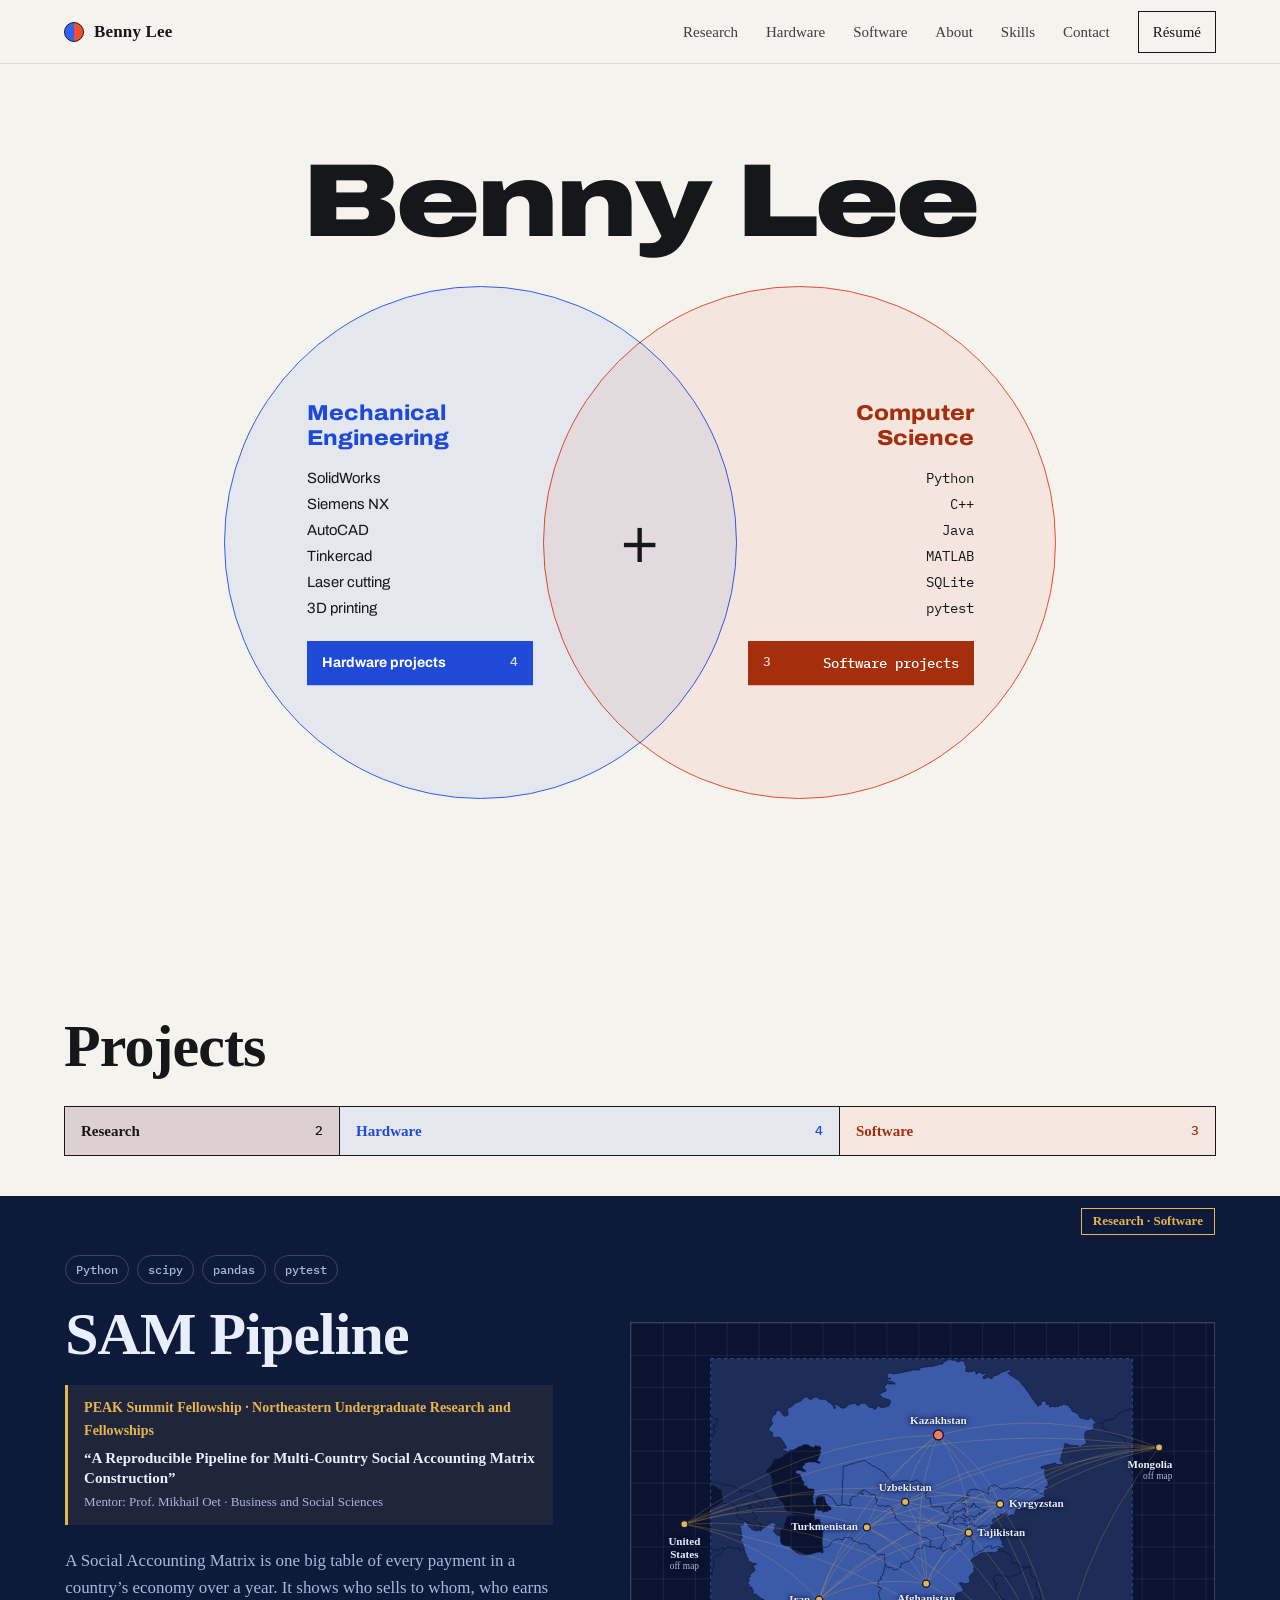
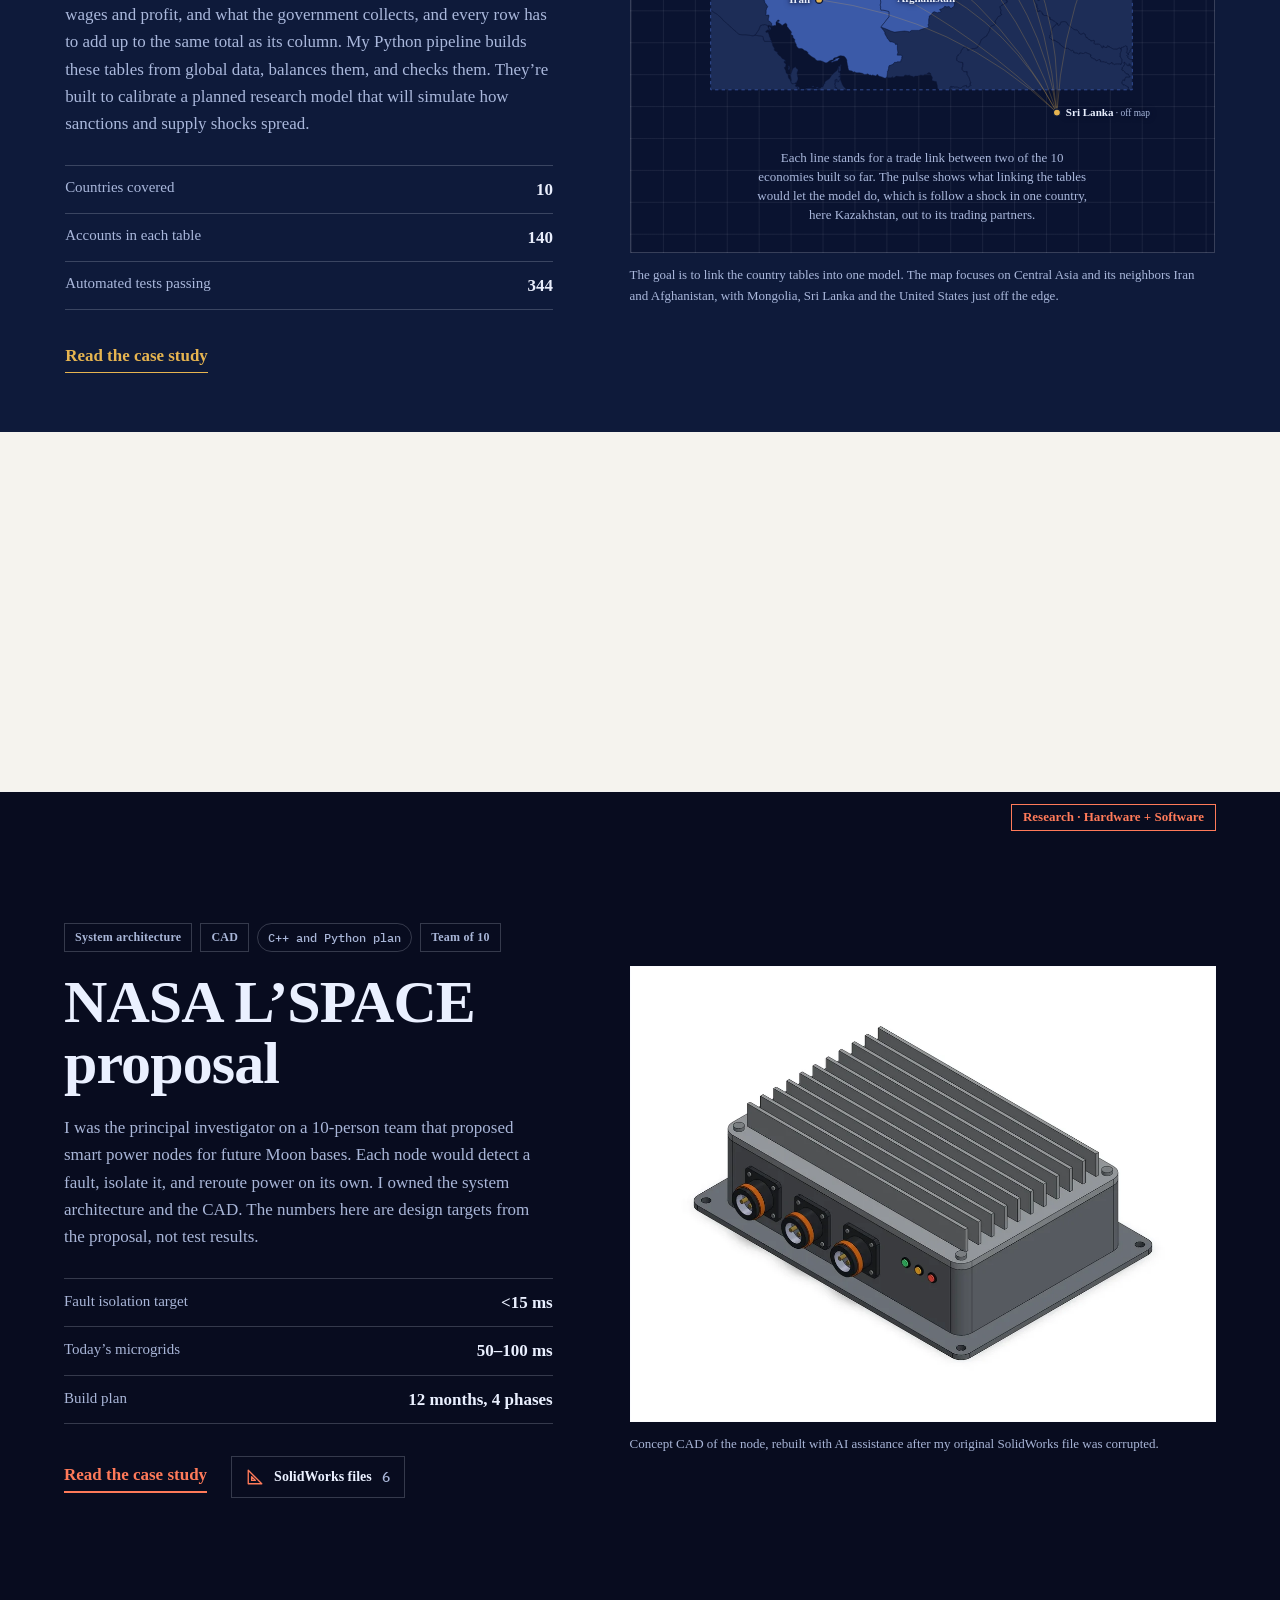
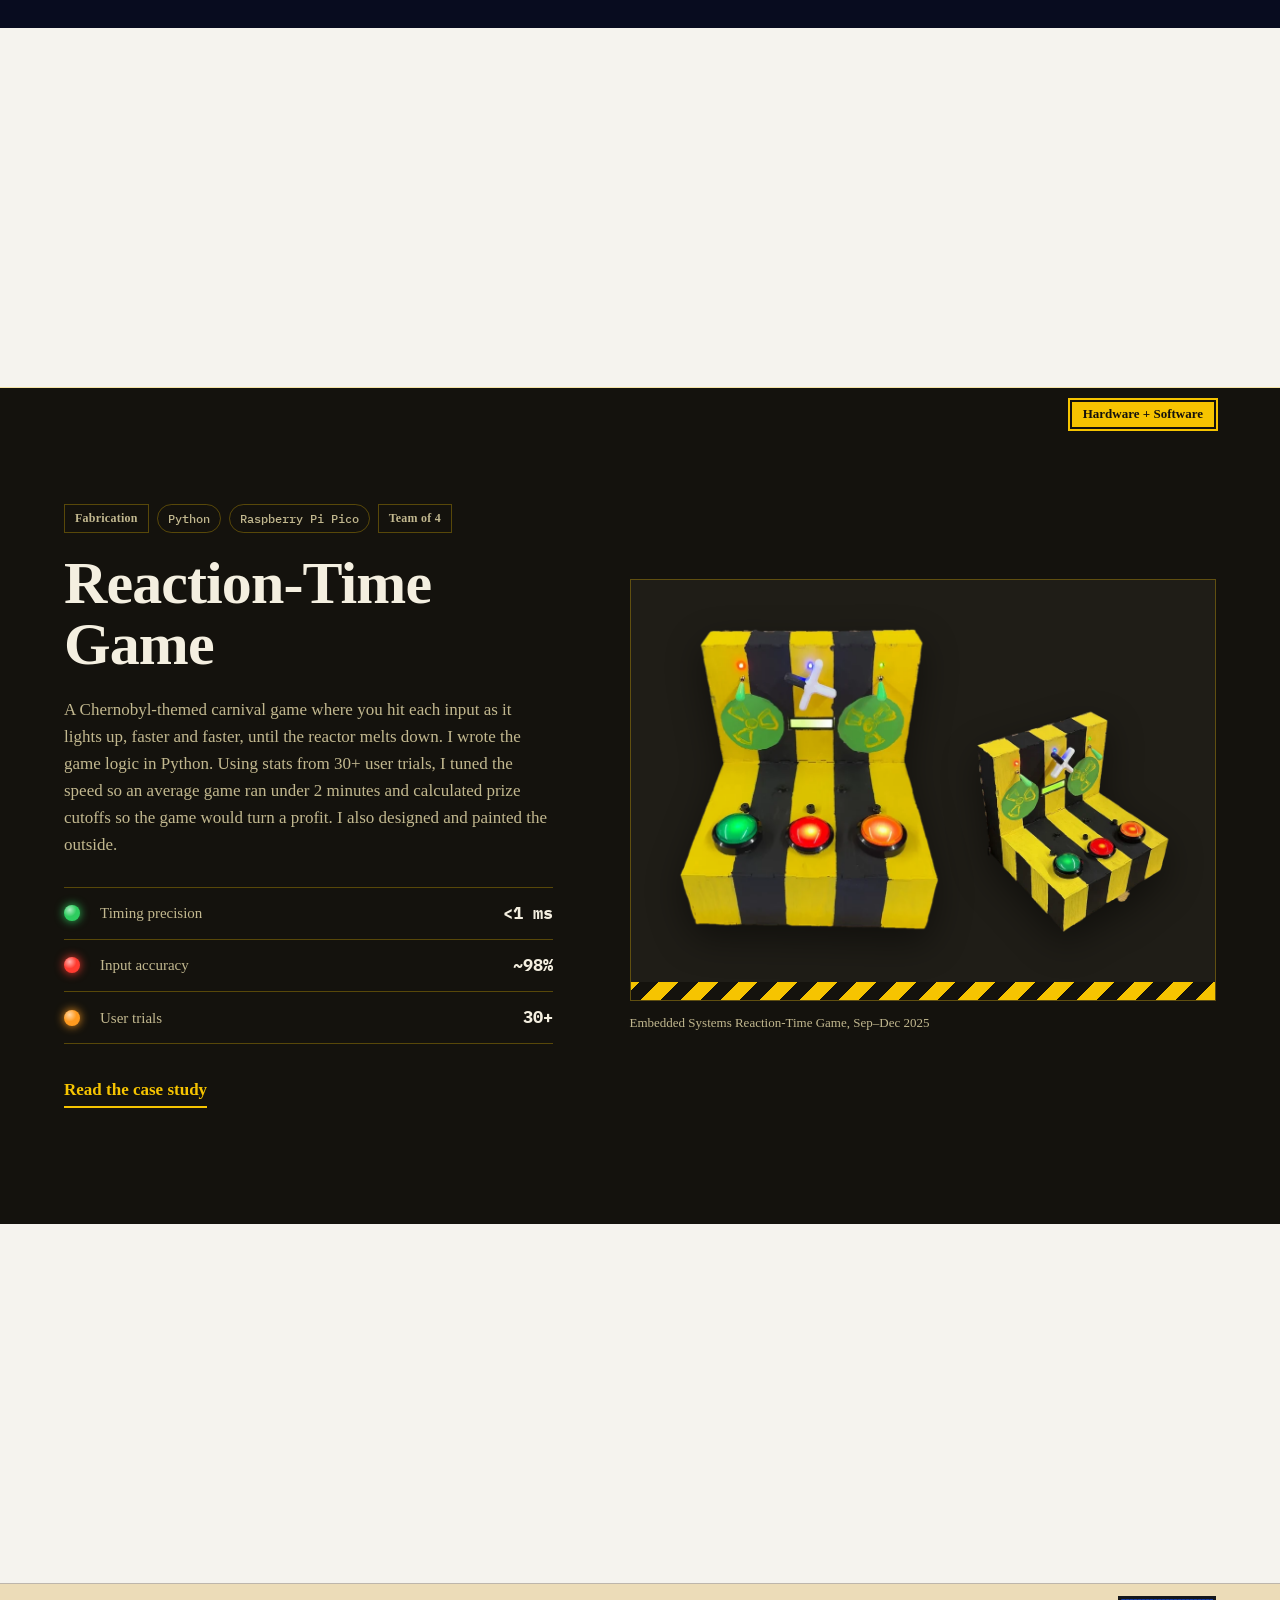
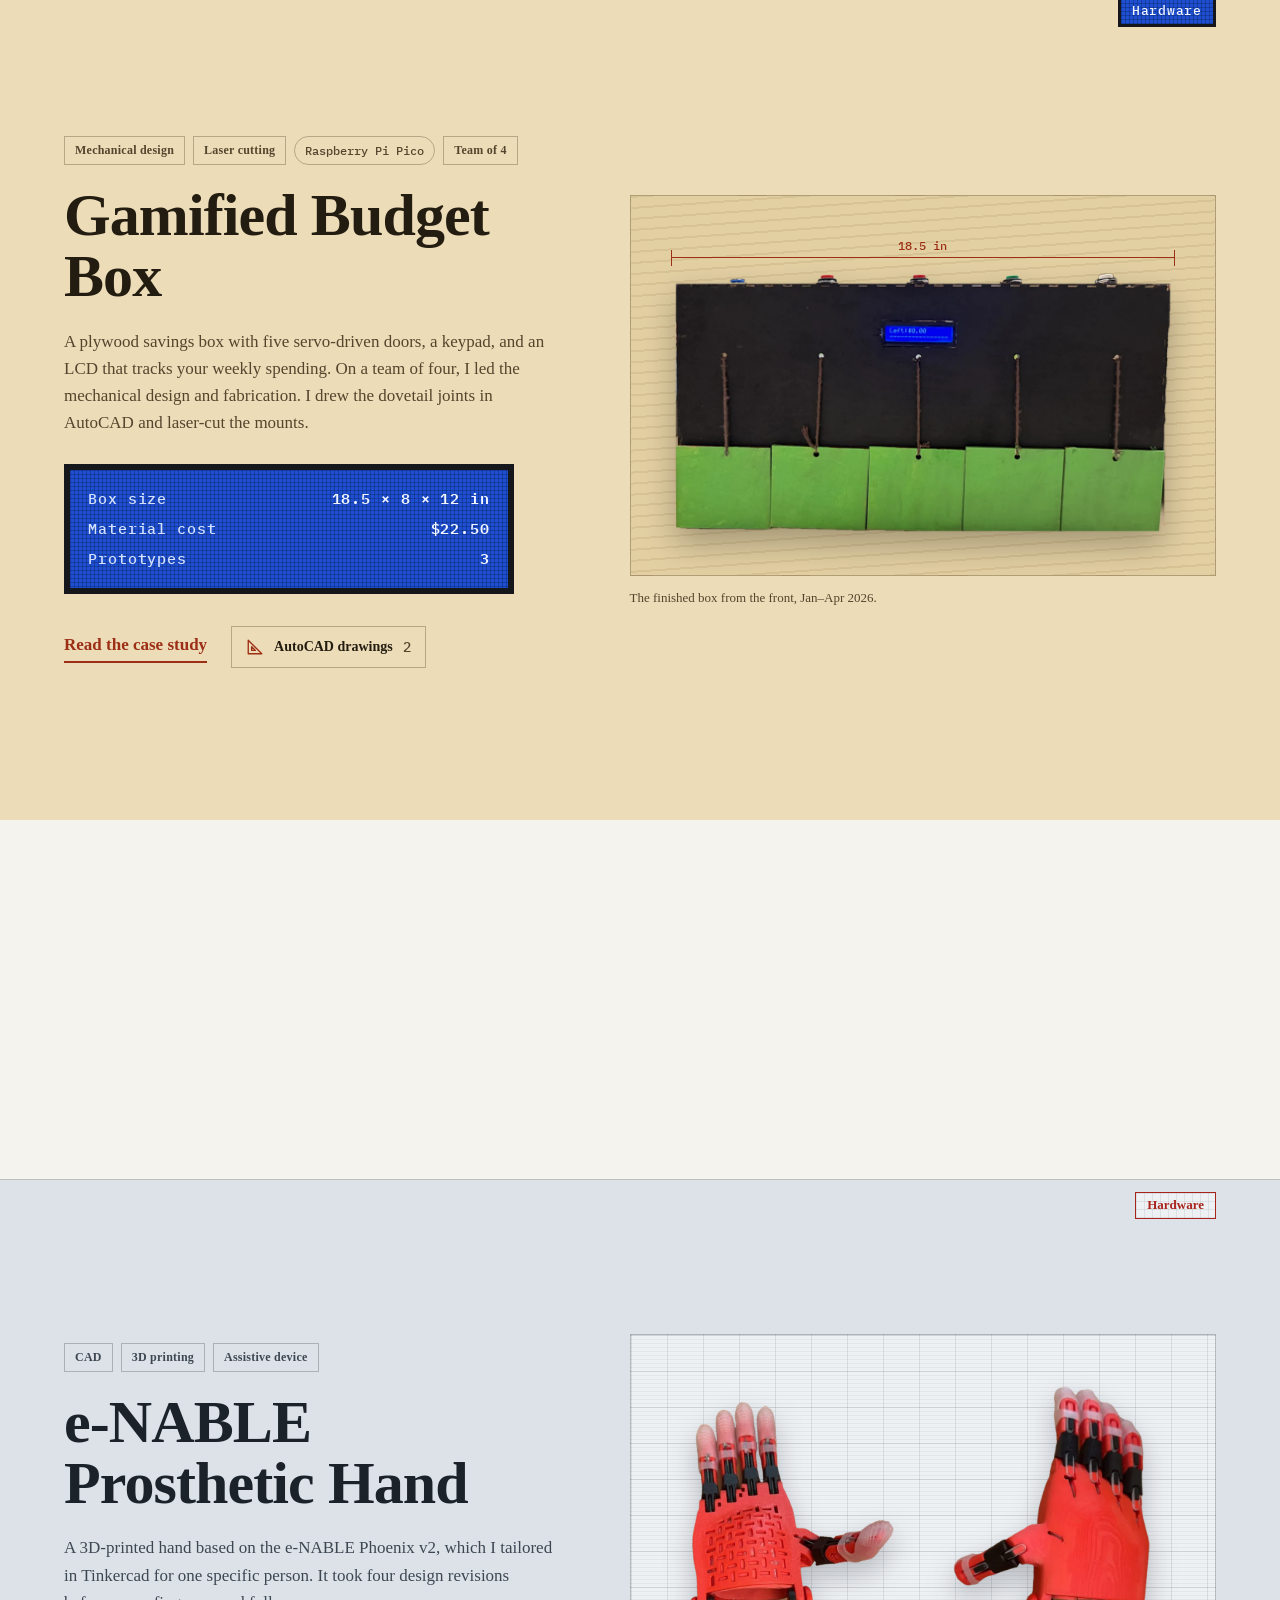
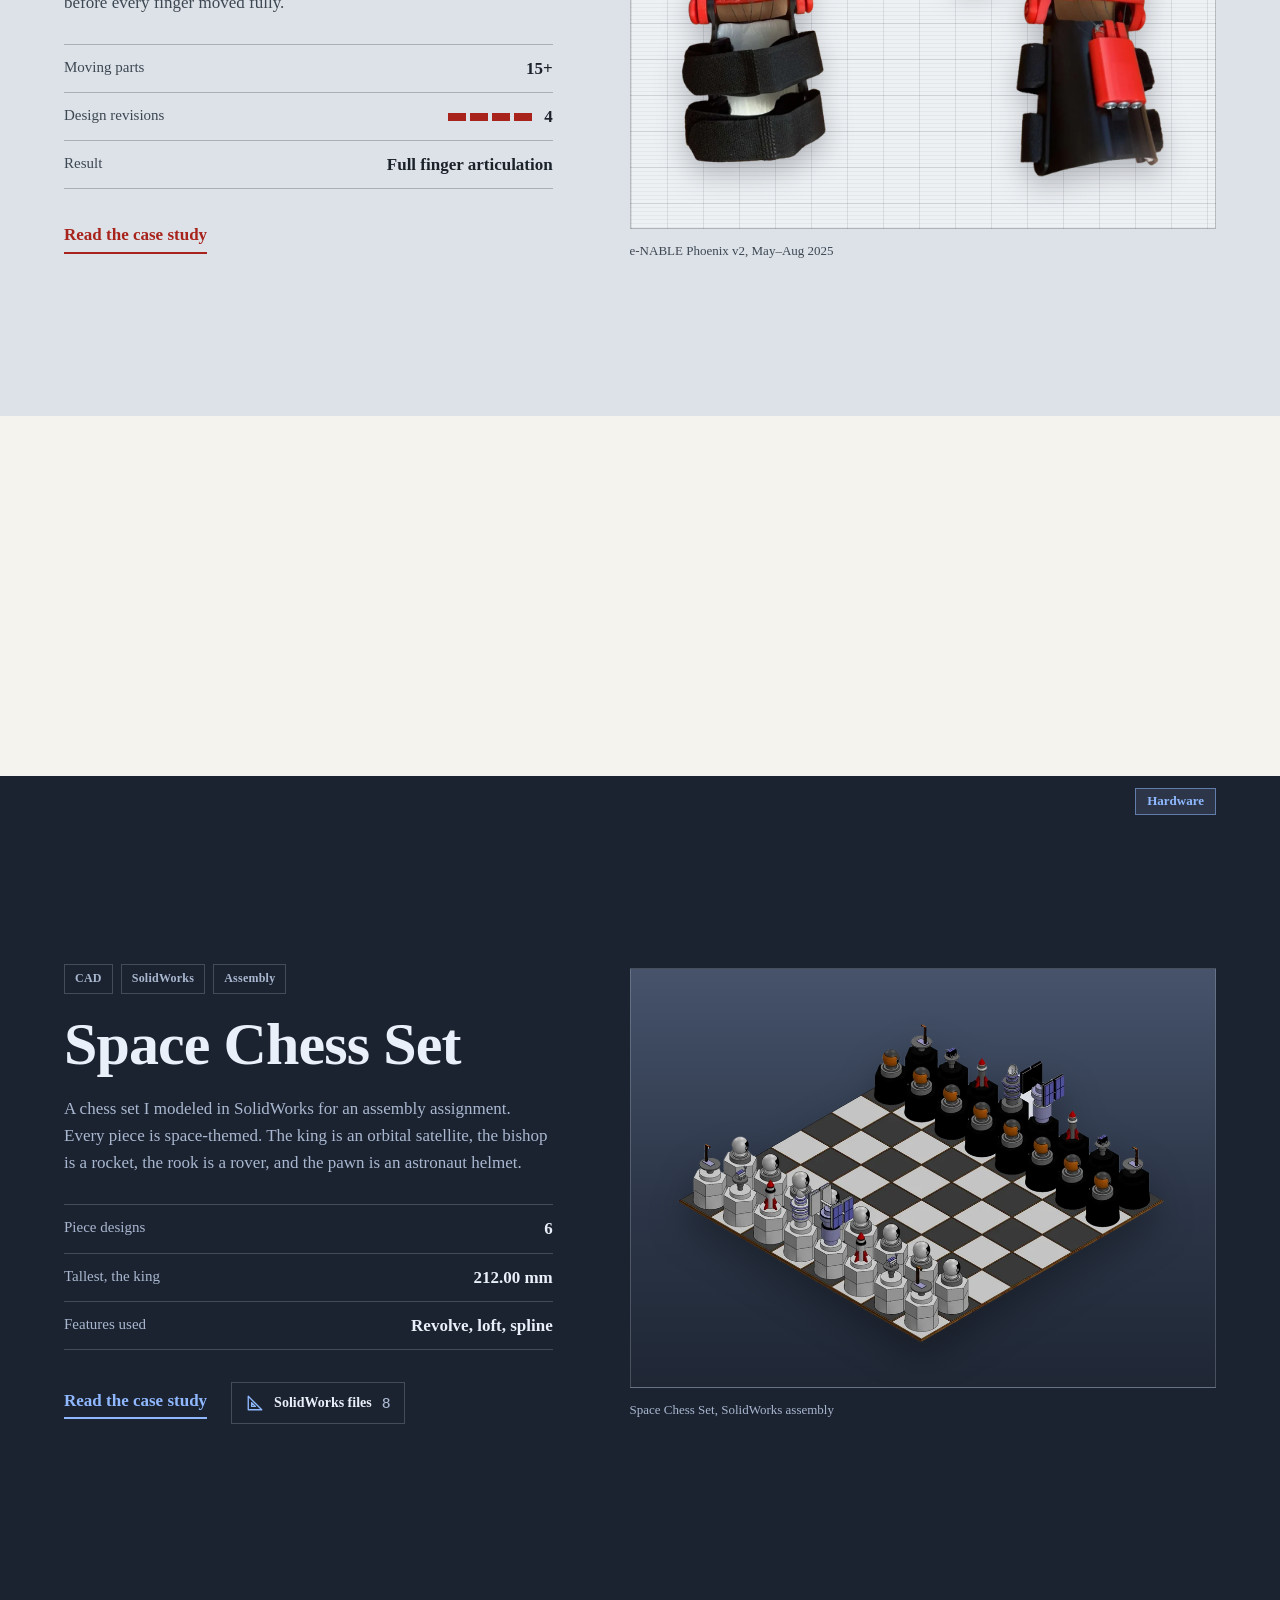
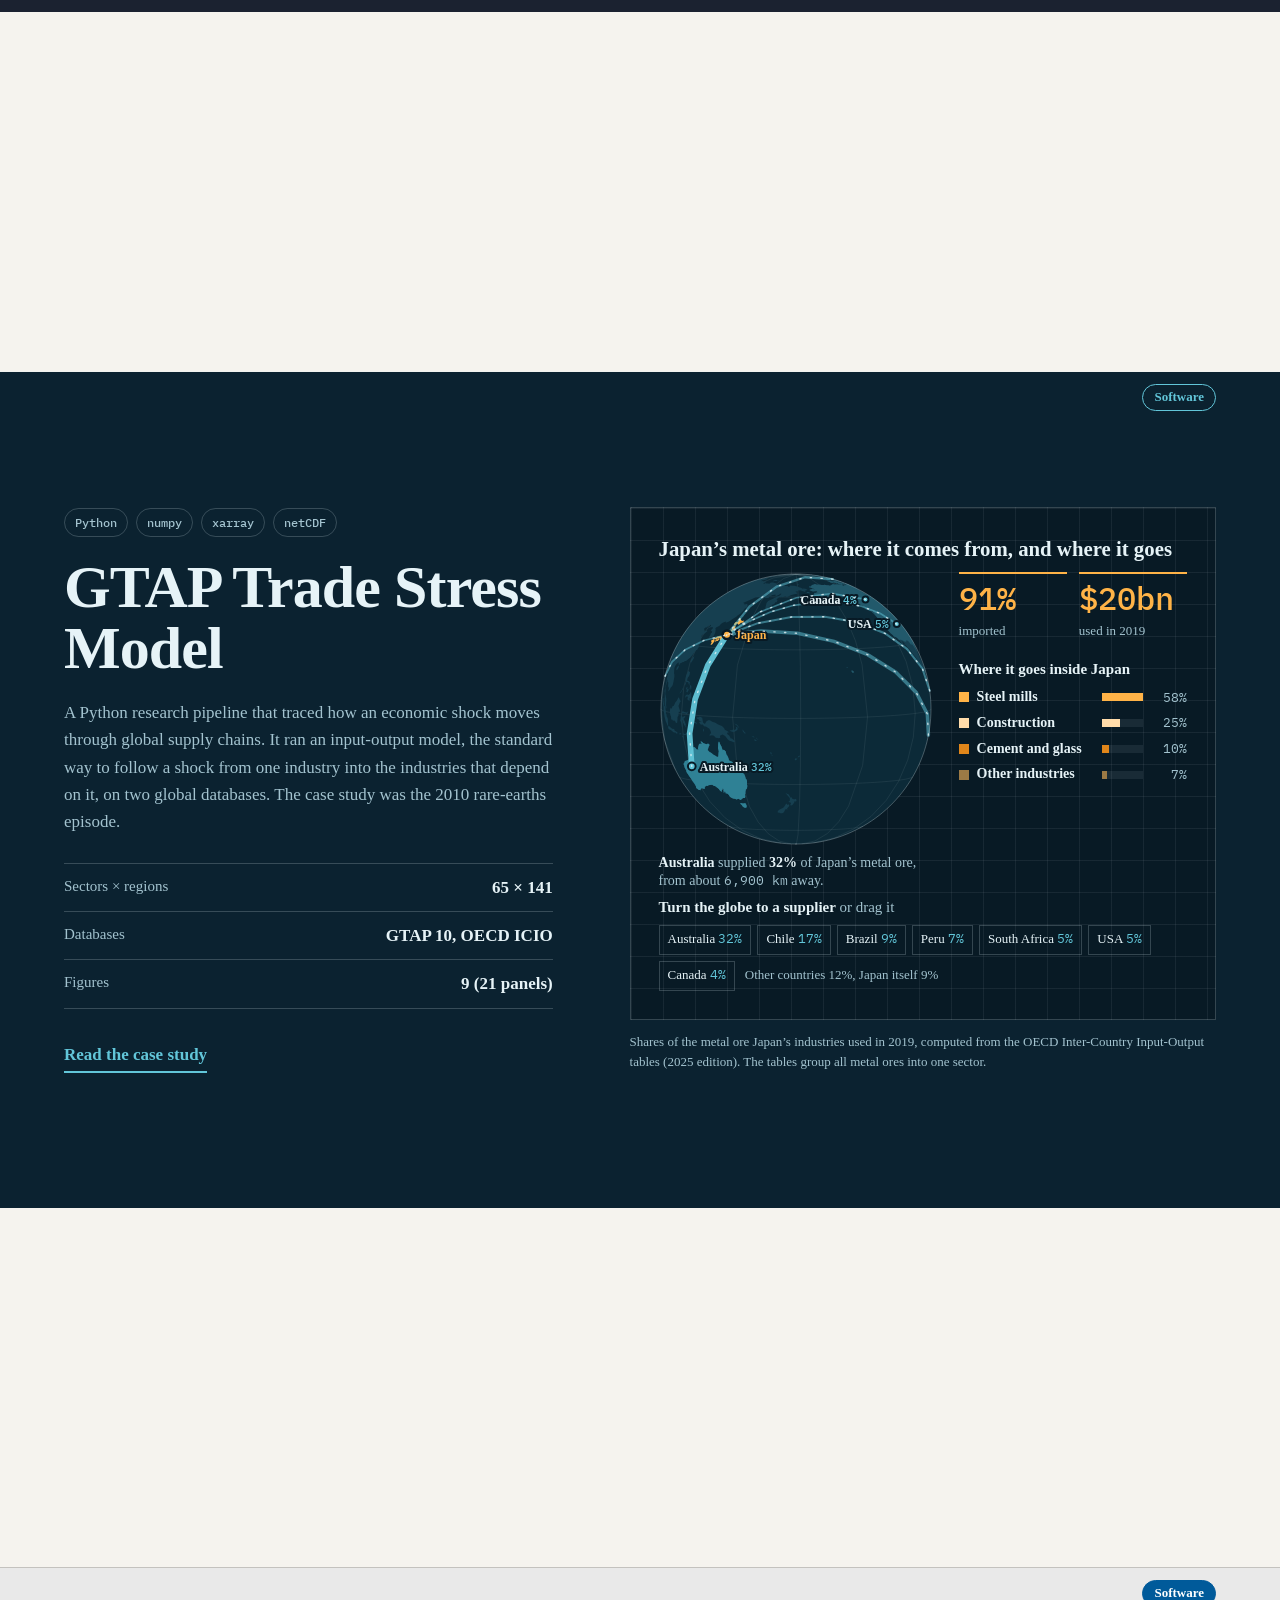
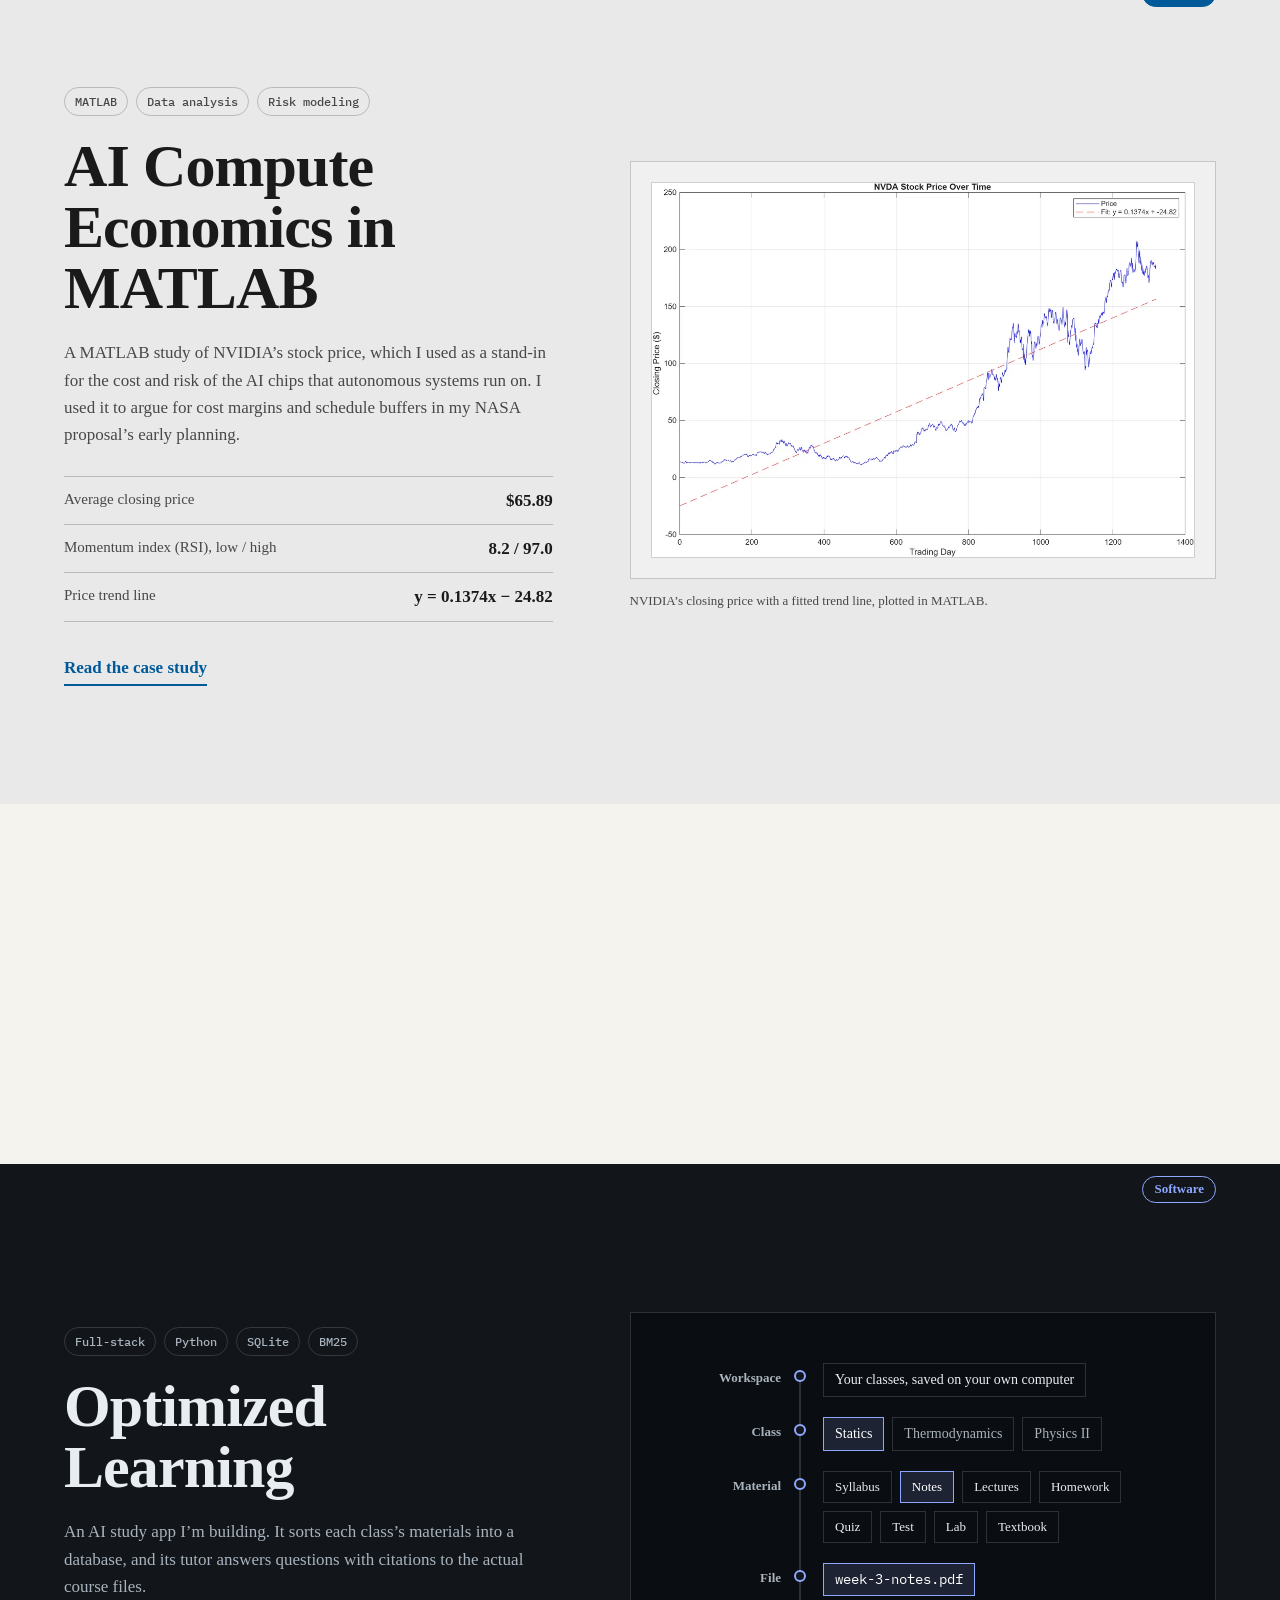
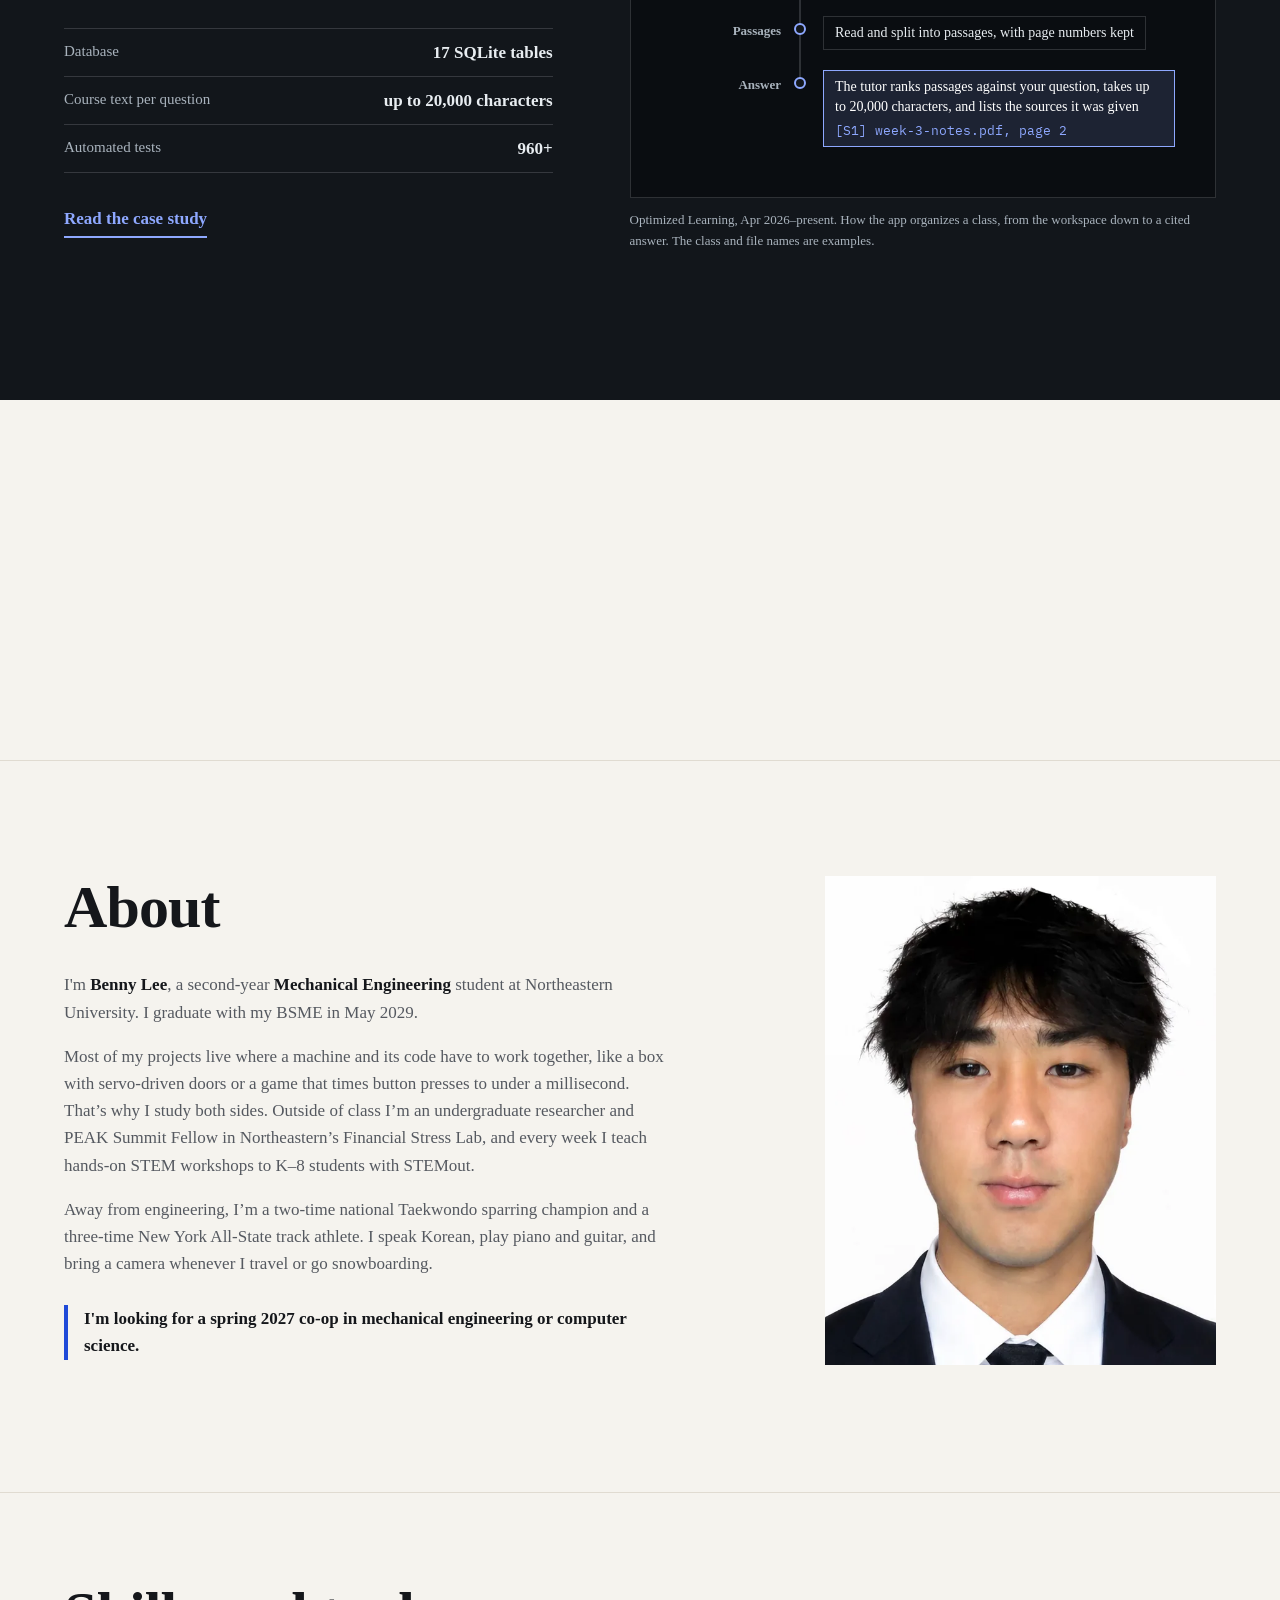
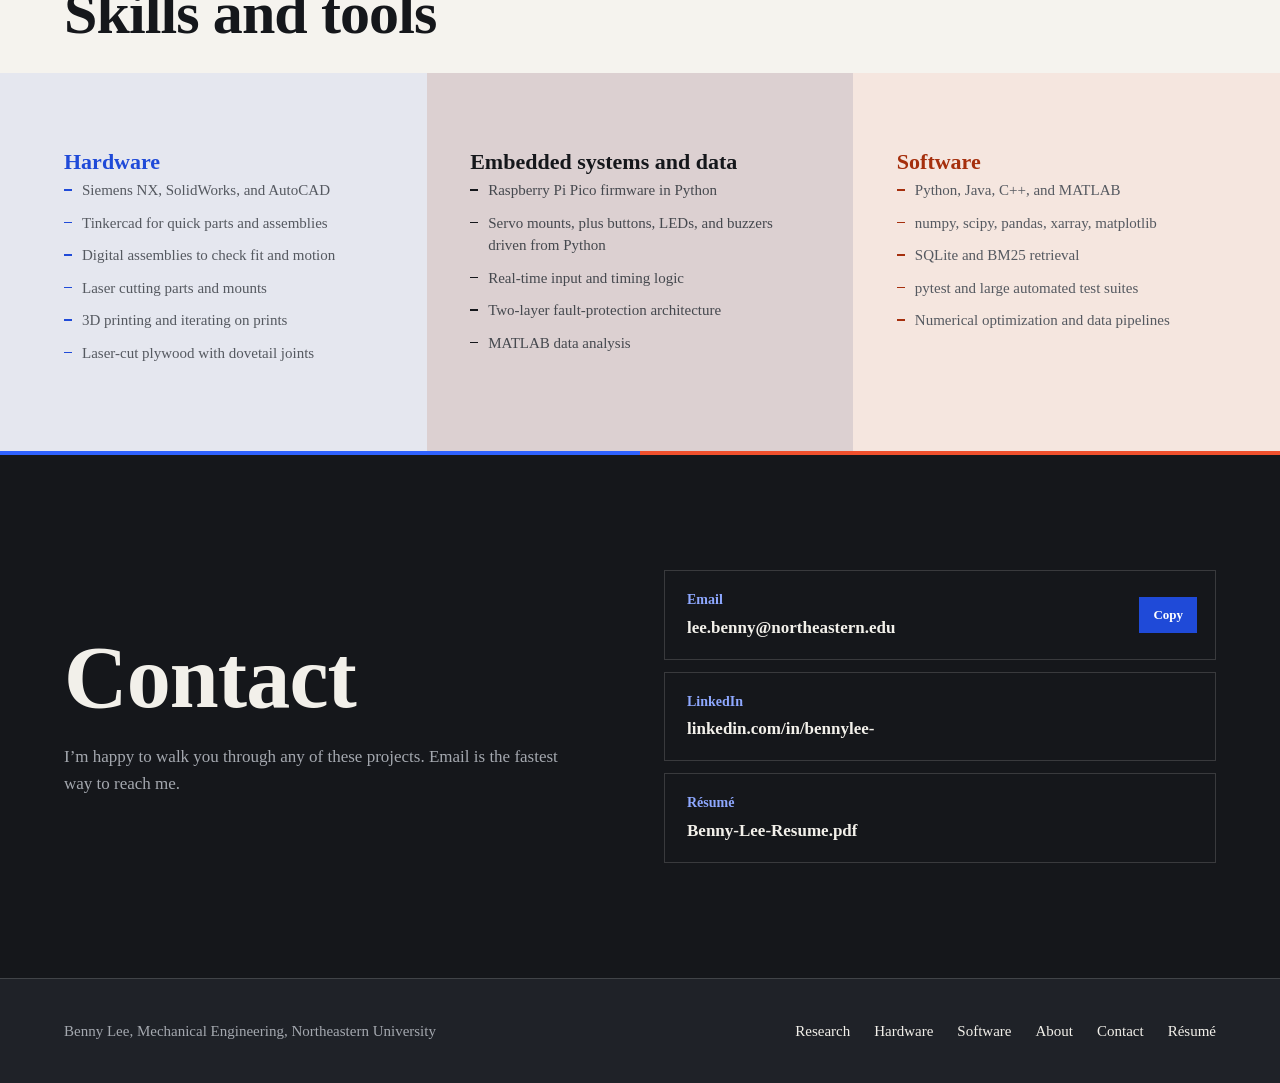
==== index.html @ 7487a28a "Publish portfolio site Co-Authored-By: Claude Opus 5.5 <noreply@anthropic.com>" ====
<!doctype html>
<html lang="en" data-panels="material">
<head>
  <meta charset="utf-8">
  <meta name="viewport" content="width=device-width, initial-scale=1">
  <title>Benny Lee | Mechanical engineering and software</title>
  <meta name="description" content="Benny Lee is a mechanical engineering student at Northeastern University who designs hardware and writes the code that runs it.">
  <meta name="theme-color" content="#f5f3ee">

  <meta property="og:type" content="website">
  <meta property="og:title" content="Benny Lee | Mechanical engineering and software">
  <meta property="og:description" content="Hardware and software projects by Benny Lee, Mechanical Engineering, Northeastern University.">
  <!-- TODO: add og:image (1200x630) and og:url once the site has a domain -->

  <link rel="icon" href="favicon.svg" type="image/svg+xml">
  <link rel="preconnect" href="https://fonts.googleapis.com">
  <link rel="preconnect" href="https://fonts.gstatic.com" crossorigin>
  <link rel="stylesheet" href="https://fonts.googleapis.com/css2?family=Archivo:wdth,wght@62..125,400..900&family=Tinos:wght@400;700&family=IBM+Plex+Mono:wght@400;500&display=swap">
  <link rel="stylesheet" href="css/style.css">
  <script src="js/main.js" defer></script>
  <!-- GTAP globe: d3-geo (ISC licence, js/vendor), country shapes, then the globe -->
  <script src="js/vendor/d3-array.min.js" defer></script>
  <script src="js/vendor/d3-geo.min.js" defer></script>
  <script src="js/globe-data.js" defer></script>
  <script src="js/globe.js" defer></script>
</head>
<body>
  <a class="skip-link" href="#main">Skip to content</a>

  <header class="nav" data-nav>
    <a class="nav-name" href="#top">Benny Lee</a>
    <button class="nav-toggle" type="button" aria-expanded="false" aria-controls="nav-links" data-nav-toggle>Menu</button>
    <nav class="nav-links" id="nav-links" aria-label="Main">
      <a href="#research">Research</a>
      <a href="#hardware">Hardware</a>
      <a href="#software">Software</a>
      <a href="#about">About</a>
      <a href="#skills">Skills</a>
      <a href="#contact">Contact</a>
      <a class="nav-resume" href="assets/Benny-Lee-Resume.pdf" target="_blank" rel="noopener">Résumé</a>
    </nav>
  </header>

  <main id="main">
    <!-- ===== Hero: a Venn diagram. Mechanical Engineering (blue) and Computer Science (coral)
         overlap at the +. Each circle lists that major's skills and links to its projects. -->
    <section class="hero" id="top" aria-labelledby="hero-name">
      <h1 id="hero-name">Benny Lee</h1>
      <p class="sr-only">Mechanical Engineering, Northeastern University</p>
      <div class="venn">
        <span class="c me" aria-hidden="true"></span>
        <span class="c cs" aria-hidden="true"></span>
        <div class="blk me">
          <h2>Mechanical <br>Engineering</h2>
          <ul aria-label="Mechanical engineering skills"><li>SolidWorks</li><li>Siemens NX</li><li>AutoCAD</li><li>Tinkercad</li><li>Laser cutting</li><li>3D printing</li></ul>
          <a class="btn me" href="#hardware"><b>Hardware<span class="long"> projects</span></b><span class="n">4</span></a>
        </div>
        <span class="plus" aria-hidden="true">+</span>
        <div class="blk cs">
          <h2>Computer <br>Science</h2>
          <ul aria-label="Computer science skills"><li>Python</li><li>C++</li><li>Java</li><li>MATLAB</li><li>SQLite</li><li>pytest</li></ul>
          <a class="btn cs" href="#software"><b>Software<span class="long"> projects</span></b><span class="n">3</span></a>
        </div>
      </div>
    </section>

    <!-- ===== Work ===== -->
    <section class="work" id="work" aria-labelledby="work-title">
      <div class="section-head">
        <h2 class="section-title" id="work-title">Projects</h2>
      </div>
      <nav class="spectrum" aria-label="Jump to a group of projects">
        <div class="spectrum-bar">
          <a class="sp-both" href="#research">Research <span>2</span></a>
          <a class="sp-hw" href="#hardware">Hardware <span>4</span></a>
          <a class="sp-sw" href="#software">Software <span>3</span></a>
        </div>
      </nav>

      <!--
        Each project is one <article class="panel t-... side-...">.
          t-<name>   its material colors (used when <html data-panels="material">)
          side-hw / side-both / side-sw   its surface when <html data-panels="muted">
        Reorder projects by moving whole <article> blocks (and the Research / Hardware / Software anchor spans with them). To add one, copy an article
        and projects/_template.html. Tags: <li> = hardware, <li class="sw"> = software.
      -->
      <div class="panels">

        <span class="anchor" id="research"></span>
        <!-- 1. SAM pipeline: the lead research project -->
        <article class="panel t-sam side-sw" aria-labelledby="p-sam">
          <div class="panel-inner">
            <p class="panel-kind kind-research">Research · Software</p>
            <div class="panel-info">
              <ul class="tags" aria-label="Project tags">
                <li class="sw">Python</li><li class="sw">scipy</li><li class="sw">pandas</li><li class="sw">pytest</li>
              </ul>
              <h3 class="panel-title" id="p-sam">SAM Pipeline</h3>
              <div class="fellow">
                <p class="fellow-head">PEAK Summit Fellowship &middot; Northeastern Undergraduate Research and Fellowships</p>
                <p class="fellow-title">&ldquo;A Reproducible Pipeline for Multi-Country Social Accounting Matrix Construction&rdquo;</p>
                <p class="fellow-meta">Mentor: Prof. Mikhail Oet &middot; Business and Social Sciences</p>
              </div>
              <p class="panel-desc">A Social Accounting Matrix is one big table of every payment in a country’s economy over a year. It shows who sells to whom, who earns wages and profit, and what the government collects, and every row has to add up to the same total as its column. My Python pipeline builds these tables from global data, balances them, and checks them. They’re built to calibrate a planned research model that will simulate how sanctions and supply shocks spread.</p>
              <dl class="specs" aria-label="Key numbers">
                <div><dt>Countries covered</dt><dd>10</dd></div>
                <div><dt>Accounts in each table</dt><dd>140</dd></div>
                <div><dt>Automated tests passing</dt><dd>344</dd></div>
              </dl>
              <a class="panel-link" href="projects/sam-pipeline.html">Read the case study</a>
            </div>
            <figure class="panel-media">
              <div class="stage stage-world">
                <div class="world" role="img" aria-label="Map of Central Asia and its neighbors Iran and Afghanistan: Kazakhstan, Uzbekistan, Kyrgyzstan, Tajikistan, Turkmenistan, Afghanistan and Iran. The other three economies built so far sit just outside the frame: the United States to the west, Mongolia to the east and Sri Lanka to the south. Lines connect every pair to show trade, and a pulse spreads from Kazakhstan along its lines to every partner, the way a shock would.">
                  <img loading="lazy" decoding="async" src="assets/sam/sam-world.svg" width="960" height="700" alt="">
                  <svg class="world-net" viewBox="0 0 960 700" aria-hidden="true">
                    <g class="links"><path d="M510.3 152.8Q586.6 197.7 622.7 278.6"/><path d="M510.3 152.8Q460.6 204.1 449.9 274.7"/><path d="M510.3 152.8Q566.3 232.9 565.5 330.6"/><path d="M510.3 152.8Q418.2 216.1 380 321"/><path d="M510.3 152.8Q455.9 284.6 488.1 423.6"/><path d="M510.3 152.8Q353.8 268 293.2 452.7"/><path d="M510.3 152.8Q253.2 160 48 315.2"/><path d="M510.3 152.8Q714.8 99.9 912 175.5"/><path d="M510.3 152.8Q699 370.9 726.1 658"/><path d="M622.7 278.6Q536.9 249 449.9 274.7"/><path d="M622.7 278.6Q585.8 295.4 565.5 330.6"/><path d="M622.7 278.6Q494.6 261 380 321"/><path d="M622.7 278.6Q532.2 329.6 488.1 423.6"/><path d="M622.7 278.6Q430.1 312.9 293.2 452.7"/><path d="M622.7 278.6Q329.5 204.9 48 315.2"/><path d="M622.7 278.6Q750.9 180.8 912 175.5"/><path d="M622.7 278.6Q735.1 451.8 726.1 658"/><path d="M449.9 274.7Q516.6 284.2 565.5 330.6"/><path d="M449.9 274.7Q407.5 286.7 380 321"/><path d="M449.9 274.7Q492.8 343 488.1 423.6"/><path d="M449.9 274.7Q343.1 338.6 293.2 452.7"/><path d="M449.9 274.7Q242.5 230.6 48 315.2"/><path d="M449.9 274.7Q665.1 151.2 912 175.5"/><path d="M449.9 274.7Q649.3 422.2 726.1 658"/><path d="M565.5 330.6Q474.3 296.1 380 321"/><path d="M565.5 330.6Q511.9 364.7 488.1 423.6"/><path d="M565.5 330.6Q409.8 348.1 293.2 452.7"/><path d="M565.5 330.6Q309.2 240.1 48 315.2"/><path d="M565.5 330.6Q713.9 197.6 912 175.5"/><path d="M565.5 330.6Q698.2 468.6 726.1 658"/><path d="M380 321Q450.5 355 488.1 423.6"/><path d="M380 321Q315.5 373 293.2 452.7"/><path d="M380 321Q214.9 265 48 315.2"/><path d="M380 321Q622.7 163.1 912 175.5"/><path d="M380 321Q607 434.1 726.1 658"/><path d="M488.1 423.6Q386 407 293.2 452.7"/><path d="M488.1 423.6Q285.4 299 48 315.2"/><path d="M488.1 423.6Q660.4 231.7 912 175.5"/><path d="M488.1 423.6Q644.6 502.7 726.1 658"/><path d="M293.2 452.7Q192.6 344.7 48 315.2"/><path d="M293.2 452.7Q558.2 215.1 912 175.5"/><path d="M293.2 452.7Q542.5 486.1 726.1 658"/><path d="M48 315.2Q457.6 107.1 912 175.5"/><path d="M48 315.2Q441.9 378.1 726.1 658"/><path d="M912 175.5Q741.8 387 726.1 658"/></g>
                    <g class="hits"><path class="hit" pathLength="1" style="--t:0.43s" d="M510.3 152.8Q586.6 197.7 622.7 278.6"/><path class="hit" pathLength="1" style="--t:0.37s" d="M510.3 152.8Q460.6 204.1 449.9 274.7"/><path class="hit" pathLength="1" style="--t:0.45s" d="M510.3 152.8Q566.3 232.9 565.5 330.6"/><path class="hit" pathLength="1" style="--t:0.50s" d="M510.3 152.8Q418.2 216.1 380 321"/><path class="hit" pathLength="1" style="--t:0.60s" d="M510.3 152.8Q455.9 284.6 488.1 423.6"/><path class="hit" pathLength="1" style="--t:0.76s" d="M510.3 152.8Q353.8 268 293.2 452.7"/><path class="hit" pathLength="1" style="--t:0.95s" d="M510.3 152.8Q253.2 160 48 315.2"/><path class="hit" pathLength="1" style="--t:0.81s" d="M510.3 152.8Q714.8 99.9 912 175.5"/><path class="hit" pathLength="1" style="--t:1.05s" d="M510.3 152.8Q699 370.9 726.1 658"/></g>
                    <circle class="burst" cx="510.3" cy="152.8" r="18"/>
                    <g class="rings"><circle class="ring" style="--t:1.53s" cx="622.7" cy="278.6" r="16"/><circle class="ring" style="--t:1.47s" cx="449.9" cy="274.7" r="16"/><circle class="ring" style="--t:1.55s" cx="565.5" cy="330.6" r="16"/><circle class="ring" style="--t:1.60s" cx="380" cy="321" r="16"/><circle class="ring" style="--t:1.70s" cx="488.1" cy="423.6" r="16"/><circle class="ring" style="--t:1.86s" cx="293.2" cy="452.7" r="16"/><circle class="ring" style="--t:2.05s" cx="48" cy="315.2" r="16"/><circle class="ring" style="--t:1.91s" cx="912" cy="175.5" r="16"/><circle class="ring" style="--t:2.15s" cx="726.1" cy="658" r="16"/></g>
                    <g class="nodes"><circle cx="510.3" cy="152.8" r="9" class="origin"/><circle cx="622.7" cy="278.6" r="6.5"/><circle cx="449.9" cy="274.7" r="6.5"/><circle cx="565.5" cy="330.6" r="6.5"/><circle cx="380" cy="321" r="6.5"/><circle cx="488.1" cy="423.6" r="6.5"/><circle cx="293.2" cy="452.7" r="6.5"/><circle cx="48" cy="315.2" r="6.5"/><circle cx="912" cy="175.5" r="6.5"/><circle cx="726.1" cy="658" r="6.5"/></g>
                  </svg>
                  <span class="wl wl-above" style="--x:53.16%;--y:21.83%">Kazakhstan</span><span class="wl wl-right" style="--x:64.86%;--y:39.80%">Kyrgyzstan</span><span class="wl wl-above" style="--x:46.86%;--y:39.24%">Uzbekistan</span><span class="wl wl-right" style="--x:58.91%;--y:47.23%">Tajikistan</span><span class="wl wl-left" style="--x:39.58%;--y:45.86%">Turkmenistan</span><span class="wl wl-below" style="--x:50.84%;--y:60.51%">Afghanistan</span><span class="wl wl-left" style="--x:30.54%;--y:64.67%">Iran</span><span class="wl wl-off-l" style="--x:5.00%;--y:45.03%">United States</span><span class="wl wl-off-r" style="--x:95.00%;--y:25.07%">Mongolia</span><span class="wl wl-off-b" style="--x:75.64%;--y:94.00%">Sri Lanka</span>
                </div>
                <p class="sam-key">Each line stands for a trade link between two of the 10 economies built so far. The pulse shows what linking the tables would let the model do, which is follow a shock in one country, here Kazakhstan, out to its trading partners.</p>
              </div>
              <figcaption>The goal is to link the country tables into one model. The map focuses on Central Asia and its neighbors Iran and Afghanistan, with Mongolia, Sri Lanka and the United States just off the edge.</figcaption>
            </figure>
          </div>
        </article>

        <!-- 2. NASA L'SPACE: research that needs both hardware and software -->
        <article class="panel t-nasa side-both" aria-labelledby="p-nasa">
          <div class="panel-inner">
            <p class="panel-kind kind-research">Research · Hardware + Software</p>
            <div class="panel-info">
              <ul class="tags" aria-label="Project tags">
                <li>System architecture</li><li>CAD</li><li class="sw">C++ and Python plan</li><li>Team of 10</li>
              </ul>
              <h3 class="panel-title" id="p-nasa">NASA L’SPACE proposal</h3>
              <p class="panel-desc">I was the principal investigator on a 10-person team that proposed smart power nodes for future Moon bases. Each node would detect a fault, isolate it, and reroute power on its own. I owned the system architecture and the CAD. The numbers here are design targets from the proposal, not test results.</p>
              <dl class="specs" aria-label="Key numbers">
                <div><dt>Fault isolation target</dt><dd>&lt;15 ms</dd></div>
                <div><dt>Today’s microgrids</dt><dd>50–100 ms</dd></div>
                <div><dt>Build plan</dt><dd>12 months, 4 phases</dd></div>
              </dl>
              <div class="panel-actions">
                <a class="panel-link" href="projects/nasa-lspace.html">Read the case study</a>
                <a class="cad-btn" href="projects/nasa-lspace.html#gallery" data-cad-open="cad-nasa">
                  <svg viewBox="0 0 24 24" fill="none" stroke="currentColor" stroke-width="1.8" stroke-linejoin="round" aria-hidden="true"><path d="M3 21V3l18 18z"/><path d="M7.5 16.5v-5l5 5z"/></svg>
                  SolidWorks files <span>6</span>
                </a>
              </div>
            </div>
            <figure class="panel-media">
              <div class="stage stage-cad">
                <img loading="lazy" decoding="async" src="assets/nasa-lspace/cad-closed-panel.webp" srcset="assets/nasa-lspace/cad-closed-panel.webp 1000w, assets/nasa-lspace/cad-closed.webp 1600w" sizes="(min-width: 861px) 38vw, 92vw" width="1600" height="1185" alt="SolidWorks concept model of the smart power node: a flanged aluminum box with a finned radiator lid, two orange-banded DC bus connectors and a priority-load connector on the front, and green, amber, and red status LEDs">
              </div>
              <figcaption>Concept CAD of the node, rebuilt with AI assistance after my original SolidWorks file was corrupted.</figcaption>
            </figure>
          </div>
        </article>


        <span class="anchor" id="hardware"></span>
        <!-- 3. Reaction game -->
        <article class="panel t-reaction side-hw" aria-labelledby="p-reaction">
          <div class="panel-inner">
            <p class="panel-kind kind-hw">Hardware + Software</p>
            <div class="panel-info">
              <ul class="tags" aria-label="Project tags">
                <li>Fabrication</li><li class="sw">Python</li><li class="sw">Raspberry Pi Pico</li><li>Team of 4</li>
              </ul>
              <h3 class="panel-title" id="p-reaction">Reaction-Time Game</h3>
              <p class="panel-desc">A Chernobyl-themed carnival game where you hit each input as it lights up, faster and faster, until the reactor melts down. I wrote the game logic in Python. Using stats from 30+ user trials, I tuned the speed so an average game ran under 2 minutes and calculated prize cutoffs so the game would turn a profit. I also designed and painted the outside.</p>
              <dl class="lamps" aria-label="Key numbers">
                <div><dt>Timing precision</dt><dd>&lt;1 ms</dd></div>
                <div><dt>Input accuracy</dt><dd>~98%</dd></div>
                <div><dt>User trials</dt><dd>30+</dd></div>
              </dl>
              <a class="panel-link" href="projects/reaction-game.html">Read the case study</a>
            </div>
            <figure class="panel-media">
              <div class="stage stage-reaction">
                <img loading="lazy" decoding="async" src="assets/reaction-game/front-panel.webp" srcset="assets/reaction-game/front-panel.webp 560w, assets/reaction-game/front.webp 828w" sizes="(min-width: 861px) 19vw, 46vw" width="828" height="954" alt="Front view of the reaction game: a yellow and black striped panel with green, red, and orange arcade buttons and two radiation-symbol discs">
                <img loading="lazy" decoding="async" src="assets/reaction-game/angle-panel.webp" srcset="assets/reaction-game/angle-panel.webp 440w, assets/reaction-game/angle.webp 964w" sizes="(min-width: 861px) 14vw, 40vw" width="964" height="1099" alt="Three-quarter view of the reaction game showing its hazard-striped side walls and deep control surface">
                <span class="hazard" aria-hidden="true"></span>
              </div>
              <figcaption>Embedded Systems Reaction-Time Game, Sep–Dec 2025</figcaption>
            </figure>
          </div>
        </article>

        <!-- 4. Budget Box -->
        <article class="panel t-budget side-hw" aria-labelledby="p-budget">
          <div class="panel-inner">
            <p class="panel-kind kind-hw">Hardware</p>
            <div class="panel-info">
              <ul class="tags" aria-label="Project tags">
                <li>Mechanical design</li><li>Laser cutting</li><li class="sw">Raspberry Pi Pico</li><li>Team of 4</li>
              </ul>
              <h3 class="panel-title" id="p-budget">Gamified Budget Box</h3>
              <p class="panel-desc">A plywood savings box with five servo-driven doors, a keypad, and an LCD that tracks your weekly spending. On a team of four, I led the mechanical design and fabrication. I drew the dovetail joints in AutoCAD and laser-cut the mounts.</p>
              <dl class="lcd" aria-label="Key numbers">
                <div><dt>Box size</dt><dd>18.5 × 8 × 12 in</dd></div>
                <div><dt>Material cost</dt><dd>$22.50</dd></div>
                <div><dt>Prototypes</dt><dd>3</dd></div>
              </dl>
              <div class="panel-actions">
                <a class="panel-link" href="projects/budget-box.html">Read the case study</a>
                <a class="cad-btn" href="projects/budget-box.html#gallery" data-cad-open="cad-budget">
                  <svg viewBox="0 0 24 24" fill="none" stroke="currentColor" stroke-width="1.8" stroke-linejoin="round" aria-hidden="true"><path d="M3 21V3l18 18z"/><path d="M7.5 16.5v-5l5 5z"/></svg>
                  AutoCAD drawings <span>2</span>
                </a>
              </div>
            </div>
            <figure class="panel-media">
              <div class="stage stage-budget">
                <div class="dimbox" data-w="18.5 in">
                  <img loading="lazy" decoding="async" src="assets/budget-box/front.webp" width="1020" height="544" alt="Front of the finished Gamified Budget Box: black-painted plywood with an LCD reading Left: $0.00, five buttons along the top, and five green doors on strings">
                </div>
              </div>
              <figcaption>The finished box from the front, Jan–Apr 2026.</figcaption>
            </figure>
          </div>
        </article>

        <!-- 5. e-NABLE hand -->
        <article class="panel t-hand side-hw" aria-labelledby="p-hand">
          <div class="panel-inner">
            <p class="panel-kind kind-hw">Hardware</p>
            <div class="panel-info">
              <ul class="tags" aria-label="Project tags">
                <li>CAD</li><li>3D printing</li><li>Assistive device</li>
              </ul>
              <h3 class="panel-title" id="p-hand">e-NABLE Prosthetic Hand</h3>
              <p class="panel-desc">A 3D-printed hand based on the e-NABLE Phoenix v2, which I tailored in Tinkercad for one specific person. It took four design revisions before every finger moved fully.</p>
              <dl class="specs">
                <div><dt>Moving parts</dt><dd>15+</dd></div>
                <div><dt>Design revisions</dt><dd class="has-revs"><span class="revs" aria-hidden="true"><i></i><i></i><i></i><i></i></span>4</dd></div>
                <div><dt>Result</dt><dd>Full finger articulation</dd></div>
              </dl>
              <a class="panel-link" href="projects/enable-hand.html">Read the case study</a>
            </div>
            <figure class="panel-media">
              <div class="stage stage-hand">
                <img loading="lazy" decoding="async" src="assets/enable-hand/palm-panel.webp" srcset="assets/enable-hand/palm-panel.webp 640w, assets/enable-hand/palm.webp 855w" sizes="(min-width: 861px) 22vw, 46vw" width="855" height="1400" alt="The red 3D-printed prosthetic hand seen from the back, with its padded gauntlet, black Velcro straps, and all four fingers extended">
                <img loading="lazy" decoding="async" src="assets/enable-hand/side-panel.webp" srcset="assets/enable-hand/side-panel.webp 600w, assets/enable-hand/side.webp 790w" sizes="(min-width: 861px) 22vw, 46vw" width="790" height="1400" alt="The same prosthetic hand seen from the side, showing the printed palm, the thumb, and the wrist strap">
              </div>
              <figcaption>e-NABLE Phoenix v2, May–Aug 2025</figcaption>
            </figure>
          </div>
        </article>

        <!-- 6. Space chess -->
        <article class="panel t-chess side-hw" aria-labelledby="p-chess">
          <div class="panel-inner">
            <p class="panel-kind kind-hw">Hardware</p>
            <div class="panel-info">
              <ul class="tags" aria-label="Project tags">
                <li>CAD</li><li>SolidWorks</li><li>Assembly</li>
              </ul>
              <h3 class="panel-title" id="p-chess">Space Chess Set</h3>
              <p class="panel-desc">A chess set I modeled in SolidWorks for an assembly assignment. Every piece is space-themed. The king is an orbital satellite, the bishop is a rocket, the rook is a rover, and the pawn is an astronaut helmet.</p>
              <dl class="specs" aria-label="Key numbers">
                <div><dt>Piece designs</dt><dd>6</dd></div>
                <div><dt>Tallest, the king</dt><dd>212.00 mm</dd></div>
                <div><dt>Features used</dt><dd>Revolve, loft, spline</dd></div>
              </dl>
              <div class="panel-actions">
                <a class="panel-link" href="projects/space-chess.html">Read the case study</a>
                <a class="cad-btn" href="projects/space-chess.html#gallery" data-cad-open="cad-chess">
                  <svg viewBox="0 0 24 24" fill="none" stroke="currentColor" stroke-width="1.8" stroke-linejoin="round" aria-hidden="true"><path d="M3 21V3l18 18z"/><path d="M7.5 16.5v-5l5 5z"/></svg>
                  SolidWorks files <span>8</span>
                </a>
              </div>
            </div>
            <figure class="panel-media">
              <div class="stage stage-chess">
                <img loading="lazy" decoding="async" src="assets/space-chess/board-panel.webp" srcset="assets/space-chess/board-panel.webp 1000w, assets/space-chess/board.webp 1400w" sizes="(min-width: 861px) 38vw, 92vw" width="1400" height="938" alt="SolidWorks render of the chessboard set up for play: a white set and a black set, each with astronaut-helmet pawns, rovers, rockets, launch pads, a satellite-dish queen and an orbital-satellite king">
              </div>
              <figcaption>Space Chess Set, SolidWorks assembly</figcaption>
            </figure>
          </div>
        </article>


        <span class="anchor" id="software"></span>
        <!-- 7. GTAP trade stress -->
        <article class="panel t-gtap side-sw" aria-labelledby="p-gtap">
          <div class="panel-inner">
            <p class="panel-kind kind-sw">Software</p>
            <div class="panel-info">
              <ul class="tags" aria-label="Project tags">
                <li class="sw">Python</li><li class="sw">numpy</li><li class="sw">xarray</li><li class="sw">netCDF</li>
              </ul>
              <h3 class="panel-title" id="p-gtap">GTAP Trade Stress Model</h3>
              <p class="panel-desc">A Python research pipeline that traced how an economic shock moves through global supply chains. It ran an input-output model, the standard way to follow a shock from one industry into the industries that depend on it, on two global databases. The case study was the 2010 rare-earths episode.</p>
              <dl class="specs" aria-label="Key numbers">
                <div><dt>Sectors × regions</dt><dd>65 × 141</dd></div>
                <div><dt>Databases</dt><dd>GTAP 10, OECD ICIO</dd></div>
                <div><dt>Figures</dt><dd>9 (21 panels)</dd></div>
              </dl>
              <a class="panel-link" href="projects/gtap-trade-stress.html">Read the case study</a>
            </div>
            <figure class="panel-media">
              <div class="stage stage-globe">
                <div class="globe" data-globe data-label="Japan's metal ore in 2019. It came from Australia 32%, Chile 17%, Brazil 9%, Peru 7%, South Africa 5%, the USA 5% and Canada 4%, with 12% from other countries and 9% from Japan itself. Inside Japan it went to steel mills 58%, construction 25%, cement and glass 10%, and other industries 7%.">
                  <p class="hits-title">Japan&rsquo;s metal ore: where it comes from, and where it goes</p>
                  <div class="globe-grid">
                    <div class="globe-left">
                      <div class="globe-stage">
                      <div class="globe-flat" role="img" aria-label="Japan's metal ore in 2019. It came from Australia 32%, Chile 17%, Brazil 9%, Peru 7%, South Africa 5%, the USA 5% and Canada 4%, with 12% from other countries and 9% from Japan itself. Inside Japan it went to steel mills 58%, construction 25%, cement and glass 10%, and other industries 7%.">
                      <div class="globe-map">
                      <img loading="lazy" decoding="async" src="assets/gtap-trade-stress/ore-azimuthal.svg" width="600" height="600" alt="">
                      <svg class="globe-net" viewBox="0 0 600 600" aria-hidden="true"><g class="globe-in"><path d="M266.4 401.4L300 300" style="stroke-width:16.4"/><path d="M556.2 229.8L300 300" style="stroke-width:9.7"/><path d="M349 36.2L300 300" style="stroke-width:6.0"/><path d="M503.4 169.4L300 300" style="stroke-width:5.2"/><path d="M91.4 345.1L300 300" style="stroke-width:4.2"/><path d="M400 195L300 300" style="stroke-width:4.2"/><path d="M368.3 203.1L300 300" style="stroke-width:3.8"/></g><g class="globe-dots"><circle cx="266.4" cy="401.4" r="5"/><circle cx="556.2" cy="229.8" r="5"/><circle cx="349" cy="36.2" r="5"/><circle cx="503.4" cy="169.4" r="5"/><circle cx="91.4" cy="345.1" r="5"/><circle cx="400" cy="195" r="5"/><circle cx="368.3" cy="203.1" r="5"/></g><circle cx="300" cy="300" r="44" fill="#081a25"/><path fill="#ffb347" d="M300.0 258.0A42 42 0 1 1 279.8 336.8L288.4 321.0A24 24 0 1 0 300.0 276.0Z"/><path fill="#ffdcaa" d="M279.8 336.8A42 42 0 0 1 263.2 279.8L279.0 288.4A24 24 0 0 0 288.4 321.0Z"/><path fill="#e0861a" d="M263.2 279.8A42 42 0 0 1 282.1 262.0L289.8 278.3A24 24 0 0 0 279.0 288.4Z"/><path fill="#9c7a45" d="M282.1 262.0A42 42 0 0 1 300.0 258.0L300.0 276.0A24 24 0 0 0 289.8 278.3Z"/></svg>
                      <span class="globe-ring" style="--x:40.83%;--y:40.83%">5,000 km</span><span class="globe-ring" style="--x:31.68%;--y:31.68%">10,000 km</span><span class="globe-ring" style="--x:22.51%;--y:22.51%">15,000 km</span><span class="wl wl-below" style="--x:44.40%;--y:66.90%">Australia <i>32%</i></span><span class="wl wl-left" style="--x:92.70%;--y:38.30%">Chile <i>17%</i></span><span class="wl wl-below" style="--x:58.17%;--y:6.03%">Brazil <i>9%</i></span><span class="wl wl-right" style="--x:83.90%;--y:28.23%">Peru <i>7%</i></span><span class="wl wl-below" style="--x:15.23%;--y:57.52%">South Africa <i>5%</i></span><span class="wl wl-right" style="--x:66.67%;--y:32.50%">USA <i>5%</i></span><span class="wl wl-above" style="--x:61.38%;--y:33.85%">Canada <i>4%</i></span>
                      </div>
                      </div>
                      </div>
                      <p class="globe-info" aria-live="polite"></p>
                    </div>
                    <div class="globe-side">
                      <div class="globe-stats"><p><b>91%</b><span>imported</span></p><p><b>$20bn</b><span>used in 2019</span></p></div>
                      <div class="globe-uses"><p class="globe-h">Where it goes inside Japan</p><ul><li><i style="background:#ffb347"></i><b>Steel mills</b><span class="globe-bar"><span style="width:100.0%;background:#ffb347"></span></span><em>58%</em></li><li><i style="background:#ffdcaa"></i><b>Construction</b><span class="globe-bar"><span style="width:43.1%;background:#ffdcaa"></span></span><em>25%</em></li><li><i style="background:#e0861a"></i><b>Cement and glass</b><span class="globe-bar"><span style="width:17.2%;background:#e0861a"></span></span><em>10%</em></li><li><i style="background:#9c7a45"></i><b>Other industries</b><span class="globe-bar"><span style="width:12.1%;background:#9c7a45"></span></span><em>7%</em></li></ul></div>
                    </div>
                  </div>
                  <div class="globe-chips" hidden><p class="globe-h">Turn the globe to a supplier <span>or drag it</span></p><div><button type="button" aria-pressed="false">Australia <i>32%</i></button><button type="button" aria-pressed="false">Chile <i>17%</i></button><button type="button" aria-pressed="false">Brazil <i>9%</i></button><button type="button" aria-pressed="false">Peru <i>7%</i></button><button type="button" aria-pressed="false">South Africa <i>5%</i></button><button type="button" aria-pressed="false">USA <i>5%</i></button><button type="button" aria-pressed="false">Canada <i>4%</i></button><span class="globe-rest">Other countries 12%, Japan itself 9%</span></div></div>
                </div>
              </div>
              <figcaption>Shares of the metal ore Japan&rsquo;s industries used in 2019, computed from the OECD Inter-Country Input-Output tables (2025 edition). The tables group all metal ores into one sector.</figcaption>
            </figure>
          </div>
        </article>

        <!-- 8. MATLAB -->
        <article class="panel t-matlab side-sw" aria-labelledby="p-matlab">
          <div class="panel-inner">
            <p class="panel-kind kind-sw">Software</p>
            <div class="panel-info">
              <ul class="tags" aria-label="Project tags">
                <li class="sw">MATLAB</li><li class="sw">Data analysis</li><li class="sw">Risk modeling</li>
              </ul>
              <h3 class="panel-title" id="p-matlab">AI Compute Economics in MATLAB</h3>
              <p class="panel-desc">A MATLAB study of NVIDIA’s stock price, which I used as a stand-in for the cost and risk of the AI chips that autonomous systems run on. I used it to argue for cost margins and schedule buffers in my NASA proposal’s early planning.</p>
              <dl class="specs" aria-label="Key numbers">
                <div><dt>Average closing price</dt><dd>$65.89</dd></div>
                <div><dt>Momentum index (RSI), low / high</dt><dd>8.2 / 97.0</dd></div>
                <div><dt>Price trend line</dt><dd>y = 0.1374x − 24.82</dd></div>
              </dl>
              <a class="panel-link" href="projects/matlab-economics.html">Read the case study</a>
            </div>
            <figure class="panel-media">
              <div class="stage stage-fig">
                <div class="fig-body">
                  <img decoding="async" src="assets/matlab-economics/nvda-trend-panel.webp" srcset="assets/matlab-economics/nvda-trend-panel.webp 1060w, assets/matlab-economics/nvda-trend.webp 1400w" sizes="(min-width: 861px) 38vw, 92vw" width="1400" height="965" loading="lazy" alt="MATLAB line chart of NVIDIA closing price by trading day, rising from about $10 to over $200, with a dashed linear trend line">
                </div>
              </div>
              <figcaption>NVIDIA’s closing price with a fitted trend line, plotted in MATLAB.</figcaption>
            </figure>
          </div>
        </article>

        <!-- 9. Optimized Learning -->
        <article class="panel t-learning side-sw" aria-labelledby="p-study">
          <div class="panel-inner">
            <p class="panel-kind kind-sw">Software</p>
            <div class="panel-info">
              <ul class="tags" aria-label="Project tags">
                <li class="sw">Full-stack</li><li class="sw">Python</li><li class="sw">SQLite</li><li class="sw">BM25</li>
              </ul>
              <h3 class="panel-title" id="p-study">Optimized Learning</h3>
              <p class="panel-desc">An AI study app I’m building. It sorts each class’s materials into a database, and its tutor answers questions with citations to the actual course files.</p>
              <dl class="specs" aria-label="Key numbers">
                <div><dt>Database</dt><dd>17 SQLite tables</dd></div>
                <div><dt>Course text per question</dt><dd>up to 20,000 characters</dd></div>
                <div><dt>Automated tests</dt><dd>960+</dd></div>
              </dl>
              <a class="panel-link" href="projects/optimized-learning.html">Read the case study</a>
            </div>
            <figure class="panel-media">
              <div class="stage stage-tree">
                <div class="otree" role="img" aria-label="How the app organizes a class. Your workspace holds your classes, such as Statics, Thermodynamics and Physics II. Each class sorts its material into up to eight types: syllabus, notes, lectures, homework, quizzes, tests, lab and textbook. Each file is read and split into passages, with page numbers kept. A filed syllabus also becomes a digest and a list of dates you can correct. When you ask a question, the tutor ranks the passages against it, takes up to 20,000 characters, and lists the sources it was given, for example S1, week-3-notes.pdf, page 2.">
                  <div class="ot-row"><span class="ot-tag">Workspace</span><div class="ot-body"><span class="ot-node">Your classes, saved on your own computer</span></div></div>
                  <div class="ot-row"><span class="ot-tag">Class</span><div class="ot-body"><span class="ot-node is-on">Statics</span><span class="ot-node is-dim">Thermodynamics</span><span class="ot-node is-dim">Physics II</span></div></div>
                  <div class="ot-row"><span class="ot-tag">Material</span><div class="ot-body ot-chips"><span>Syllabus</span><span class="is-on">Notes</span><span>Lectures</span><span>Homework</span><span>Quiz</span><span>Test</span><span>Lab</span><span>Textbook</span></div></div>
                  <div class="ot-row"><span class="ot-tag">File</span><div class="ot-body"><span class="ot-node is-on ot-file">week-3-notes.pdf</span></div></div>
                  <div class="ot-row"><span class="ot-tag">Passages</span><div class="ot-body"><span class="ot-node">Read and split into passages, with page numbers kept</span></div></div>
                  <div class="ot-row"><span class="ot-tag">Answer</span><div class="ot-body"><span class="ot-node is-on">The tutor ranks passages against your question, takes up to 20,000 characters, and lists the sources it was given <span class="ot-cite">[S1] week-3-notes.pdf, page 2</span></span></div></div>
                </div>
              </div>
              <figcaption>Optimized Learning, Apr 2026–present. How the app organizes a class, from the workspace down to a cited answer. The class and file names are examples.</figcaption>
            </figure>
          </div>
        </article>

      </div>
    </section>

    <!-- ===== CAD viewers (opened by the CAD buttons; without JS the buttons link to each gallery) ===== -->
    <dialog class="cad" id="cad-budget" aria-labelledby="cad-budget-title">
      <div class="cad-head">
        <div><h2 id="cad-budget-title">Gamified Budget Box: AutoCAD drawings</h2><p>Laser-cut panel layouts</p></div>
        <button class="cad-x" type="button" data-cad-close>Close</button>
      </div>
      <div class="cad-stage">
        <figure class="cad-slide is-active"><img src="assets/budget-box/cad-panels.webp" width="1400" height="804" loading="lazy" alt="AutoCAD layout of the laser-cut panels with interlocking edges, labeled left, right, top, back, and bottom"><figcaption>Panel layout for the laser cutter: left, right, top, back, and bottom</figcaption></figure>
        <figure class="cad-slide"><img src="assets/budget-box/cad-dimensions.webp" width="1400" height="1011" loading="lazy" alt="AutoCAD drawing of the panel layout with overall dimensions"><figcaption>Panel layout with overall dimensions</figcaption></figure>
      </div>
      <div class="cad-nav"><button type="button" data-cad-prev>Previous</button><span class="cad-count">1 / 2</span><button type="button" data-cad-next>Next</button></div>
    </dialog>

    <dialog class="cad" id="cad-chess" data-tone="light" aria-labelledby="cad-chess-title">
      <div class="cad-head">
        <div><h2 id="cad-chess-title">Space Chess Set: SolidWorks files</h2><p>Assembly render, the set drawing, and a drawing of each piece</p></div>
        <button class="cad-x" type="button" data-cad-close>Close</button>
      </div>
      <div class="cad-stage">
        <figure class="cad-slide is-active"><img src="assets/space-chess/board.webp" width="1400" height="938" loading="lazy" alt="SolidWorks render of the full chess set assembly on its board"><figcaption>Assembly render</figcaption></figure>
        <figure class="cad-slide"><img src="assets/space-chess/drawing.webp" width="1400" height="1082" loading="lazy" alt="SolidWorks drawing of the full Space Chess Set: a top view of the 801.59 mm board with all 32 pieces on their starting squares, plus front and side views, dimensioned in millimeters"><figcaption>Set drawing: top, front and side views, 1:10</figcaption></figure>
        <figure class="cad-slide"><img src="assets/space-chess/drawing-king.webp" width="1400" height="1082" loading="lazy" alt="SolidWorks drawing of the orbital-satellite king, with dimensioned top, front and side views of its solar-panel arms"><figcaption>Orbital Satellite King, 1:3</figcaption></figure>
        <figure class="cad-slide"><img src="assets/space-chess/drawing-queen.webp" width="1400" height="1082" loading="lazy" alt="SolidWorks drawing of the satellite-disk queen, with dimensioned top, front and side views of its stacked rings and dish"><figcaption>Satellite Disk Queen, 1:2</figcaption></figure>
        <figure class="cad-slide"><img src="assets/space-chess/drawing-bishop.webp" width="1400" height="1082" loading="lazy" alt="SolidWorks drawing of the rocket bishop, with dimensioned top, front and side views of the nose cone and fins"><figcaption>Rocket Bishop, 1:2</figcaption></figure>
        <figure class="cad-slide"><img src="assets/space-chess/drawing-knight.webp" width="1400" height="1082" loading="lazy" alt="SolidWorks drawing of the launch-pad knight, with dimensioned top, front and side views of the launch tower"><figcaption>Launch Pad Knight, 1:2</figcaption></figure>
        <figure class="cad-slide"><img src="assets/space-chess/drawing-rook.webp" width="1400" height="1082" loading="lazy" alt="SolidWorks drawing of the space-rover rook, with dimensioned top, front and side views of the rover, its wheels and antenna"><figcaption>Space Rover Rook, 1:2</figcaption></figure>
        <figure class="cad-slide"><img src="assets/space-chess/drawing-pawn.webp" width="1400" height="1082" loading="lazy" alt="SolidWorks drawing of the astronaut-helmet pawn, with dimensioned top, front and side views of the helmet"><figcaption>Astronaut Helmet Pawn, 1:2</figcaption></figure>
      </div>
      <div class="cad-nav"><button type="button" data-cad-prev>Previous</button><span class="cad-count">1 / 8</span><button type="button" data-cad-next>Next</button></div>
    </dialog>

    <dialog class="cad" id="cad-nasa" data-tone="light" aria-labelledby="cad-nasa-title">
      <div class="cad-head">
        <div><h2 id="cad-nasa-title">NASA L’SPACE smart node: SolidWorks files</h2><p>Concept model, rebuilt with AI assistance after the original file was corrupted; dimensions are illustrative</p></div>
        <button class="cad-x" type="button" data-cad-close>Close</button>
      </div>
      <div class="cad-stage">
        <figure class="cad-slide is-active"><img src="assets/nasa-lspace/cad-closed.webp" width="1600" height="1185" loading="lazy" alt="SolidWorks concept model of the smart power node with the lid on, from the front: a flanged aluminum box with a finned radiator lid, three orange-banded front connectors, and green, amber, and red status LEDs"><figcaption>Lid on, from the front</figcaption></figure>
        <figure class="cad-slide"><img src="assets/nasa-lspace/cad-closed-back.webp" width="1600" height="1202" loading="lazy" alt="Concept model with the lid on, from the back: the finned lid, a telemetry port, and two CAN connectors on the back wall"><figcaption>Lid on, from the back: the telemetry port and the two CAN connectors</figcaption></figure>
        <figure class="cad-slide"><img src="assets/nasa-lspace/cad-front.webp" width="1600" height="606" loading="lazy" alt="Straight-on front view of the concept model: DC bus A and B and the priority-load connector, each with an orange high-voltage band, beside green, amber, and red status LEDs"><figcaption>Front view: DC bus A and B, the priority-load output, and the status LEDs</figcaption></figure>
        <figure class="cad-slide"><img src="assets/nasa-lspace/cad-open-front.webp" width="1600" height="1130" loading="lazy" alt="Concept model with the lid off, seen from the front: the three front connectors, the tall copper heat bar behind them, inductors, capacitors, and the controller board on brass standoffs"><figcaption>Lid off, from the front: the copper bar carries heat up to the lid</figcaption></figure>
        <figure class="cad-slide"><img src="assets/nasa-lspace/cad-open-back.webp" width="1600" height="1138" loading="lazy" alt="Concept model with the lid off, seen from the back: four black silicon-carbide switches clamped to a copper bar, two copper toroid inductors, yellow film capacitors, a row of blue bus capacitors, the navy controller board, and two CAN connectors and a telemetry port on the back wall"><figcaption>Lid off, from the back: switches on the copper bar, converters, and the controller board</figcaption></figure>
        <figure class="cad-slide"><img src="assets/nasa-lspace/cad-top.webp" width="1600" height="1231" loading="lazy" alt="Top view of the concept model with the lid off, showing the board layout from the front connectors and current sensors to the controller board and back-wall connectors"><figcaption>Top view of the layout, lid off</figcaption></figure>
      </div>
      <div class="cad-nav"><button type="button" data-cad-prev>Previous</button><span class="cad-count">1 / 6</span><button type="button" data-cad-next>Next</button></div>
    </dialog>

    <!-- ===== About ===== -->
    <section class="about" id="about" aria-labelledby="about-title">
      <div class="about-inner">
        <div class="about-text">
          <h2 class="section-title" id="about-title">About</h2>
          <p>I'm <strong>Benny Lee</strong>, a second-year <strong>Mechanical Engineering</strong> student at Northeastern University. I graduate with my BSME in May 2029.</p>
          <p>Most of my projects live where a machine and its code have to work together, like a box with servo-driven doors or a game that times button presses to under a millisecond. That’s why I study both sides. Outside of class I’m an undergraduate researcher and PEAK Summit Fellow in Northeastern’s Financial Stress Lab, and every week I teach hands-on STEM workshops to K–8 students with STEMout.</p>
          <p>Away from engineering, I’m a two-time national Taekwondo sparring champion and a three-time New York All-State track athlete. I speak Korean, play piano and guitar, and bring a camera whenever I travel or go snowboarding.</p>
          <p class="about-seeking">I'm looking for a spring 2027 co-op in mechanical engineering or computer science.</p>
        </div>
        <figure class="about-photo">
          <img src="assets/headshot.webp" width="628" height="785" alt="Headshot of Benny Lee in a dark suit, white shirt, and tie" loading="lazy">
        </figure>
      </div>
    </section>

    <!-- ===== Skills: hardware | embedded systems and data | software ===== -->
    <section class="skills" id="skills" aria-labelledby="skills-title">
      <div class="skills-title"><h2 class="section-title" id="skills-title">Skills and tools</h2></div>
      <div class="skill-cols">
        <div class="skill-col skill-hw">
          <h3>Hardware</h3>
          <ul>
            <li>Siemens NX, SolidWorks, and AutoCAD</li>
            <li>Tinkercad for quick parts and assemblies</li>
            <li>Digital assemblies to check fit and motion</li>
            <li>Laser cutting parts and mounts</li>
            <li>3D printing and iterating on prints</li>
            <li>Laser-cut plywood with dovetail joints</li>
          </ul>
        </div>
        <div class="skill-col skill-mid">
          <h3>Embedded systems and data</h3>
          <ul>
            <li>Raspberry Pi Pico firmware in Python</li>
            <li>Servo mounts, plus buttons, LEDs, and buzzers driven from Python</li>
            <li>Real-time input and timing logic</li>
            <li>Two-layer fault-protection architecture</li>
            <li>MATLAB data analysis</li>
          </ul>
        </div>
        <div class="skill-col skill-sw">
          <h3>Software</h3>
          <ul>
            <li>Python, Java, C++, and MATLAB</li>
            <li>numpy, scipy, pandas, xarray, matplotlib</li>
            <li>SQLite and BM25 retrieval</li>
            <li>pytest and large automated test suites</li>
            <li>Numerical optimization and data pipelines</li>
          </ul>
        </div>
      </div>
    </section>

    <!-- ===== Contact ===== -->
    <section class="contact" id="contact" aria-labelledby="contact-title">
      <div class="contact-inner">
        <div class="contact-text">
          <h2 class="contact-title" id="contact-title">Contact</h2>
          <p>I’m happy to walk you through any of these projects. Email is the fastest way to reach me.</p>
        </div>
        <ul class="contact-list">
          <li class="contact-item">
            <a href="mailto:lee.benny@northeastern.edu">
              <span class="contact-lbl">Email</span>
              <span class="contact-val">lee.benny@northeastern.edu</span>
            </a>
            <button class="copy-btn" type="button" data-copy="lee.benny@northeastern.edu">Copy</button>
          </li>
          <li class="contact-item">
            <a href="https://www.linkedin.com/in/bennylee-" target="_blank" rel="noopener">
              <span class="contact-lbl">LinkedIn</span>
              <span class="contact-val">linkedin.com/in/bennylee-</span>
            </a>
          </li>
          <li class="contact-item">
            <a href="assets/Benny-Lee-Resume.pdf" target="_blank" rel="noopener">
              <span class="contact-lbl">Résumé</span>
              <span class="contact-val">Benny-Lee-Resume.pdf</span>
            </a>
          </li>
        </ul>
      </div>
    </section>
  </main>

  <footer class="footer">
    <p>Benny Lee, Mechanical Engineering, Northeastern University</p>
    <nav aria-label="Footer">
      <a href="#research">Research</a>
      <a href="#hardware">Hardware</a>
      <a href="#software">Software</a>
      <a href="#about">About</a>
      <a href="#contact">Contact</a>
      <a href="assets/Benny-Lee-Resume.pdf" target="_blank" rel="noopener">Résumé</a>
    </nav>
  </footer>
</body>
</html>
---- css/style.css ----
/* ==========================================================================
   Benny Lee portfolio
   Theme: hardware + software. Blue is Mechanical Engineering, coral is
   Computer Science, and where they overlap is the point of the site.
   Rule of thumb: Times New Roman = mechanical / hardware voice, IBM Plex Mono = software voice.
   Times is used from the visitor's computer; Tinos (same letter widths) is the download for devices without it.
   ========================================================================== */

:root {
  /* ===== Color scheme "Paper" (Venn): change these to re-color the whole site ===== */
  --me: #2f62ff;               /* Mechanical Engineering: lines and shapes */
  --me-ink: #1f4ad8;           /* ...as text or a fill on light grounds */
  --me-tint: #e5e7ef;          /* ...as a light background (8% blue on paper) */
  --cs: #f0502d;               /* Computer Science: lines and shapes */
  --cs-ink: #a52f0d;           /* ...as text or a fill on light grounds */
  --cs-tint: #f5e6df;          /* ...as a light background (8% coral on paper) */
  --cs-on-dark: #ff8a6b;
  --both-tint: #dcd0d1;        /* where the two tints overlap */
  --both-muted: #45484e;       /* muted text on --both-tint */

  --hw-bg: #f5f3ee;            /* light surface: warm paper */
  --hw-bg-2: #ebe7de;
  --hw-line: rgba(21, 23, 27, 0.07);
  --hw-ink: #15171b;
  --hw-muted: #555960;
  --sw-bg: #15171b;            /* dark surface */
  --sw-bg-2: #1f2228;
  --sw-line: rgba(242, 240, 234, 0.07);
  --sw-ink: #f2f0ea;
  --sw-muted: #a4a8af;
  --accent: #8ea8ff;           /* general accent (mechanical blue) on dark grounds */
  --accent-ink: #1f4ad8;       /* ...on light grounds */
  --accent-fill: #1f4ad8;      /* ...as a background */
  --on-accent: #ffffff;        /* text on --accent-fill */
  --page: #f5f3ee;
  --rule: #e0dbd1;             /* hairlines on light */
  --sw-rule: rgba(242, 240, 234, 0.16);   /* hairlines on dark */

  /* Type */
  --font: 'Times New Roman', Tinos, Times, serif;
  --hero-font: 'Archivo', system-ui, -apple-system, 'Segoe UI', Roboto, sans-serif;
  --mono: 'IBM Plex Mono', ui-monospace, 'Cascadia Mono', Consolas, monospace;
  --step--1: 0.8125rem;
  --step-0: 1.0625rem;
  --step-1: 1.375rem;
  --step-2: clamp(1.75rem, 1.2rem + 2vw, 2.5rem);
  --step-3: clamp(2.25rem, 1.4rem + 3.4vw, 3.75rem);

  --nav-h: 64px;
  --gutter: clamp(16px, 5vw, 96px);
  --max: 1280px;
  --ease: cubic-bezier(0.16, 1, 0.3, 1);
}

/* ---------- Base ---------- */
*, *::before, *::after { box-sizing: border-box; }
html { scroll-behavior: smooth; scroll-padding-top: var(--nav-h); }
@media (prefers-reduced-motion: reduce) { html { scroll-behavior: auto; } }
html:has(dialog[open]) { overflow: hidden; }

body {
  margin: 0;
  background: var(--page);
  color: var(--hw-ink);
  font-family: var(--font);
  font-size: var(--step-0);
  line-height: 1.6;
  -webkit-font-smoothing: antialiased;
  text-rendering: optimizeLegibility;
}
img { display: block; max-width: 100%; height: auto; }
h1, h2, h3 { margin: 0; line-height: 1.05; font-weight: 800; }
p { margin: 0 0 1em; }
a { color: inherit; }
ul { margin: 0; padding: 0; list-style: none; }
dl, dd { margin: 0; }
button { font: inherit; cursor: pointer; }
.mono { font-family: var(--mono); }

:focus-visible { outline: 2px solid var(--focus, var(--accent-ink)); outline-offset: 3px; }
.contact, .footer, .cad, .t-reaction, .t-chess, .t-nasa, .t-sam, .t-gtap, .t-learning { --focus: var(--accent); }

.skip-link {
  position: absolute; left: 12px; top: -48px; z-index: 100;
  padding: 10px 14px; background: var(--accent-fill); color: var(--on-accent);
  text-decoration: none; font-weight: 700;
}
.skip-link:focus { top: 12px; }

/* ---------- Nav: paper, like the hero ---------- */
.nav {
  position: fixed; inset: 0 0 auto 0; z-index: 50;
  height: var(--nav-h);
  display: flex; align-items: center; justify-content: space-between;
  padding: 0 var(--gutter);
  color: var(--hw-ink);
  background: var(--page);
  border-bottom: 1px solid var(--rule);
}
.nav-name {
  display: inline-flex; align-items: center; gap: 10px;
  font-weight: 700; font-stretch: 112%;
  text-decoration: none; letter-spacing: 0.01em;
}
/* Mark: half mechanical blue, half computer-science coral */
.nav-name::before {
  content: ''; width: 20px; height: 20px; border-radius: 50%;
  background: linear-gradient(90deg, var(--me) 0 50%, var(--cs) 50%);
  border: 1.5px solid var(--hw-ink);
}
.nav-links { display: flex; align-items: center; gap: 28px; font-size: 0.9375rem; }
.nav-links a { text-decoration: none; opacity: .82; }
.nav-links a:hover { opacity: 1; }
.nav-links .nav-resume {
  opacity: 1; padding: 8px 14px;
  border: 1px solid var(--hw-ink); color: var(--hw-ink);
}
.nav-links .nav-resume:hover { background: var(--hw-ink); color: var(--page); }

.nav-toggle {
  display: none;
  background: none; border: 1px solid currentColor; color: inherit;
  padding: 6px 12px; font-size: 0.875rem;
}
@media (max-width: 820px) {
  .nav-toggle { display: block; }
  .nav-links {
    position: absolute; top: var(--nav-h); left: 0; right: 0;
    flex-direction: column; align-items: stretch; gap: 0;
    background: var(--page);
    border-bottom: 1px solid var(--rule);
    display: none;
  }
  .nav-links.is-open { display: flex; }
  .nav-links a { padding: 14px var(--gutter); opacity: 1; border-top: 1px solid var(--rule); }
  .nav-links .nav-resume { border: 0; border-top: 1px solid var(--rule); }
}

/* ---------- Buttons ---------- */
.btn {
  display: inline-flex; align-items: center; justify-content: center; gap: 10px;
  min-height: 48px; padding: 0 22px;
  font-weight: 700; font-size: 0.9375rem; text-decoration: none; white-space: nowrap;
  border: 1.5px solid transparent;
  transition: background-color .2s, color .2s, border-color .2s, box-shadow .2s;
}

@property --d { syntax: '<length>'; inherits: true; initial-value: 300px; }

/* ==========================================================================
   Hero: a Venn diagram. Mechanical Engineering and Computer Science overlap
   at the +, which is the point of the site. Each circle holds the skills for
   its major and the button to its projects.
   ========================================================================== */
.hero {
  position: relative; isolation: isolate; container-type: inline-size;
  min-height: max(100svh, 720px);
  padding: calc(var(--nav-h) + 40px) var(--gutter) 48px;
  display: flex; flex-direction: column; align-items: center; justify-content: center;
  gap: clamp(28px, 4.5svh, 52px);
  background: var(--page); color: var(--hw-ink);
  font-family: var(--hero-font);                           /* the front screen keeps Archivo; the rest of the site is Times */
}
.hero h1 {
  margin: 0; font-size: clamp(3rem, min(9cqi, 12.5svh), 9rem);
  font-weight: 900; font-stretch: 125%; letter-spacing: -0.028em; line-height: 0.86; white-space: nowrap;
  text-box: trim-both cap alphabetic;                    /* the box hugs the letters, so spacing is measured from the type */
}
.venn {
  --d: clamp(300px, min(calc(100cqi / 1.62 * 0.92), 57svh), 600px);   /* circle diameter: fits the width and the height */
  --fs: clamp(0.875rem, calc(var(--d) * 0.029), 1.0625rem);            /* skill size; both lists share one row height */
  position: relative; width: calc(var(--d) * 1.62); height: var(--d); flex: none;
}
.venn .c { position: absolute; top: 0; width: var(--d); height: var(--d); border-radius: 50%; mix-blend-mode: multiply; }
.venn .c.me { left: 0; border: 1.5px solid var(--me); background: rgba(47, 98, 255, 0.08); }
.venn .c.cs { right: 0; border: 1.5px solid var(--cs); background: rgba(240, 80, 45, 0.08); }
.venn .blk { position: absolute; top: 50%; transform: translateY(-50%); width: calc(var(--d) * 0.44); container-type: inline-size; }
.venn .blk.me { left: calc(var(--d) * 0.16); }
.venn .blk.cs { right: calc(var(--d) * 0.16); text-align: right; }   /* mirror image of the mechanical side */
.venn .blk h2 {
  margin: 0 0 14px; height: 2.3em; font-size: clamp(1.0625rem, calc(var(--d) * 0.042), 1.625rem); line-height: 1.15;
  font-weight: 800; font-stretch: 110%;
}
.venn .blk.me h2 { color: var(--me-ink); }
.venn .blk.cs h2 { color: var(--cs-ink); }
.venn .blk ul { font-size: var(--fs); line-height: calc(var(--fs) * 1.75); color: var(--hw-ink); }
.venn .blk.cs ul { font-family: var(--mono); font-size: calc(var(--fs) * 0.94); }
.venn .plus {
  position: absolute; left: 50%; top: 50%; transform: translate(-50%, -54%);
  font-size: calc(var(--d) * 0.13); font-weight: 300; line-height: 1; color: var(--hw-ink);
}
.venn .btn {
  margin-top: 20px; width: 100%; min-height: 44px; padding: 0 14px;
  justify-content: space-between; gap: 18px; font-size: 0.875rem; color: #fff;
}
.venn .btn b { font-weight: inherit; white-space: nowrap; }
.venn .btn .n { font-family: var(--mono); font-weight: 500; font-size: 0.8125rem; opacity: 0.8; }
.venn .btn.cs { font-family: var(--mono); font-weight: 500; }
.venn .blk.me .btn { background: var(--me-ink); border-color: var(--me-ink); }
.venn .blk.cs .btn { background: var(--cs-ink); border-color: var(--cs-ink); flex-direction: row-reverse; }
.venn .btn:hover { filter: brightness(1.15); }
@container (max-width: 215px) { .venn .btn .long { display: none; } }

/* Phones: the circles stack, mechanical on top, and the skills go two-up */
@media (max-width: 760px) {
  .hero { min-height: 0; padding-top: calc(var(--nav-h) + 36px); }
  .hero h1 { font-size: calc((100cqi - 2 * var(--gutter)) / 6.75); }
  .venn { --d: min(100cqi, 360px); width: var(--d); height: calc(var(--d) * 1.72); }
  .venn .blk.cs { text-align: left; }
  .venn .blk.cs .btn { flex-direction: row; }
  .venn .c.me { left: 0; top: 0; }
  .venn .c.cs { left: 0; right: auto; top: auto; bottom: 0; }
  .venn .blk { width: calc(var(--d) * 0.7); left: calc(var(--d) * 0.15) !important; right: auto !important; transform: none; }
  .venn .blk.me { top: calc(var(--d) * 0.14); }
  .venn .blk.cs { top: auto; bottom: calc(var(--d) * 0.12); }
  .venn .blk h2 { height: auto; }
  .venn .blk h2 br { display: none; }
  .venn .blk ul { columns: 2; column-gap: 16px; --fs: 0.875rem; }
  .venn .plus { font-size: 44px; }
}

/* ==========================================================================
   Work
   ========================================================================== */
.section-head {
  max-width: var(--max); margin: 0 auto;
  padding: clamp(72px, 9vw, 120px) var(--gutter) 28px;
  display: flex; flex-wrap: wrap; align-items: end; justify-content: space-between; gap: 16px 48px;
}
.section-title { font-size: var(--step-3); font-weight: 800; font-stretch: 118%; letter-spacing: -0.015em; }
.section-note { margin: 0; max-width: 32em; color: var(--hw-muted); }

/* Segmented jump links: hardware | both | software */
.spectrum { max-width: var(--max); margin: 0 auto 40px; padding: 0 var(--gutter); }
.spectrum-bar { display: grid; grid-template-columns: 2.2fr 4fr 3fr; border: 1.5px solid var(--hw-ink); }
.spectrum-bar a {
  display: flex; align-items: center; justify-content: space-between; gap: 8px;
  min-height: 48px; padding: 0 16px; text-decoration: none; font-weight: 700; font-size: 0.9375rem;
}
.spectrum-bar a span { font-family: var(--mono); font-weight: 500; font-size: 0.8125rem; }
.sp-hw { background: var(--me-tint); color: var(--me-ink); border-right: 1.5px solid var(--hw-ink); }
.sp-both { background: var(--both-tint); color: var(--hw-ink); border-right: 1.5px solid var(--hw-ink); }
.sp-sw { background: var(--cs-tint); color: var(--cs-ink); }
.spectrum-bar a:hover { text-decoration: underline; text-underline-offset: 4px; }
@media (max-width: 560px) { .spectrum-bar a { padding: 0 10px; font-size: 0.8125rem; } .spectrum-bar a span { display: none; } }

.panels { position: relative; }
.anchor { display: block; height: 0; }

/* ---------- Panel tokens (shared by panels and case-study heroes) ---------- */
.panel, .cs-hero, .cs-stage-wrap {
  --panel-bg: var(--hw-bg);
  --panel-text: var(--hw-ink);
  --panel-muted: var(--hw-muted);
  --panel-line: rgba(18, 20, 24, 0.2);
  --panel-accent: var(--accent-ink);
  --stage-bg: var(--hw-bg-2);
  --node-bg: #14224c; --node-line: rgba(233, 238, 252, .32); --node-ink: #e9eefc; --node-sub: #aab8dc;
  --node-end: #e6b450; --node-end-ink: #20180a; --pipe-title: #e6b450;
}

/* ===== Panel mode "material": each project in the color of what was built ===== */
.t-budget {
  --panel-bg: #ecdcb8; --panel-text: #231c10; --panel-muted: #54452d;
  --panel-line: rgba(60, 44, 20, 0.30); --panel-accent: #9c2f16; --stage-bg: #e2cfa2;
}
.t-reaction {
  --panel-bg: #14120d; --panel-text: #f4efe0; --panel-muted: #c2b88f;
  --panel-line: rgba(246, 196, 0, 0.30); --panel-accent: #f6c400; --stage-bg: #24221b;
}
.t-hand {
  --panel-bg: #dde2e8; --panel-text: #1b222a; --panel-muted: #3d4752;
  --panel-line: rgba(27, 34, 42, 0.26); --panel-accent: #a8231b; --stage-bg: #eef1f4;
}
.t-chess {
  --panel-bg: #1b2230; --panel-text: #eaf0fa; --panel-muted: #a9b8d0;
  --panel-line: rgba(234, 240, 250, 0.2); --panel-accent: #8fb8ff; --stage-bg: #2c3648;
}
.t-nasa {
  --panel-bg: #080c1f; --panel-text: #eaf0ff; --panel-muted: #a9b6d8;
  --panel-line: rgba(234, 240, 255, 0.2); --panel-accent: #ff7a59; --stage-bg: #0d1330;
}
.t-sam {
  --panel-bg: #0e1a3a; --panel-text: #e9eefc; --panel-muted: #aab8dc;
  --panel-line: rgba(233, 238, 252, 0.2); --panel-accent: #e6b450; --stage-bg: #0a1330;
}
.t-gtap {
  --panel-bg: #0b2230; --panel-text: #e6f3f7; --panel-muted: #a3c3cf;
  --panel-line: rgba(230, 243, 247, 0.2); --panel-accent: #62c6d9; --stage-bg: #081a25;
  --node-bg: #10303f; --node-line: rgba(230, 243, 247, .3); --node-ink: #e6f3f7; --node-sub: #a3c3cf;
  --node-end: #62c6d9; --node-end-ink: #06202a; --pipe-title: #62c6d9;
}
.t-learning {
  --panel-bg: #12161b; --panel-text: #e8edf1; --panel-muted: #a9b3bd;
  --panel-line: rgba(232, 237, 241, 0.16); --panel-accent: var(--accent); --stage-bg: #0a0d11;
}
.t-matlab {
  --panel-bg: #e9e9e9; --panel-text: #1a1a1a; --panel-muted: #484848;
  --panel-line: rgba(26, 26, 26, 0.22); --panel-accent: #005a9a; --stage-bg: #f7f7f7;
}

/* ===== Panel mode "muted": hardware light, software dark, scheme accent only ===== */
[data-panels="muted"] .side-hw {
  --panel-bg: var(--hw-bg); --panel-text: var(--hw-ink); --panel-muted: var(--hw-muted);
  --panel-line: rgba(18, 20, 24, 0.18); --panel-accent: var(--accent-ink); --stage-bg: var(--hw-bg-2);
}
[data-panels="muted"] .side-hw:nth-of-type(even) { --panel-bg: var(--hw-bg-2); --stage-bg: var(--hw-bg); }
[data-panels="muted"] .side-sw, [data-panels="muted"] .side-both {
  --panel-bg: var(--sw-bg); --panel-text: var(--sw-ink); --panel-muted: var(--sw-muted);
  --panel-line: var(--sw-rule); --panel-accent: var(--accent); --stage-bg: var(--sw-bg-2);
  --node-bg: var(--sw-bg); --node-line: var(--sw-rule); --node-ink: var(--sw-ink); --node-sub: var(--sw-muted);
  --node-end: var(--accent-fill); --node-end-ink: var(--on-accent); --pipe-title: var(--accent);
}
[data-panels="muted"] .side-sw:nth-of-type(even) { --panel-bg: var(--sw-bg-2); --stage-bg: var(--sw-bg); }
[data-panels="muted"] .side-hw .stage {
  background-color: var(--stage-bg);
  background-image: linear-gradient(var(--hw-line) 1px, transparent 1px), linear-gradient(90deg, var(--hw-line) 1px, transparent 1px);
  background-size: 32px 32px;
}
[data-panels="muted"] .side-sw .stage {
  background-color: var(--stage-bg);
  background-image: radial-gradient(var(--sw-line) 1.2px, transparent 1.6px);
  background-size: 20px 20px;
}
[data-panels="muted"] .side-hw .stage-chess { background-image: linear-gradient(180deg, #ffffff 0%, var(--stage-bg) 100%); }

.panel { background: var(--panel-bg); color: var(--panel-text); }

/* Panels stack and cover each other on large screens. main.js sets --stick-top per panel so a
   panel taller than the window scrolls until its bottom shows, then sticks (nothing gets hidden).
   --dwell is how far you scroll while a project holds still, fully in view, before the next one
   starts to slide over it. The space sits under the stuck panel, so it never shows as a gap.
   The last panel gets its pause from the spacer after it (a bottom margin on the last panel would
   show as a gap above About instead). */
@media (min-width: 1000px) and (min-height: 600px) {
  .has-js .panels { --dwell: clamp(200px, 40svh, 440px); }
  .has-js .panels::after { content: ''; display: block; height: var(--dwell); }
  .has-js .panel {
    position: sticky; top: var(--stick-top, var(--nav-h));
    min-height: calc(100svh - var(--nav-h));
    display: flex; flex-direction: column;
  }
  .has-js .panel:not(:last-of-type) { margin-bottom: var(--dwell); }
  .panel-inner { flex: 1; }
  .panel { box-shadow: 0 -1px 0 var(--panel-line); }
  /* Every panel should fit under the nav, so each one slides in, holds still, and is covered the same way.
     Padding follows the window's height, not its width. main.js shrinks a panel that still overflows (to 85% at most). */
  .has-js .panel-inner { padding-block: clamp(28px, 6.5svh, 80px); }
}
/* Short laptop screens: tighten the text column so panels still fit */
@media (min-width: 1000px) and (min-height: 600px) and (max-height: 860px) {
  .has-js .panel-title { font-size: clamp(2rem, 1rem + 2.6vw, 2.9rem); margin-bottom: 14px; }
  .has-js .panel-desc { margin-bottom: 18px; }
  .has-js .tags { margin-bottom: 14px; }
  .has-js .specs, .has-js .lamps { margin-bottom: 22px; }
  .has-js .specs > div { padding: 7px 0; }
  .has-js .lamps > div { padding: 8px 0; }
  .has-js .fellow { margin-bottom: 14px; padding-block: 9px; }
}


.panel-inner {
  max-width: var(--max); margin: 0 auto; width: 100%;
  padding: clamp(40px, 6vw, 80px) var(--gutter);
  display: grid;
  grid-template-columns: minmax(0, 5fr) minmax(0, 6fr);
  gap: clamp(32px, 6vw, 96px);
  align-items: center;
}

/* Tags: square grotesk = hardware, rounded mono = software */
.tags { display: flex; flex-wrap: wrap; gap: 8px; margin-bottom: 20px; }
.tags li {
  font-size: 0.75rem; font-weight: 600; letter-spacing: 0.02em;
  padding: 4px 10px;
  border: 1px solid var(--panel-line);
  color: var(--panel-muted);
}
.tags li.sw { font-family: var(--mono); font-weight: 500; letter-spacing: 0; border-radius: 999px; }

.panel-title { font-size: var(--step-3); font-weight: 800; font-stretch: 108%; letter-spacing: -0.015em; line-height: 1.02; margin-bottom: 20px; }
.panel-desc { color: var(--panel-muted); max-width: 34em; margin-bottom: 28px; }

.specs { display: grid; gap: 0; margin-bottom: 32px; max-width: 30em; }
.specs > div { display: flex; justify-content: space-between; gap: 16px; padding: 10px 0; border-top: 1px solid var(--panel-line); }
.specs > div:last-child { border-bottom: 1px solid var(--panel-line); }
.specs dt { color: var(--panel-muted); font-size: 0.9375rem; }
.specs dd { font-weight: 700; text-align: right; font-variant-numeric: tabular-nums; }
.specs.mono dd, .specs.mono dt { font-family: var(--mono); font-size: 0.875rem; }
.specs.mono dd { font-weight: 500; }
.specs dd.has-revs { display: flex; align-items: center; justify-content: flex-end; gap: 12px; }
.revs { display: flex; gap: 4px; }
.revs i { width: 18px; height: 8px; background: var(--panel-accent); }

.panel-actions { display: flex; flex-wrap: wrap; align-items: center; gap: 14px 24px; }
.panel-link {
  display: inline-block; font-weight: 700; color: var(--panel-accent);
  text-decoration: none; padding-bottom: 3px; border-bottom: 2px solid currentColor;
}
.panel-link:hover { border-bottom-width: 4px; padding-bottom: 1px; }

/* CAD viewer button */
.cad-btn {
  display: inline-flex; align-items: center; gap: 10px;
  min-height: 42px; padding: 0 14px;
  border: 1.5px solid var(--panel-line); color: var(--panel-text);
  font-weight: 600; font-size: 0.875rem; text-decoration: none;
  background: transparent; transition: border-color .2s, background-color .2s;
}
.cad-btn:hover { border-color: var(--panel-accent); }
.cad-btn svg { width: 18px; height: 18px; flex: none; color: var(--panel-accent); }
.cad-btn span { font-family: var(--mono); font-weight: 500; color: var(--panel-muted); }

.panel-media { margin: 0; position: relative; min-width: 0; }
.panel-media figcaption { margin-top: 12px; font-size: var(--step--1); color: var(--panel-muted); }

/* ---------- Stage: where the thing sits ---------- */
.stage {
  position: relative; display: grid; place-items: center;
  padding: clamp(20px, 3.4vw, 40px);
  background: var(--stage-bg);
  border: 1px solid var(--panel-line);
  overflow: hidden;
}
.stage img { position: relative; z-index: 1; }

/* Width dimension above an image (drawn like a part) */
.dimbox { position: relative; padding-top: 30px; width: 100%; }
.dimbox::before {
  content: attr(data-w); position: absolute; top: 0; left: 0; right: 0; height: 22px;
  text-align: center; font-family: var(--mono); font-size: 0.75rem; font-weight: 500; white-space: nowrap;
  color: var(--panel-accent); border-bottom: 1.5px solid currentColor;
}
.dimbox::after {
  content: ''; position: absolute; top: 14px; left: 0; right: 0; height: 16px;
  border-left: 1.5px solid var(--panel-accent); border-right: 1.5px solid var(--panel-accent);
}

/* --- Budget Box: laser-cut birch --- */
.t-budget .stage {
  background-color: #e2cfa2;
  background-image: repeating-linear-gradient(176deg, rgba(120, 84, 34, .10) 0 2px, transparent 2px 11px);
}
.stage-budget img { filter: drop-shadow(0 14px 16px rgba(0, 0, 0, .28)); }
.lcd {
  max-width: 30em; margin-bottom: 32px; padding: 14px 18px;
  background-color: #1d4fd0;
  background-image: linear-gradient(rgba(0, 0, 20, .22) 1px, transparent 1px), linear-gradient(90deg, rgba(0, 0, 20, .22) 1px, transparent 1px);
  background-size: 4px 4px;
  color: #f2f7ff; border: 6px solid #15171b;
  font-family: var(--mono); font-weight: 500; font-size: 0.9375rem; letter-spacing: 0.06em;
}
.lcd > div { display: flex; justify-content: space-between; gap: 12px; padding: 3px 0; }
.lcd dt { color: #d3e2ff; }
.lcd dd { text-align: right; font-weight: 600; }

/* --- Reaction game: hazard paint and a control panel --- */
.t-reaction .stage { background: #1f1d17; }
.stage-reaction { grid-template-columns: 1.15fr 0.85fr; align-items: end; gap: clamp(8px, 2vw, 24px); padding-bottom: 0; }
.hazard {
  grid-column: 1 / -1; align-self: stretch; justify-self: stretch; display: block; height: 18px;
  margin: 20px calc(-1 * clamp(20px, 3.4vw, 40px)) 0;
  background: repeating-linear-gradient(-45deg, #f6c400 0 14px, #14120d 14px 28px);
}
.stage-reaction img { filter: drop-shadow(0 14px 18px rgba(0, 0, 0, .45)); }
.lamps { display: grid; margin-bottom: 32px; max-width: 30em; }
.lamps > div { display: grid; grid-template-columns: 22px 1fr auto; align-items: center; gap: 14px; padding: 12px 0; border-top: 1px solid var(--panel-line); }
.lamps > div:last-child { border-bottom: 1px solid var(--panel-line); }
.lamps > div::before {
  content: ''; width: 16px; height: 16px; border-radius: 50%;
  background: radial-gradient(circle at 35% 30%, #fff9, transparent 45%), var(--lamp);
  box-shadow: 0 0 10px var(--lamp);
}
.lamps > div:nth-child(1) { --lamp: #2ecc5f; }
.lamps > div:nth-child(2) { --lamp: #ff3b30; }
.lamps > div:nth-child(3) { --lamp: #ff9a1f; }
.lamps dt { color: var(--panel-muted); font-size: 0.9375rem; }
.lamps dd { font-weight: 700; font-family: var(--mono); }

/* --- e-NABLE hand: build plate --- */
.t-hand .stage { background-color: #eef1f4; }
.stage-hand { grid-template-columns: 1fr 1fr; align-items: center; gap: clamp(12px, 3vw, 40px); }
.t-hand .stage-hand {
  background-image:
    linear-gradient(rgba(27, 34, 42, .10) 1px, transparent 1px),
    linear-gradient(90deg, rgba(27, 34, 42, .10) 1px, transparent 1px),
    repeating-linear-gradient(0deg, rgba(27, 34, 42, .05) 0 1px, transparent 1px 4px);
  background-size: 36px 36px, 36px 36px, auto;
}
.stage-hand img { max-height: min(60vh, 520px); width: auto; margin-inline: auto; filter: drop-shadow(0 12px 14px rgba(27, 34, 42, .28)); }

/* --- Space chess set: CAD viewport --- */
.stage-chess { background-color: #2c3648; }
.t-chess .stage-chess { background-image: linear-gradient(180deg, #46536b 0%, #2c3648 55%, #1f2735 100%); }
.stage-chess img { width: 100%; filter: drop-shadow(0 18px 18px rgba(0, 0, 0, .3)); }

/* --- NASA: the concept CAD render, on the white of its own viewport --- */
.stage-cad { background: #fff !important; display: grid; place-items: center; }
.stage-cad img { width: 100%; }
.cs-stage-wrap .stage-cad img { max-width: 920px; margin-inline: auto; }

/* --- Optimized Learning: how the app organizes a class, one level per row, joined by a single line.
   The highlighted path follows one class down to a cited answer. --- */
.stage-tree { display: grid; place-items: center; }
.otree { width: 100%; max-width: 640px; display: grid; }
.ot-row { display: grid; grid-template-columns: 6.5em minmax(0, 1fr); gap: 0 18px; align-items: start; }
.ot-tag { padding: 15px 0; text-align: right; font-size: 0.8125rem; font-weight: 700; color: var(--panel-muted); }
.ot-body { position: relative; display: flex; flex-wrap: wrap; gap: 8px; padding: 10px 0 10px 22px; border-left: 2px solid var(--panel-line); }
.ot-row:first-child .ot-body { border-image: linear-gradient(transparent 22px, var(--panel-line) 22px) 1; }
.ot-row:last-child .ot-body { border-image: linear-gradient(var(--panel-line) 24px, transparent 24px) 1; }
.ot-body::before { content: ''; position: absolute; left: -7px; top: 17px; width: 12px; height: 12px; border-radius: 50%; background: var(--panel-bg); border: 2px solid var(--accent); }
.ot-node, .ot-chips span { padding: 6px 11px; border: 1px solid var(--panel-line); color: var(--panel-text); font-size: 0.875rem; line-height: 1.4; }
.ot-chips span { font-size: 0.8125rem; }
.ot-node.is-dim { color: var(--panel-muted); }
.ot-node.is-on, .ot-chips span.is-on { border-color: var(--accent); color: #fff; background: rgba(142, 168, 255, .14); }
.ot-file, .ot-cite { font-family: var(--mono); }
.ot-cite { display: block; margin-top: 6px; font-size: 0.8125rem; color: var(--accent); }
@media (max-width: 560px) {
  .ot-row { grid-template-columns: 1fr; border-left: 2px solid var(--panel-line); }   /* one unbroken line on phones */
  .ot-body, .ot-row:first-child .ot-body, .ot-row:last-child .ot-body { border-left: 0; border-image: none; }
  .ot-tag { padding: 10px 0 0 22px; text-align: left; }
}

/* --- Research pipelines (SAM, GTAP): boxes on a matrix grid --- */
.t-sam .stage, .t-gtap .stage {
  background-image: linear-gradient(rgba(233, 238, 252, .07) 1px, transparent 1px), linear-gradient(90deg, rgba(233, 238, 252, .07) 1px, transparent 1px);
  background-size: 32px 32px;
}
/* GTAP cover: one ranked bar chart, readable at a glance. Built in HTML so the text stays full-size on any screen.
   Numbers are Benny's OECD ICIO 2019 results; Japan and China are highlighted as the pair the case study compares. */
.stage-hits { display: grid; place-items: center; padding: clamp(18px, 3vw, 34px); }
.hits { width: 100%; max-width: 560px; }
.hits-title { margin: 0 0 4px; font-size: clamp(1.0625rem, 0.9rem + 0.5vw, 1.3125rem); font-weight: 700; line-height: 1.25; color: var(--panel-text); }
.hits-sub { margin: 0 0 18px; font-size: 0.875rem; color: var(--panel-muted); }
.hits-bars { margin: 0; padding: 0; list-style: none; display: grid; gap: 9px; }
.hits-bars li { display: grid; grid-template-columns: 6.6em minmax(0, 1fr) 3em; align-items: center; gap: 10px; font-size: 0.9375rem; color: var(--panel-text); }
.hb-name { text-align: right; }
.hb-track { display: block; height: 16px; }
.hb-bar { display: block; height: 100%; width: calc(var(--v) * 100%); background: #62c6d9; border-radius: 0 3px 3px 0; }
.hb-val { font-family: var(--mono); font-size: 0.8125rem; color: var(--panel-muted); }
.hits-bars li.is-key { font-weight: 700; color: #ffb347; }
.hits-bars li.is-key .hb-bar { background: #ffb347; }
.hits-bars li.is-key .hb-val { color: #ffb347; }
.hits-key { margin: 16px 0 0; display: flex; align-items: center; gap: 8px; font-size: 0.8125rem; color: var(--panel-muted); }
.hits-key i { width: 14px; height: 14px; border-radius: 2px; background: #ffb347; flex: none; }
.cs-stage-wrap .hits { max-width: 680px; }

/* GTAP cover: a globe of where Japan's metal ore came from in 2019 and which industries used it (OECD ICIO shares).
   js/globe.js draws it with d3-geo. Without JS, the flat map in .globe-flat stays. */
.stage-globe { display: grid; place-items: center; padding: clamp(16px, 2.6vw, 28px); }
.globe { width: 100%; max-width: 700px; }
.globe-grid { display: grid; grid-template-columns: minmax(0, 1.2fr) minmax(0, 1fr); gap: clamp(14px, 2.4vw, 26px); align-items: start; margin-top: 10px; }
.globe-stage { position: relative; aspect-ratio: 1; }
.globe-map { position: relative; width: 100%; container-type: inline-size; }
.globe-map img, .globe-net { display: block; width: 100%; height: auto; }
.globe-net { position: absolute; inset: 0; z-index: 2; }
.globe-in path { fill: none; stroke: rgba(98, 198, 217, .6); stroke-linecap: round; }
.globe-dots circle { fill: #62c6d9; stroke: #081a25; stroke-width: 2; }
.globe-ring { position: absolute; z-index: 3; left: var(--x); top: var(--y); transform: translate(-50%, -50%); padding: 0 4px; background: #0c2a38; font-family: var(--mono); font-size: clamp(0.5625rem, 2cqi, 0.6875rem); color: var(--panel-muted); white-space: nowrap; }
.globe .wl { text-shadow: 0 0 3px #081a25, 0 0 6px #081a25; font-size: clamp(0.6875rem, 2.4cqi, 0.875rem); }
.globe .wl i { font-style: normal; font-family: var(--mono); font-weight: 500; color: #62c6d9; }
.globe.is-globe .globe-flat { visibility: hidden; }
.globe-canvas, .globe-flow { position: absolute; inset: 0; width: 100%; height: 100%; }
.globe-canvas { z-index: 1; cursor: grab; touch-action: pan-y; border-radius: 50%; }
.globe-canvas.is-dragging { cursor: grabbing; }
.globe-canvas:focus-visible { outline: 2px solid var(--panel-accent); outline-offset: 4px; }
.globe-flow { z-index: 2; pointer-events: none; }
.globe-info { margin: 8px 0 0; font-size: 0.875rem; line-height: 1.3; color: var(--panel-muted); }
.globe-info b { color: var(--panel-text); }
.globe-info span { font-family: var(--mono); font-size: 0.8125rem; }
.globe-stats { display: grid; grid-template-columns: 1fr 1fr; gap: 12px; margin-bottom: 14px; }
.globe-stats p { margin: 0; padding-top: 8px; border-top: 2px solid #ffb347; }
.globe-stats b { display: block; font-family: var(--mono); font-weight: 500; font-size: clamp(1.5rem, 1.1rem + 1.2vw, 2rem); line-height: 1.05; color: #ffb347; }
.globe-stats span { font-size: 0.8125rem; color: var(--panel-muted); }
.globe-h { margin: 0 0 8px; font-weight: 700; font-size: 0.9375rem; color: var(--panel-text); }
.globe-uses ul { display: grid; gap: 9px; }
.globe-uses li { display: grid; grid-template-columns: 10px 8.4em minmax(0, 1fr) 2.6em; column-gap: 8px; align-items: center; font-size: 0.875rem; line-height: 1.2; color: var(--panel-text); }
.globe-uses li > i { width: 10px; height: 10px; }
.globe-uses li b { font-weight: 600; }
.globe-uses li em { font-style: normal; font-family: var(--mono); font-size: 0.8125rem; color: var(--panel-muted); text-align: right; }
.globe-bar { height: 8px; background: rgba(230, 243, 247, .08); }
.globe-bar span { display: block; height: 100%; }
.globe-chips { margin-top: 4px; }
.globe-chips .globe-h { margin-bottom: 6px; }
.globe-chips .globe-h span { font-weight: 400; color: var(--panel-muted); }
.globe-chips > div { display: flex; flex-wrap: wrap; align-items: center; gap: 6px; }
.globe-chips button { min-height: 30px; padding: 0 8px; border: 1px solid var(--panel-line); background: transparent; color: var(--panel-text); font-size: 0.8125rem; }
.globe-chips button i { font-style: normal; font-family: var(--mono); color: #62c6d9; }
.globe-chips button:hover, .globe-chips button[aria-pressed="true"] { border-color: #62c6d9; background: rgba(98, 198, 217, .12); }
.globe-rest { margin-left: 4px; font-size: 0.8125rem; color: var(--panel-muted); }
@media (max-width: 560px) { .globe-grid { grid-template-columns: 1fr; } }
.stage-pipe { align-content: center; gap: 26px; }
.pipe { width: 100%; }
.pipe-title { font-family: var(--mono); font-size: 0.75rem; color: var(--pipe-title); margin-bottom: 10px; }
.pipe-row { display: grid; grid-auto-flow: column; grid-auto-columns: 1fr; gap: 14px; align-items: stretch; }
.pipe-src { display: grid; gap: 6px; }
.node {
  position: relative; padding: 9px 10px; background: var(--node-bg); border: 1px solid var(--node-line);
  font-size: 0.75rem; line-height: 1.3; color: var(--node-ink);
}
.node b { display: block; font-size: 0.8125rem; }
.node small { color: var(--node-sub); font-size: 0.6875rem; }
.node.is-end { background: var(--node-end); color: var(--node-end-ink); border-color: var(--node-end); font-weight: 700; display: grid; place-items: center; text-align: center; }
.pipe-row > * { position: relative; }
.pipe-row > * + *::before { content: ''; position: absolute; left: -14px; top: 50%; width: 14px; height: 1px; background: var(--node-line); }
.pipe-note { margin: 0; font-size: 0.8125rem; color: var(--panel-muted); }
@media (max-width: 700px) {
  .pipe-row { grid-auto-flow: row; gap: 12px; }
  .pipe-row > * + *::before { left: 50%; top: -12px; width: 1px; height: 12px; }
}

/* --- SAM: the real matrix as the cover, labelled by the site rather than baked into the image --- */
.stage-sam { padding: clamp(18px, 2.8vw, 32px); gap: 16px; }
.t-sam .stage-sam { background-image: none; }   /* the matrix carries its own grid */
.sam-map { position: relative; width: 100%; max-width: 440px; margin: 0 auto; }
.sam-map img { width: 100%; height: auto; image-rendering: pixelated; border: 1px solid var(--panel-line); }
.sam-pin {
  position: absolute; z-index: 2; left: var(--x); top: var(--y); transform: translate(-50%, -50%);
  display: grid; place-items: center; width: 26px; height: 26px; border-radius: 50%;
  background: var(--panel-accent); color: #20180a; font: 700 0.8125rem/1 var(--font);
  box-shadow: 0 0 0 3px var(--stage-bg);
}
.sam-legend { margin: 0; padding: 0; list-style: none; counter-reset: pin; display: grid; grid-template-columns: 1fr 1fr; gap: 8px 20px; max-width: 520px; }
.sam-legend li { counter-increment: pin; display: grid; grid-template-columns: 20px 1fr; gap: 8px; align-items: start; font-size: 0.8125rem; line-height: 1.35; color: var(--panel-text); }
.sam-legend li::before {
  content: counter(pin); display: grid; place-items: center; width: 20px; height: 20px; border-radius: 50%;
  background: var(--panel-accent); color: #20180a; font: 700 0.6875rem/1 var(--font);
}
.sam-key { margin: 0; max-width: 52ch; text-align: center; font-size: 0.8125rem; line-height: 1.45; color: var(--panel-muted); }
@media (max-width: 560px) { .sam-legend { grid-template-columns: 1fr; } }

/* SAM fellowship box, under the title on the panel and the case study */
.fellow { margin: 0 0 22px; padding: 12px 16px; border-left: 4px solid var(--panel-accent); background: rgba(230, 180, 80, .08); max-width: 34em; }
.fellow p { margin: 0; }
.fellow-head { font-size: 0.875rem; font-weight: 700; color: var(--panel-accent); }
.fellow-title { margin-top: 6px !important; font-size: 0.9375rem; font-weight: 600; line-height: 1.35; color: var(--panel-text); }
.fellow-meta { margin-top: 4px !important; font-size: 0.8125rem; color: var(--panel-muted); }
.cs-hero .fellow { margin: 20px 0 0; }

/* SAM cover: the economies on a map of Central Asia, every pair linked, and a shock spreading from Kazakhstan.
   The map is a static SVG; lines, dots and the pulse are drawn over it, and labels are HTML so they stay readable. */
.stage-world { padding: clamp(14px, 2.4vw, 28px); gap: 14px; display: grid; justify-items: center; }
.world { position: relative; width: 100%; container-type: inline-size; }
.world img, .world-net { display: block; width: 100%; height: auto; }
.world-net { position: absolute; inset: 0; z-index: 2; }
.world-net .links { fill: none; stroke: rgba(230, 180, 80, .3); stroke-width: 1.4; }
.world-net .nodes circle { fill: #e6b450; stroke: #0e1a3a; stroke-width: 2.5; }
.world-net .nodes .origin { fill: #ff7a59; }
.world-net .hits { fill: none; stroke: #ff7a59; stroke-width: 3; stroke-linecap: round; }
/* The resting state shows the shock's paths. main.js plays the pulse twice when the map scrolls into view (.is-live),
   then settles back to rest (.is-done). Without JS, or with reduced motion, the map just rests. */
.world-net .hit { stroke-dasharray: 1 1; stroke-dashoffset: 0; }
.world-net .ring, .world-net .burst { fill: none; stroke: #ff7a59; stroke-width: 2.5; transform-box: fill-box; transform-origin: center; opacity: 0; }
.has-js .world:not(.is-done) .hit { stroke-dashoffset: 1; }
.has-js .world.is-live:not(.is-done) .hit { animation: shock-run 7s var(--t) 2 both; }
.has-js .world.is-live:not(.is-done) .ring { animation: shock-ring 7s var(--t) 2 both; }
.has-js .world.is-live:not(.is-done) .burst { animation: shock-ring 7s 0s 2 both; }
@keyframes shock-run { 0% { stroke-dashoffset: 1; opacity: 1; } 16%, 72% { stroke-dashoffset: 0; opacity: 1; } 86%, 100% { stroke-dashoffset: 0; opacity: 0; } }
@keyframes shock-ring { 0% { transform: scale(.4); opacity: 0; } 2% { opacity: 1; } 14%, 100% { transform: scale(1.9); opacity: 0; } }
.wl { position: absolute; z-index: 3; left: var(--x); top: var(--y); font-size: clamp(0.625rem, 2.1cqi, 0.8125rem); font-weight: 600; line-height: 1; color: var(--panel-text); white-space: nowrap; pointer-events: none; text-shadow: 0 0 3px #0e1a3a, 0 0 6px #0e1a3a; }
.wl-above { transform: translate(-50%, calc(-100% - 0.8em)); }
.wl-below { transform: translate(-50%, 0.8em); }
.wl-left { transform: translate(calc(-100% - 0.8em), -50%); }
.wl-right { transform: translate(0.8em, -50%); }
.wl-off-l { transform: translate(-50%, 1em); max-width: 5em; white-space: normal; text-align: center; line-height: 1.15; }
.wl-off-r { transform: translate(calc(-100% + 1.2em), 1em); text-align: right; line-height: 1.15; }
.wl-off-b { transform: translate(0.8em, -50%); }
.wl-off-l::after, .wl-off-r::after { content: "off map"; display: block; font-weight: 400; font-size: .85em; color: var(--panel-muted); }
.wl-off-b::after { content: " · off map"; font-weight: 400; font-size: .85em; color: var(--panel-muted); }
@media (prefers-reduced-motion: reduce) {
  .world-net .hit { animation: none; stroke-dashoffset: 0; }
  .world-net .ring, .world-net .burst { display: none; }
}

/* --- MATLAB: the exported figure on a light frame --- */
.stage-fig { padding: 0; place-items: stretch; }
.fig-body { padding: clamp(10px, 2vw, 20px); background: #f0f0f0; }
.fig-body img { background: #fff; width: 100%; border: 1px solid #cfcfcf; }

@media (max-width: 860px) {
  .panel-inner { grid-template-columns: 1fr; }
  .panel-media { order: -1; }
  .stage-hand img { max-height: 360px; }
}

/* ==========================================================================
   CAD viewer (dialog)
   ========================================================================== */
.cad {
  width: min(1120px, 94vw); max-height: 94vh; padding: 0; margin: auto;
  border: 1px solid var(--sw-rule); background: var(--sw-bg); color: var(--sw-ink);
  flex-direction: column;
}
.cad[open] { display: flex; }
.cad::backdrop { background: rgba(6, 8, 10, 0.8); }
.cad-head { display: flex; align-items: center; justify-content: space-between; gap: 16px; padding: 12px 16px 12px 20px; border-bottom: 1px solid var(--sw-rule); }
.cad-head h2 { font-size: 1.0625rem; font-weight: 700; }
.cad-head p { margin: 2px 0 0; font-size: 0.8125rem; color: var(--sw-muted); }
.cad-x, .cad-nav button {
  min-height: 40px; padding: 0 14px; background: transparent; color: var(--sw-ink);
  border: 1px solid var(--sw-rule); font-size: 0.875rem; font-weight: 600;
}
.cad-x:hover, .cad-nav button:hover { border-color: var(--accent); }
.cad-stage { flex: 1; min-height: 0; display: grid; place-items: center; padding: 18px; background: var(--sw-bg-2); overflow: hidden; }
.cad[data-tone="light"] .cad-stage { background: linear-gradient(180deg, #ffffff, #e9ecf1); }
.cad-slide { margin: 0; display: none; text-align: center; }
.cad-slide.is-active { display: block; }
.cad-slide img { max-width: 100%; max-height: calc(94vh - 190px); width: auto; height: auto; margin: 0 auto; }
.cad-slide figcaption { margin-top: 10px; font-size: var(--step--1); color: var(--sw-muted); }
.cad[data-tone="light"] .cad-slide figcaption { color: #3d4450; }
.cad-nav { display: flex; align-items: center; justify-content: space-between; gap: 12px; padding: 10px 16px; border-top: 1px solid var(--sw-rule); }
.cad-count { font-family: var(--mono); font-size: 0.8125rem; color: var(--sw-muted); }

/* ==========================================================================
   About
   ========================================================================== */
.about { position: relative; z-index: 2; background: var(--page); border-top: 1px solid var(--rule); }
.about-inner {
  max-width: var(--max); margin: 0 auto;
  padding: clamp(72px, 9vw, 128px) var(--gutter);
  display: grid; grid-template-columns: minmax(0, 7fr) minmax(0, 4fr);
  gap: clamp(32px, 6vw, 96px); align-items: start;
}
.about-text .section-title { margin-bottom: 32px; }
.about-text p { max-width: 36em; color: var(--hw-muted); }
.about-text strong { color: var(--hw-ink); }
.about-seeking { margin-top: 28px; padding-left: 16px; border-left: 4px solid var(--accent-ink); color: var(--hw-ink) !important; font-weight: 600; }
.about-photo { margin: 0; }
@media (max-width: 860px) {
  .about-inner { grid-template-columns: 1fr; }
  .about-photo { max-width: 360px; }
}

/* ==========================================================================
   Skills: hardware | where they meet | software
   ========================================================================== */
.skills { position: relative; z-index: 2; }
.skills-title { padding: clamp(56px, 7vw, 96px) var(--gutter) 28px; background: var(--page); border-top: 1px solid var(--rule); }
.skill-cols { display: grid; grid-template-columns: repeat(3, minmax(0, 1fr)); }
.skill-col { padding: clamp(40px, 6vw, 80px) clamp(20px, 3.4vw, 48px); }
.skill-col:first-child { padding-left: var(--gutter); }
.skill-col:last-child { padding-right: var(--gutter); }
.skill-hw { background: var(--me-tint); color: var(--hw-ink); }
.skill-mid { background: var(--both-tint); color: var(--hw-ink); }
.skill-sw { background: var(--cs-tint); color: var(--hw-ink); }
.skill-col h3 { font-size: var(--step-1); font-weight: 800; font-stretch: 108%; margin-bottom: 6px; }
.skill-hw h3 { color: var(--me-ink); }
.skill-sw h3 { color: var(--cs-ink); }
.skill-col .skill-sub { font-size: 0.875rem; margin-bottom: 20px; }
.skill-col li { position: relative; padding-left: 18px; margin-bottom: 10px; font-size: 0.9375rem; line-height: 1.5; }
.skill-col li::before { content: ''; position: absolute; left: 0; top: 0.68em; width: 8px; height: 1.5px; background: currentColor; }
.skill-hw li::before { background: var(--me-ink); }
.skill-mid li::before { background: var(--hw-ink); }
.skill-sw li::before { background: var(--cs-ink); }
.skill-hw li, .skill-hw .skill-sub, .skill-sw li, .skill-sw .skill-sub { color: var(--hw-muted); }
.skill-mid li, .skill-mid .skill-sub { color: var(--both-muted); }
@media (max-width: 860px) {
  .skill-cols { grid-template-columns: 1fr; }
  .skill-col, .skill-col:first-child, .skill-col:last-child { padding: 36px var(--gutter); }
}

/* ==========================================================================
   Contact
   ========================================================================== */
.contact { position: relative; z-index: 2; background: var(--sw-bg); color: var(--sw-ink); border-top: 4px solid; border-image: linear-gradient(90deg, var(--me) 0 50%, var(--cs) 50% 100%) 1; }
.contact-inner {
  max-width: var(--max); margin: 0 auto;
  padding: clamp(72px, 9vw, 120px) var(--gutter);
  display: grid; grid-template-columns: minmax(0, 1fr) minmax(0, 1fr);
  gap: 48px; align-items: center;
}
.contact-title { font-size: clamp(2.75rem, 1.5rem + 5vw, 5.5rem); font-weight: 900; font-stretch: 125%; letter-spacing: -0.01em; line-height: 0.95; margin-bottom: 24px; }
.contact-text p { color: var(--sw-muted); max-width: 30em; margin: 0; }
.contact-list { display: grid; gap: 12px; }
.contact-item { display: flex; align-items: center; gap: 12px; border: 1.5px solid var(--sw-rule); transition: border-color .2s; }
.contact-item:hover { border-color: var(--accent); }
.contact-item a { flex: 1; min-width: 0; display: flex; flex-direction: column; gap: 2px; padding: 18px 22px; text-decoration: none; }
.contact-lbl { font-size: 0.875rem; font-weight: 700; color: var(--accent); }
.contact-val { font-size: 1.0625rem; font-weight: 700; overflow-wrap: anywhere; }
.copy-btn { margin-right: 18px; background: var(--accent-fill); color: var(--on-accent); border: 0; padding: 6px 14px; font-size: 0.8125rem; font-weight: 600; min-height: 36px; }
.copy-btn:hover { filter: brightness(1.1); }
@media (max-width: 860px) { .contact-inner { grid-template-columns: 1fr; } }

/* ---------- Footer ---------- */
.footer {
  position: relative; z-index: 2;
  background: var(--sw-bg-2); color: var(--sw-muted);
  padding: 40px var(--gutter);
  display: flex; flex-wrap: wrap; gap: 16px 32px; justify-content: space-between; align-items: center;
  font-size: 0.9375rem; border-top: 1px solid var(--sw-rule);
}
.footer p { margin: 0; }
.footer nav { display: flex; flex-wrap: wrap; gap: 24px; }
.footer a { color: var(--sw-ink); text-decoration: none; }
.footer a:hover { text-decoration: underline; }

/* ==========================================================================
   Case-study pages
   ========================================================================== */
.cs-hero { background: var(--panel-bg); color: var(--panel-text); padding: calc(var(--nav-h) + clamp(40px, 6vw, 80px)) 0 clamp(40px, 6vw, 80px); }
.cs-hero-inner { max-width: var(--max); margin: 0 auto; padding: 0 var(--gutter); }
.cs-back { display: inline-block; margin-bottom: 28px; font-size: 0.9375rem; font-weight: 600; color: var(--panel-muted); text-decoration: none; }
.cs-back:hover { color: var(--panel-text); text-decoration: underline; }
.cs-title { font-size: clamp(2.5rem, 1.2rem + 5.4vw, 5.5rem); font-weight: 900; font-stretch: 118%; letter-spacing: -0.01em; line-height: 0.98; margin-bottom: 24px; max-width: 14em; }
.cs-lede { font-size: var(--step-1); line-height: 1.45; color: var(--panel-muted); max-width: 32em; }
.cs-facts { display: grid; grid-template-columns: repeat(4, minmax(0, 1fr)); margin-top: 44px; border-top: 1px solid var(--panel-line); }
.cs-facts > div { padding: 16px 20px 0 0; }
.cs-facts > div + div { padding-left: 20px; border-left: 1px solid var(--panel-line); }
.cs-facts dt { font-size: 0.8125rem; color: var(--panel-muted); margin-bottom: 4px; }
.cs-facts dd { font-weight: 600; }
.cs-hero .cad-btn { margin-top: 28px; }
@media (max-width: 760px) {
  .cs-facts { grid-template-columns: 1fr 1fr; }
  .cs-facts > div, .cs-facts > div + div { padding: 16px 12px 16px 0; border-left: 0; border-bottom: 1px solid var(--panel-line); }
}

.cs-stage-wrap { background: var(--panel-bg); padding: 0 var(--gutter) clamp(40px, 6vw, 80px); }
.cs-stage-wrap .stage { max-width: var(--max); margin: 0 auto; }
.cs-stage-wrap figcaption { max-width: var(--max); margin: 12px auto 0; font-size: var(--step--1); color: var(--panel-muted); }
.cs-stage-wrap .stage-budget .dimbox { max-width: 900px; margin-inline: auto; }
.cs-stage-wrap .stage-chess img { max-width: 920px; margin-inline: auto; }

.cs-body { max-width: var(--max); margin: 0 auto; padding: clamp(48px, 7vw, 96px) var(--gutter); display: grid; grid-template-columns: minmax(0, 3fr) minmax(0, 8fr); gap: 16px clamp(32px, 6vw, 96px); }
.cs-section { display: contents; }
.cs-section h2 { font-size: var(--step-1); font-weight: 700; font-stretch: 108%; padding-top: 20px; border-top: 2px solid var(--hw-ink); }
.cs-section > div { padding-top: 20px; border-top: 1px solid var(--rule); margin-bottom: 40px; color: var(--hw-muted); }
.cs-section > div > :last-child { margin-bottom: 0; }
.cs-section li { position: relative; padding-left: 20px; margin-bottom: 10px; max-width: 40em; }
.cs-section li::before { content: ''; position: absolute; left: 0; top: 0.75em; width: 9px; height: 1.5px; background: var(--accent-ink); }
/* the SAM matrix legend keeps its numbered pins inside a case study */
.cs-section .sam-legend li { padding-left: 0; margin-bottom: 0; max-width: none; }
.cs-section .sam-legend li::before { content: counter(pin); position: static; width: 20px; height: 20px; background: var(--panel-accent); }
.cs-section p { max-width: 40em; }
.cs-section strong { color: var(--hw-ink); }
.cs-section code, .cs-section .mono { font-family: var(--mono); font-size: 0.9em; color: var(--hw-ink); }
@media (max-width: 760px) {
  .cs-body { grid-template-columns: 1fr; }
  .cs-section > div { border-top: 0; padding-top: 0; }
}

.cs-table { width: 100%; max-width: 40em; border-collapse: collapse; font-size: 0.9375rem; margin-bottom: 1em; }
.cs-table th, .cs-table td { text-align: left; padding: 8px 10px 8px 0; border-bottom: 1px solid var(--rule); font-weight: 500; }
.cs-table th { color: var(--hw-ink); font-weight: 700; font-size: 0.8125rem; border-bottom: 2px solid var(--hw-ink); }
.cs-table td.num { font-variant-numeric: tabular-nums; font-family: var(--mono); }
.cs-table .yes { color: #1d6b43; font-weight: 700; }
.cs-table .no { color: #555b61; }
.cs-table .num { font-variant-numeric: tabular-nums; white-space: nowrap; color: var(--hw-ink); font-weight: 600; }

/* Inline figures in case-study sections; a data credit sits under the caption when the source licence asks for one */
.cs-fig { margin: 8px 0 32px; max-width: 46em; }
.cs-fig img { width: 100%; height: auto; border: 1px solid var(--rule); background: #fff; }
.cs-fig figcaption { margin-top: 10px; max-width: 40em; font-size: var(--step--1); line-height: 1.5; color: var(--hw-muted); }
.cs-fig .credit, .cs-gallery .credit { display: block; margin-top: 4px; font-size: 0.75rem; line-height: 1.45; }
.cs-fig > a, .cs-gallery figure > a { display: block; cursor: zoom-in; }
.cs-gallery.one-col { grid-template-columns: 1fr; max-width: 46em; gap: 32px; }
.cs-stage-wrap .sam-map { max-width: 560px; }
/* Process photos inside a section (not the Gallery) */
p + .cs-gallery, ul + .cs-gallery { margin: 20px 0 32px; }
/* A short clip; phone video is portrait, so it stays narrow */
.cs-fig video { display: block; width: 100%; max-width: 360px; height: auto; border: 1px solid var(--rule); background: #000; }
/* Real console output printed as text */
.cs-console { margin: 0; padding: 16px 18px; overflow-x: auto; font-family: var(--mono); font-size: 0.8125rem; line-height: 1.6; background: #fff; color: var(--hw-ink); border: 1px solid var(--rule); white-space: pre; }

.cs-gallery { display: grid; grid-template-columns: repeat(2, minmax(0, 1fr)); gap: 16px; }
.cs-gallery figure { margin: 0; }
.cs-gallery img { width: 100%; border: 1px solid var(--rule); background: #fff; }
.cs-gallery figcaption { margin-top: 8px; font-size: var(--step--1); color: var(--hw-muted); }
@media (max-width: 560px) { .cs-gallery { grid-template-columns: 1fr; } }

/* Redline note: marks content Benny still needs to write. Delete before launch. */
.redline {
  position: relative; margin: 0 0 1em; padding: 14px 16px 14px 18px;
  border: 1.5px dashed #a02f17; color: #a02f17;
  font-size: 0.9375rem; background: rgba(160, 47, 23, 0.05);
}
.redline::before { content: 'To write'; display: block; margin-bottom: 4px; font-family: var(--mono); font-size: 0.6875rem; font-weight: 500; letter-spacing: 0.06em; }

.cs-next { display: flex; justify-content: space-between; gap: 16px; flex-wrap: wrap; max-width: var(--max); margin: 0 auto; padding: 32px var(--gutter) clamp(64px, 8vw, 112px); border-top: 1px solid var(--rule); }
.cs-next a { text-decoration: none; display: flex; flex-direction: column; gap: 4px; }
.cs-next a:last-child { text-align: right; margin-left: auto; }
.cs-next span { font-size: 0.8125rem; color: var(--hw-muted); }
.cs-next strong { font-size: var(--step-1); font-stretch: 108%; }
.cs-next a:hover strong { color: var(--accent-ink); }

/* Placeholder (headshot) */
.ph {
  position: relative; aspect-ratio: 4 / 5;
  display: flex; flex-direction: column; align-items: center; justify-content: center; gap: 6px;
  text-align: center; padding: 24px; color: var(--hw-muted);
  background: rgba(18, 20, 24, .04); border: 1px dashed var(--rule);
}
.ph-label { font-weight: 700; font-size: 0.9375rem; color: var(--hw-ink); }
.ph-hint { font-size: var(--step--1); }

.sr-only { position: absolute; width: 1px; height: 1px; padding: 0; margin: -1px; overflow: hidden; clip: rect(0 0 0 0); white-space: nowrap; border: 0; }

/* Case-study "More detail" boxes: the depth stays on the page, folded away until a reader opens it.
   Native <details>, so it works without JS and with screen readers. */
.cs-more { margin: 4px 0 28px; border-top: 1px solid var(--rule); border-bottom: 1px solid var(--rule); max-width: 46em; }
.cs-more > summary { cursor: pointer; padding: 12px 0; font-weight: 700; color: var(--hw-ink); list-style-position: inside; }
.cs-more > summary:hover { color: var(--accent-ink); }
.cs-more[open] > summary { margin-bottom: 8px; }
.cs-more > :last-child { margin-bottom: 20px; }

/* Equations in a case study (GTAP "The math"). Native MathML, so no library; Cambria Math and STIX Two Math carry the math glyphs. */
.cs-math { display: grid; gap: 16px; margin-top: 8px; max-width: 46em; }
.cs-eq { padding: 18px 20px 14px; border: 1px solid var(--rule); background: #fbfaf7; }
.cs-eq h3 { margin: 0 0 12px; font-size: 1.0625rem; font-weight: 700; line-height: 1.3; color: var(--hw-ink); }
.cs-eq-math { display: flex; flex-wrap: wrap; align-items: center; gap: 12px 36px; padding: 14px 16px; background: var(--hw-bg-2); color: var(--hw-ink); font-size: 1.25rem; overflow-x: auto; }
.cs-eq-math math { font-family: 'Cambria Math', 'STIX Two Math', 'Latin Modern Math', 'Times New Roman', serif; }
.cs-eq .cs-eq-where { margin: 10px 0 12px; font-size: var(--step--1); line-height: 1.5; }
.cs-eq p { margin-bottom: 8px; }
@media (max-width: 560px) { .cs-eq { padding: 14px 14px 10px; } .cs-eq-math { font-size: 1.125rem; padding: 12px; gap: 10px 24px; } }

/* Which side each project sits on (Hardware / Software / Research), top right of each panel, in that panel's own style.
   Hardware labels are square and software labels rounded, like the project tags. */
.panel-inner { position: relative; }
.panel-kind {
  position: absolute; top: 12px; right: var(--gutter); z-index: 3; margin: 0;
  padding: 4px 11px; font-size: 0.8125rem; font-weight: 700; line-height: 1.3; white-space: nowrap;
  color: var(--kind-ink, var(--panel-accent)); background: var(--kind-bg, transparent);
  border: var(--kind-border, 1.5px solid var(--panel-accent));
}
.panel-kind.kind-sw { border-radius: 999px; }
.t-reaction .panel-kind { --kind-bg: #f6c400; --kind-ink: #14120d; --kind-border: 2px solid #14120d; box-shadow: 0 0 0 2px #f6c400; }
.t-budget .panel-kind {
  --kind-ink: #f2f7ff; --kind-border: 3px solid #15171b; font-family: var(--mono); font-weight: 500; letter-spacing: 0.06em;
  background-color: #1d4fd0; background-image: linear-gradient(rgba(0, 0, 20, .22) 1px, transparent 1px), linear-gradient(90deg, rgba(0, 0, 20, .22) 1px, transparent 1px);
  background-size: 4px 4px;
}
.t-hand .panel-kind {
  --kind-ink: #a8231b; --kind-border: 1.5px solid #a8231b;
  background-color: #eef1f4; background-image: linear-gradient(rgba(27, 34, 42, .08) 1px, transparent 1px), linear-gradient(90deg, rgba(27, 34, 42, .08) 1px, transparent 1px);
  background-size: 8px 8px;
}
.t-chess .panel-kind { --kind-bg: #2c3648; --kind-ink: #8fb8ff; --kind-border: 1px solid rgba(143, 184, 255, .55); }
.t-matlab .panel-kind { --kind-bg: #005a9a; --kind-ink: #fff; --kind-border: 1px solid #005a9a; }
@media (max-width: 560px) { .panel-kind { top: 8px; font-size: 0.75rem; padding: 3px 9px; } }
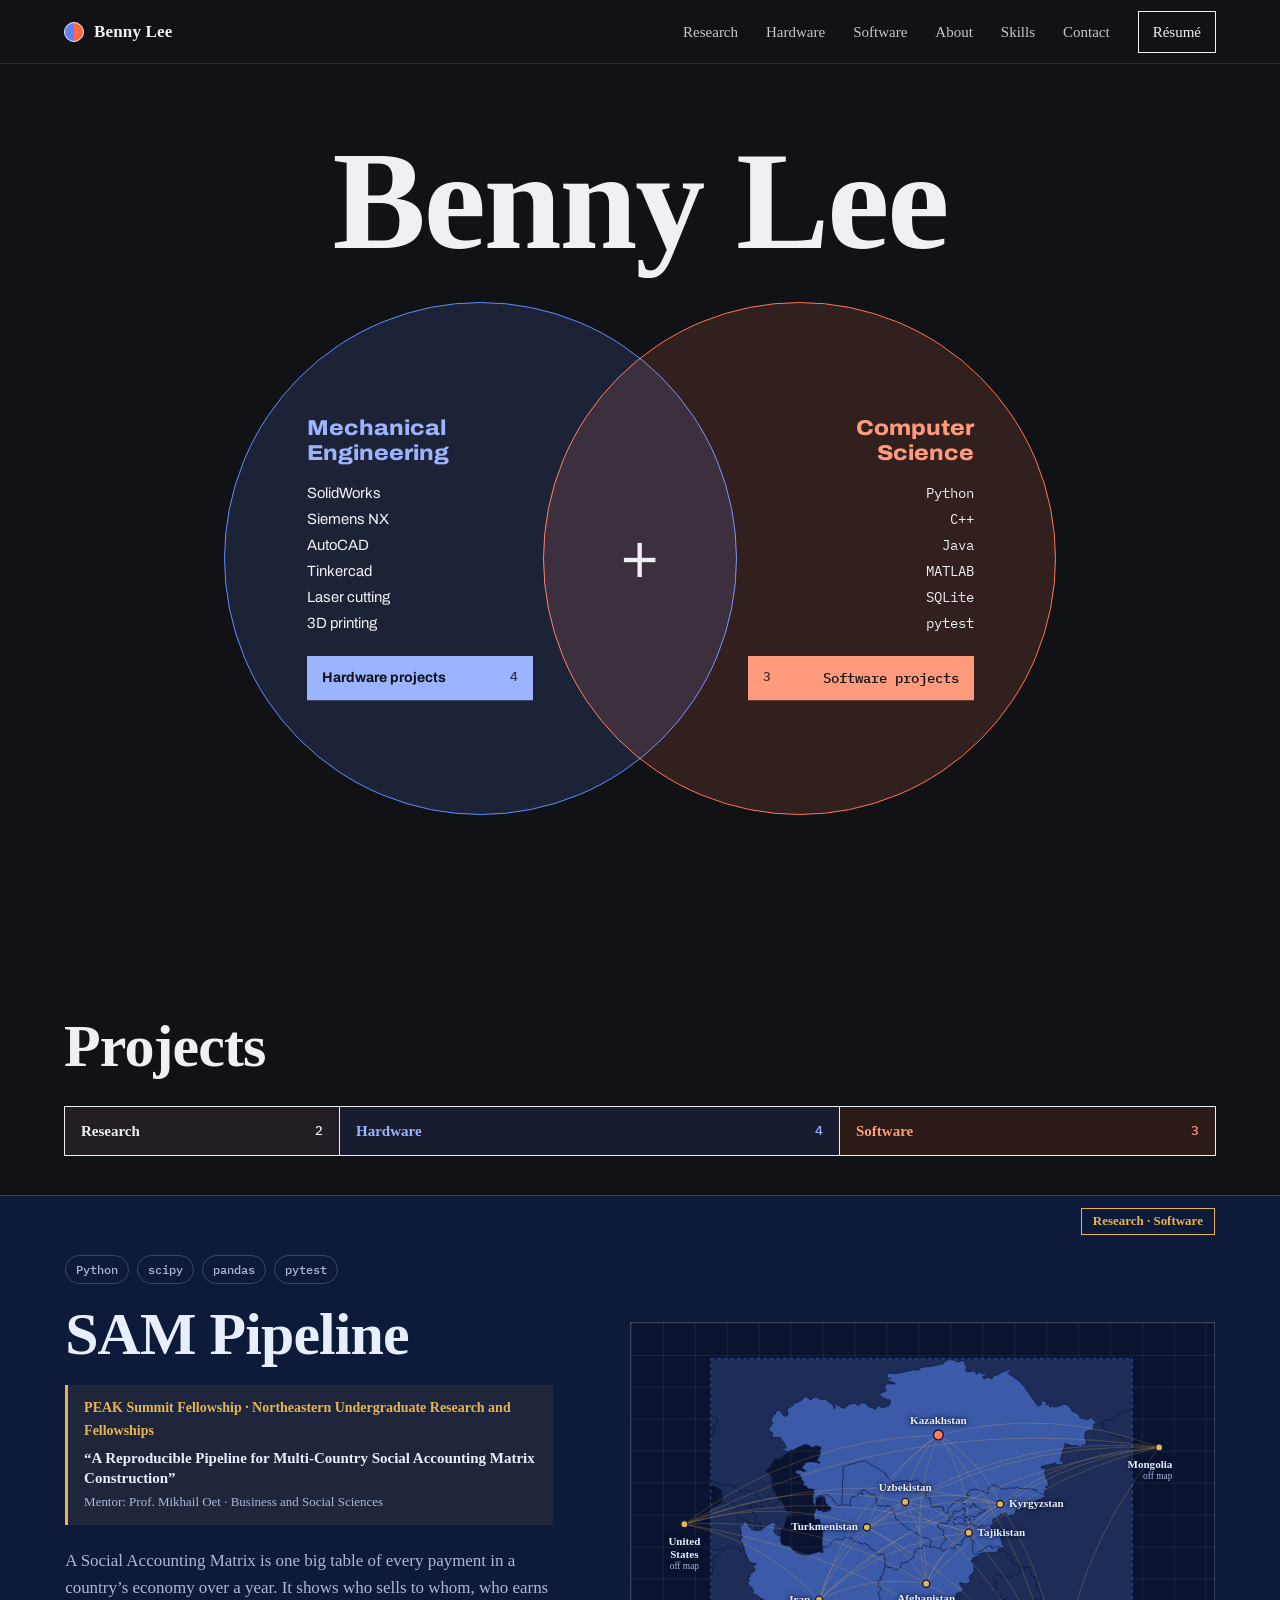
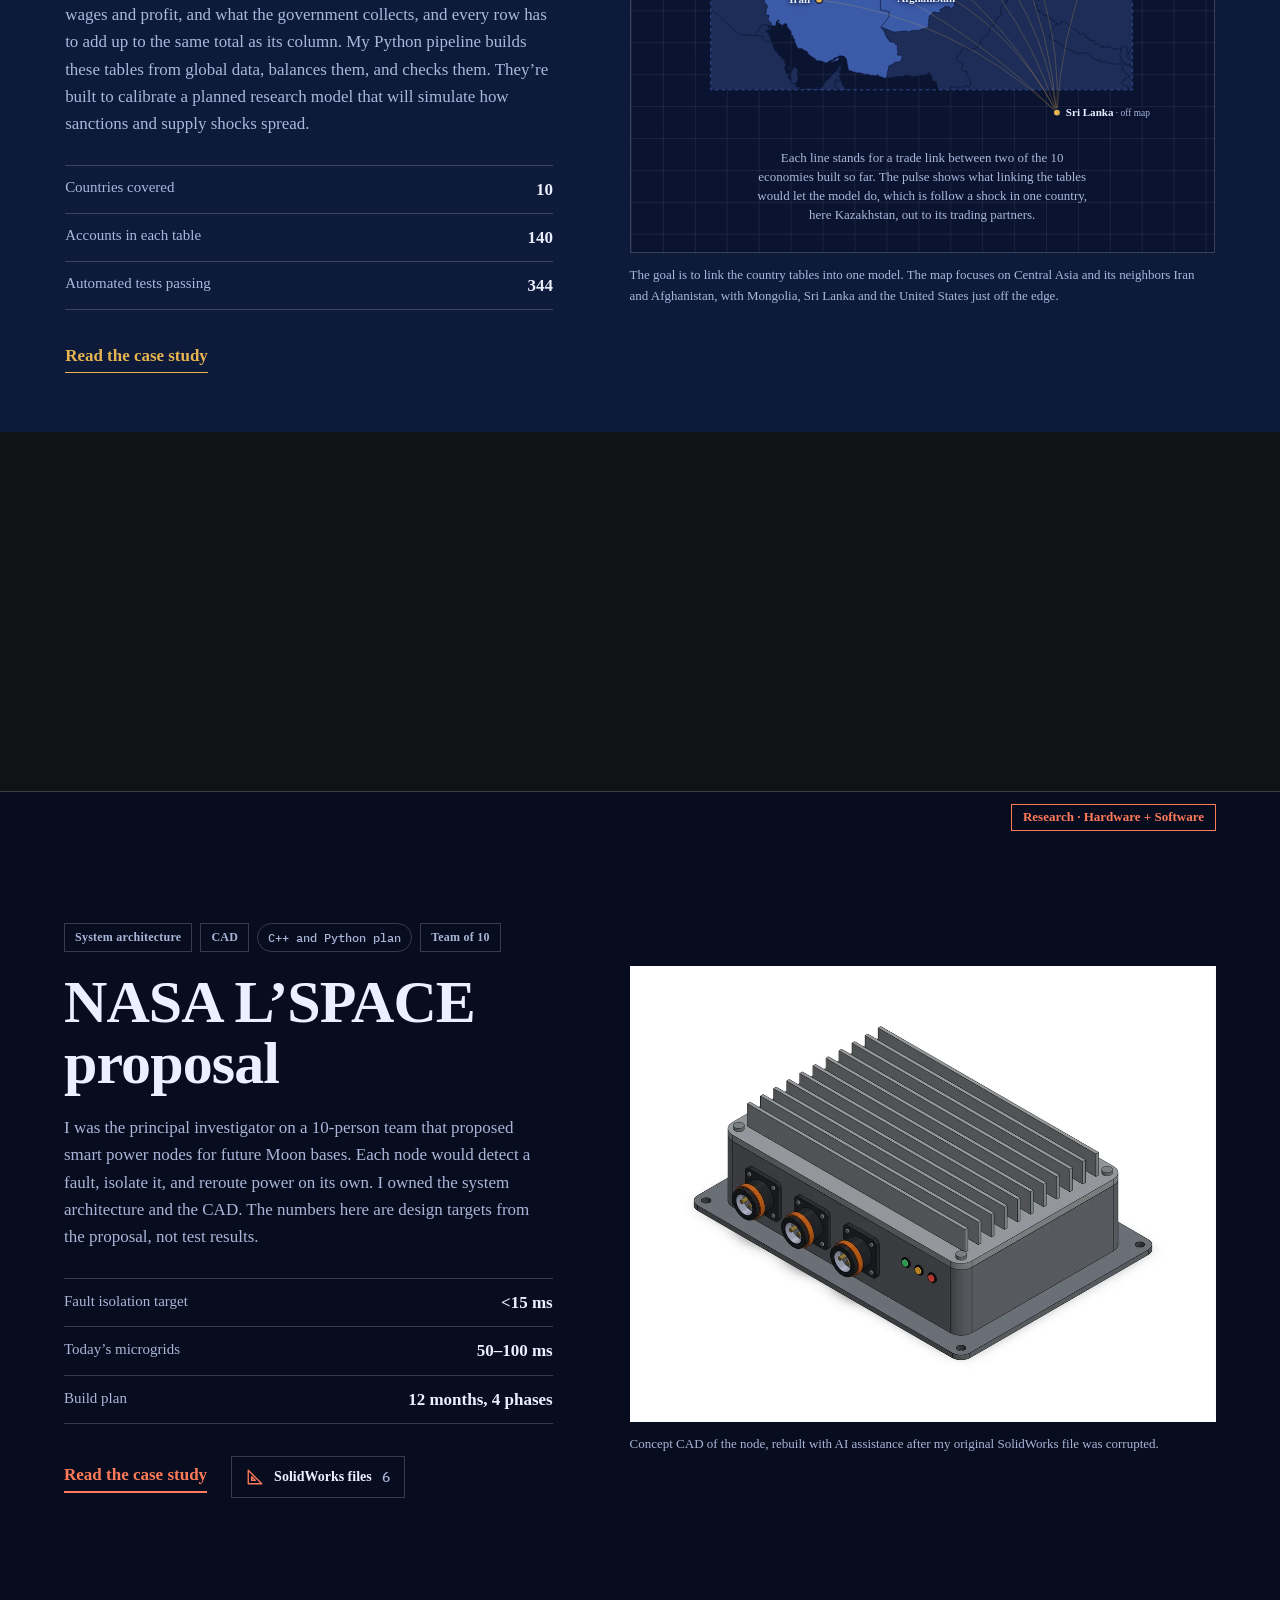
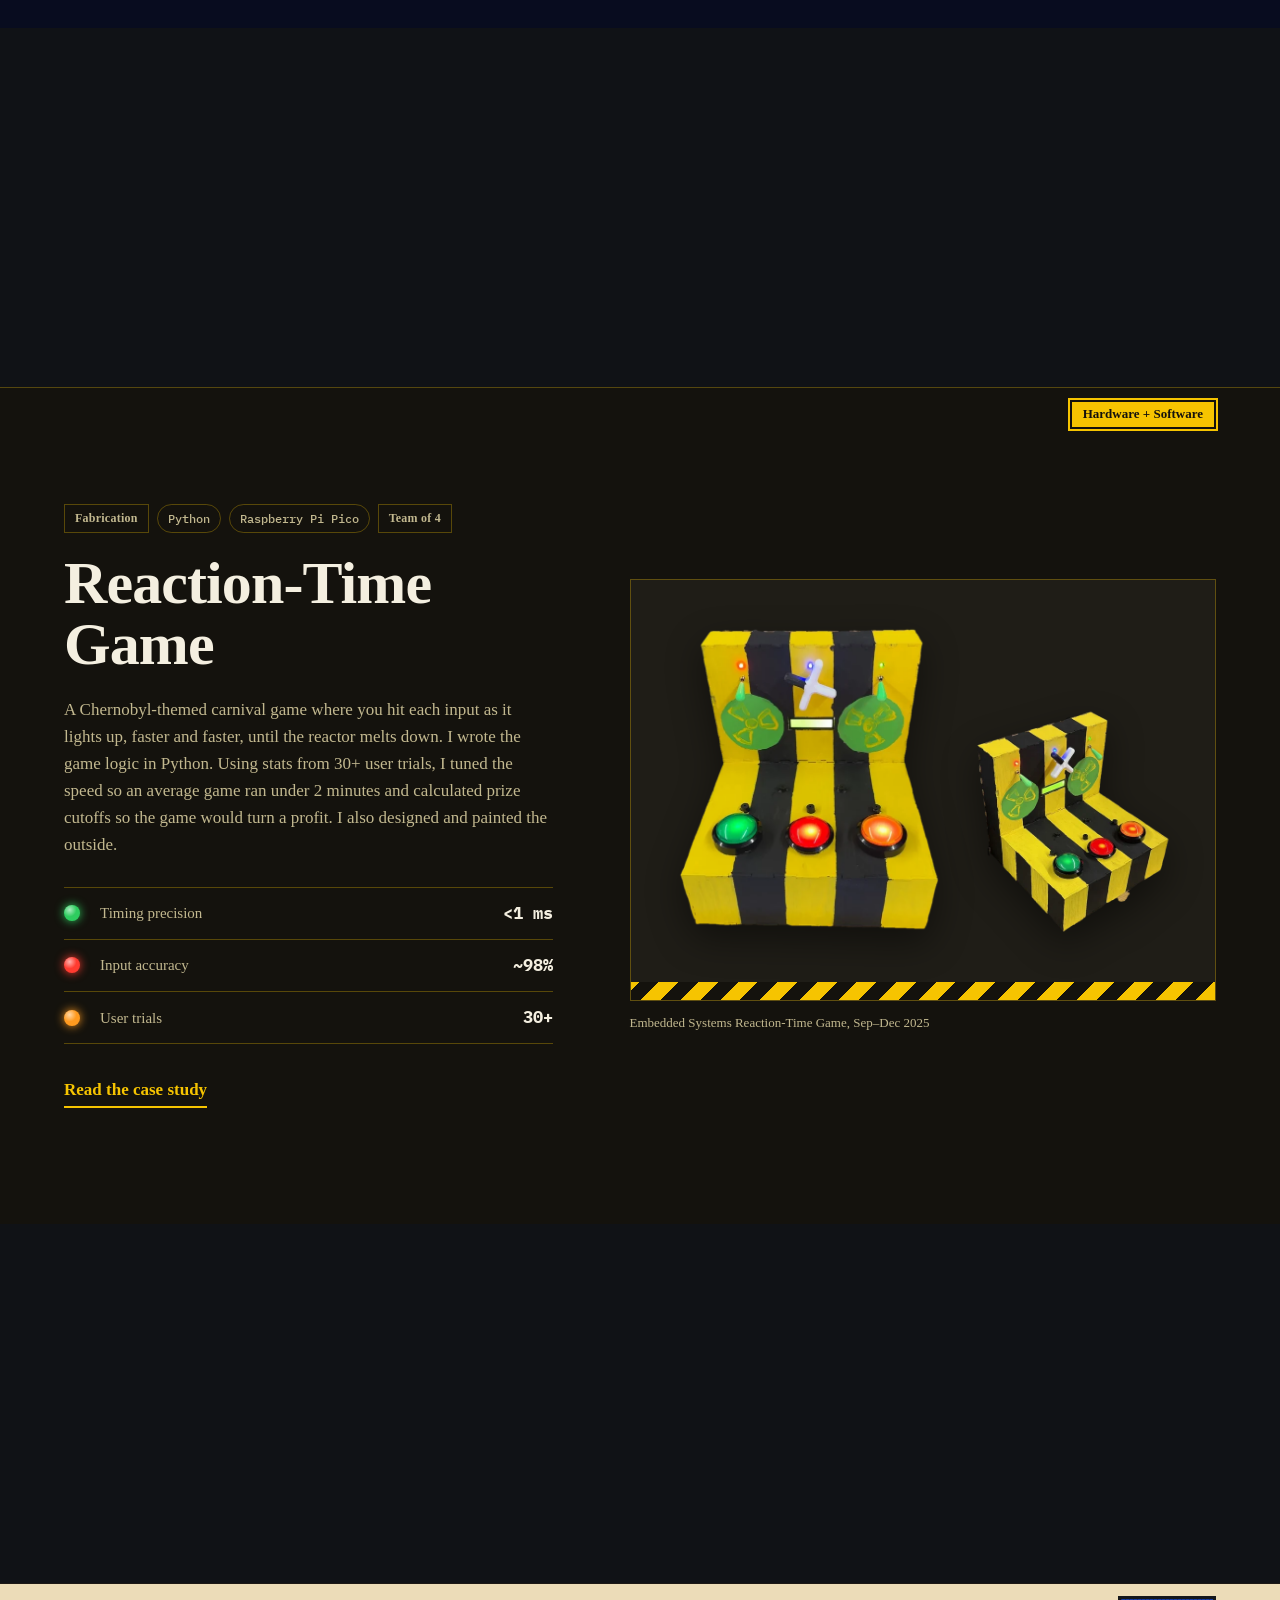
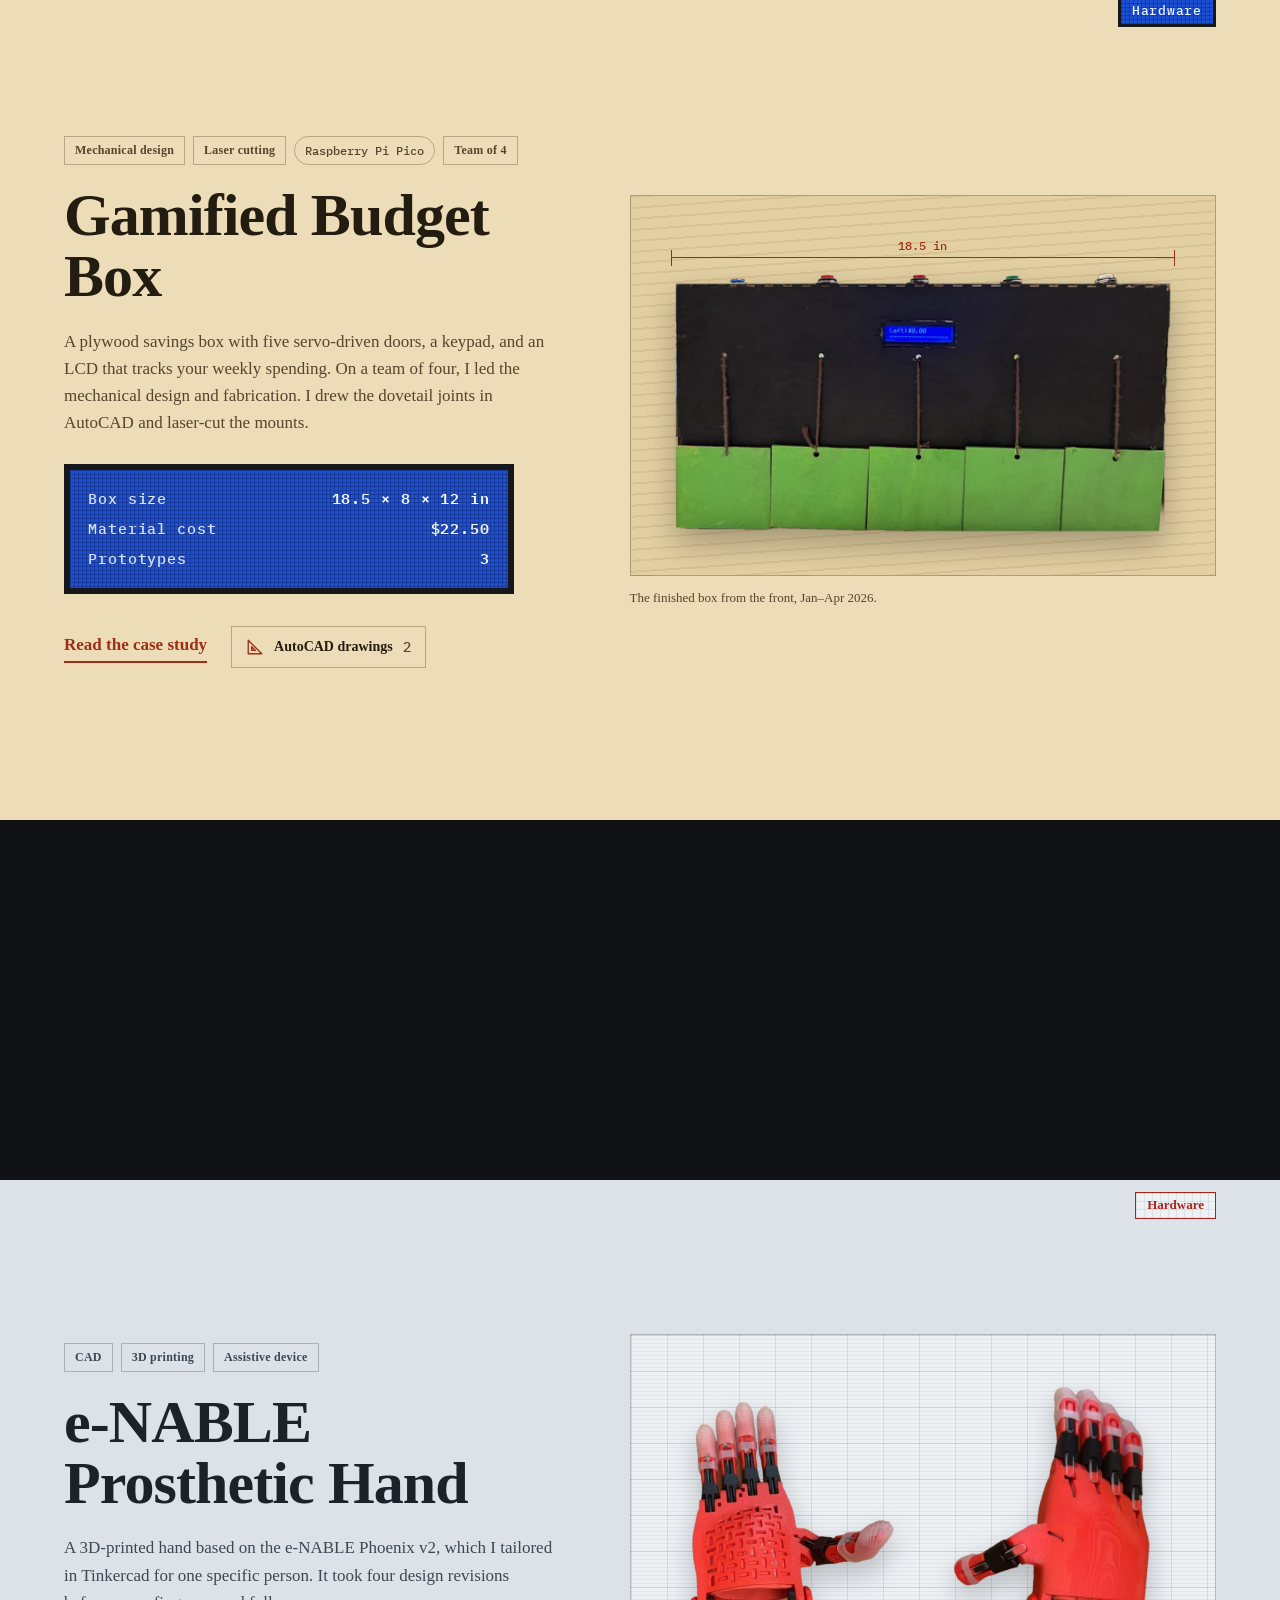
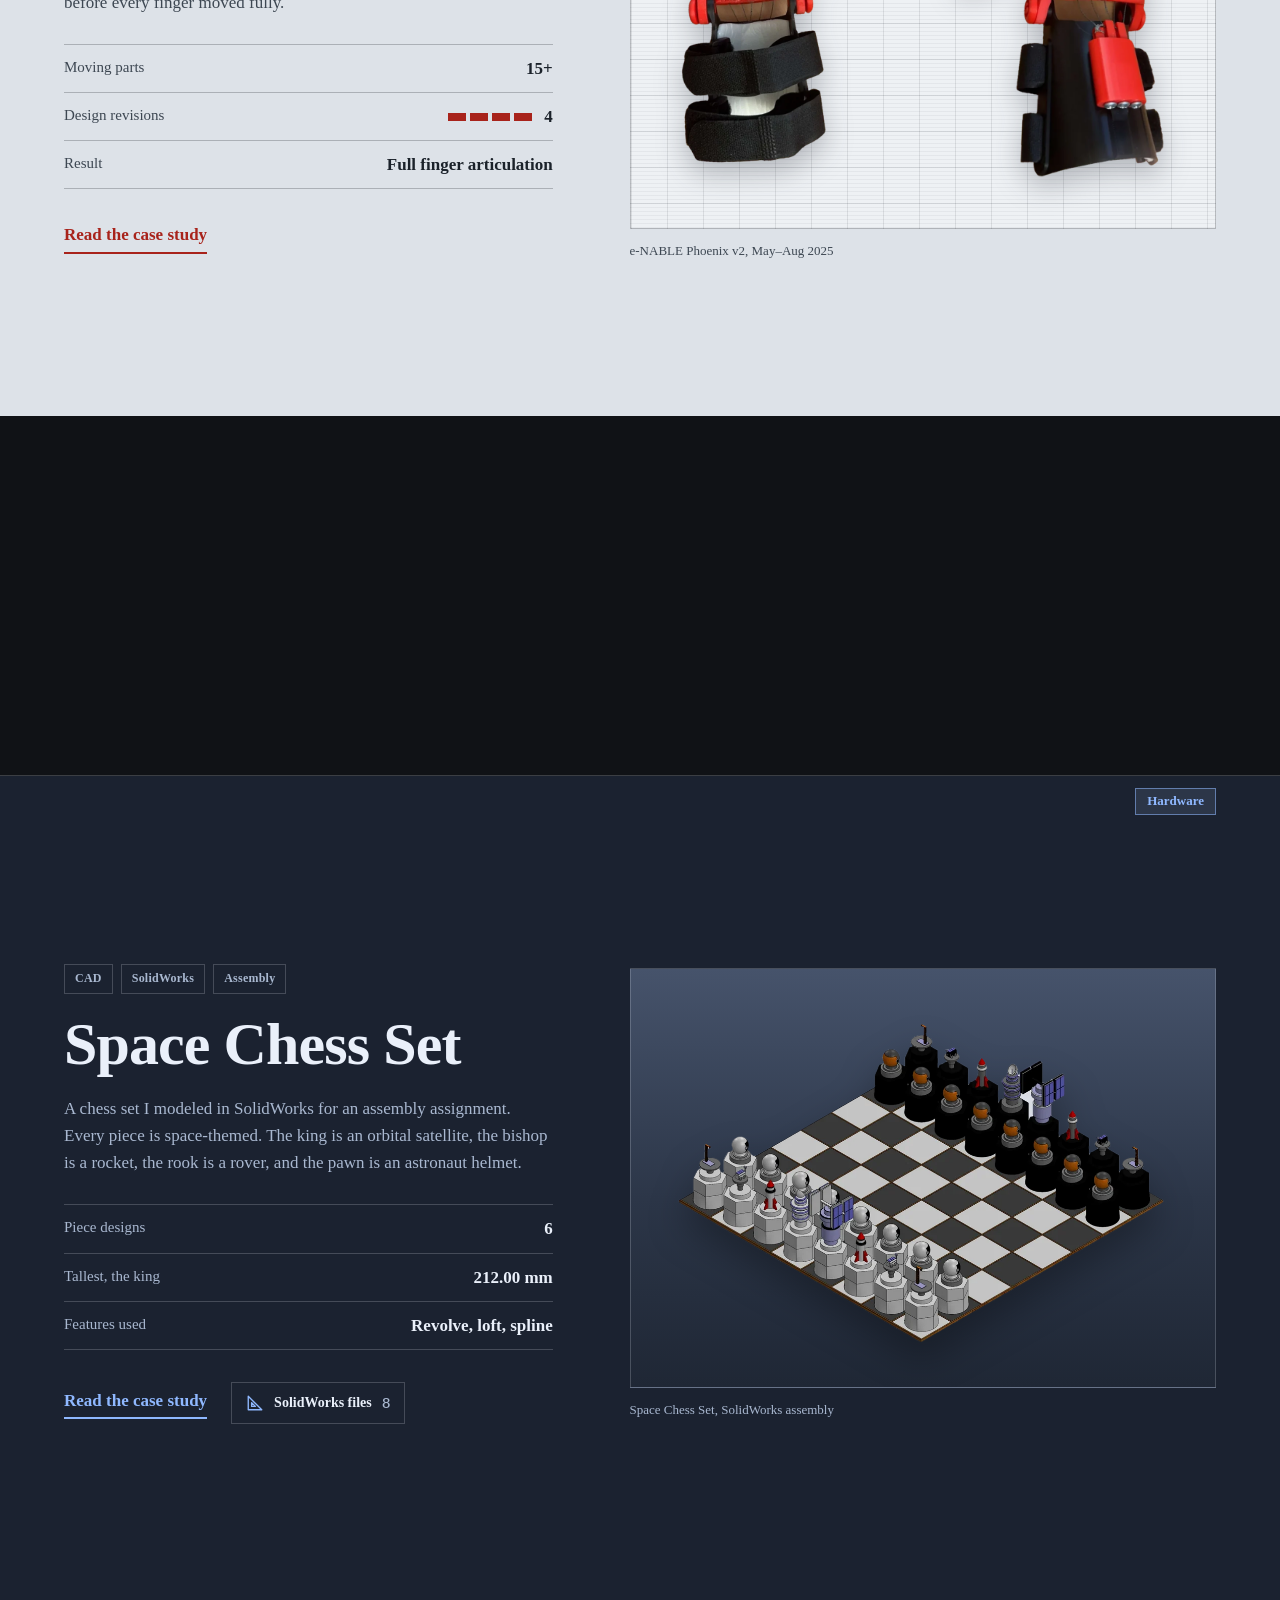
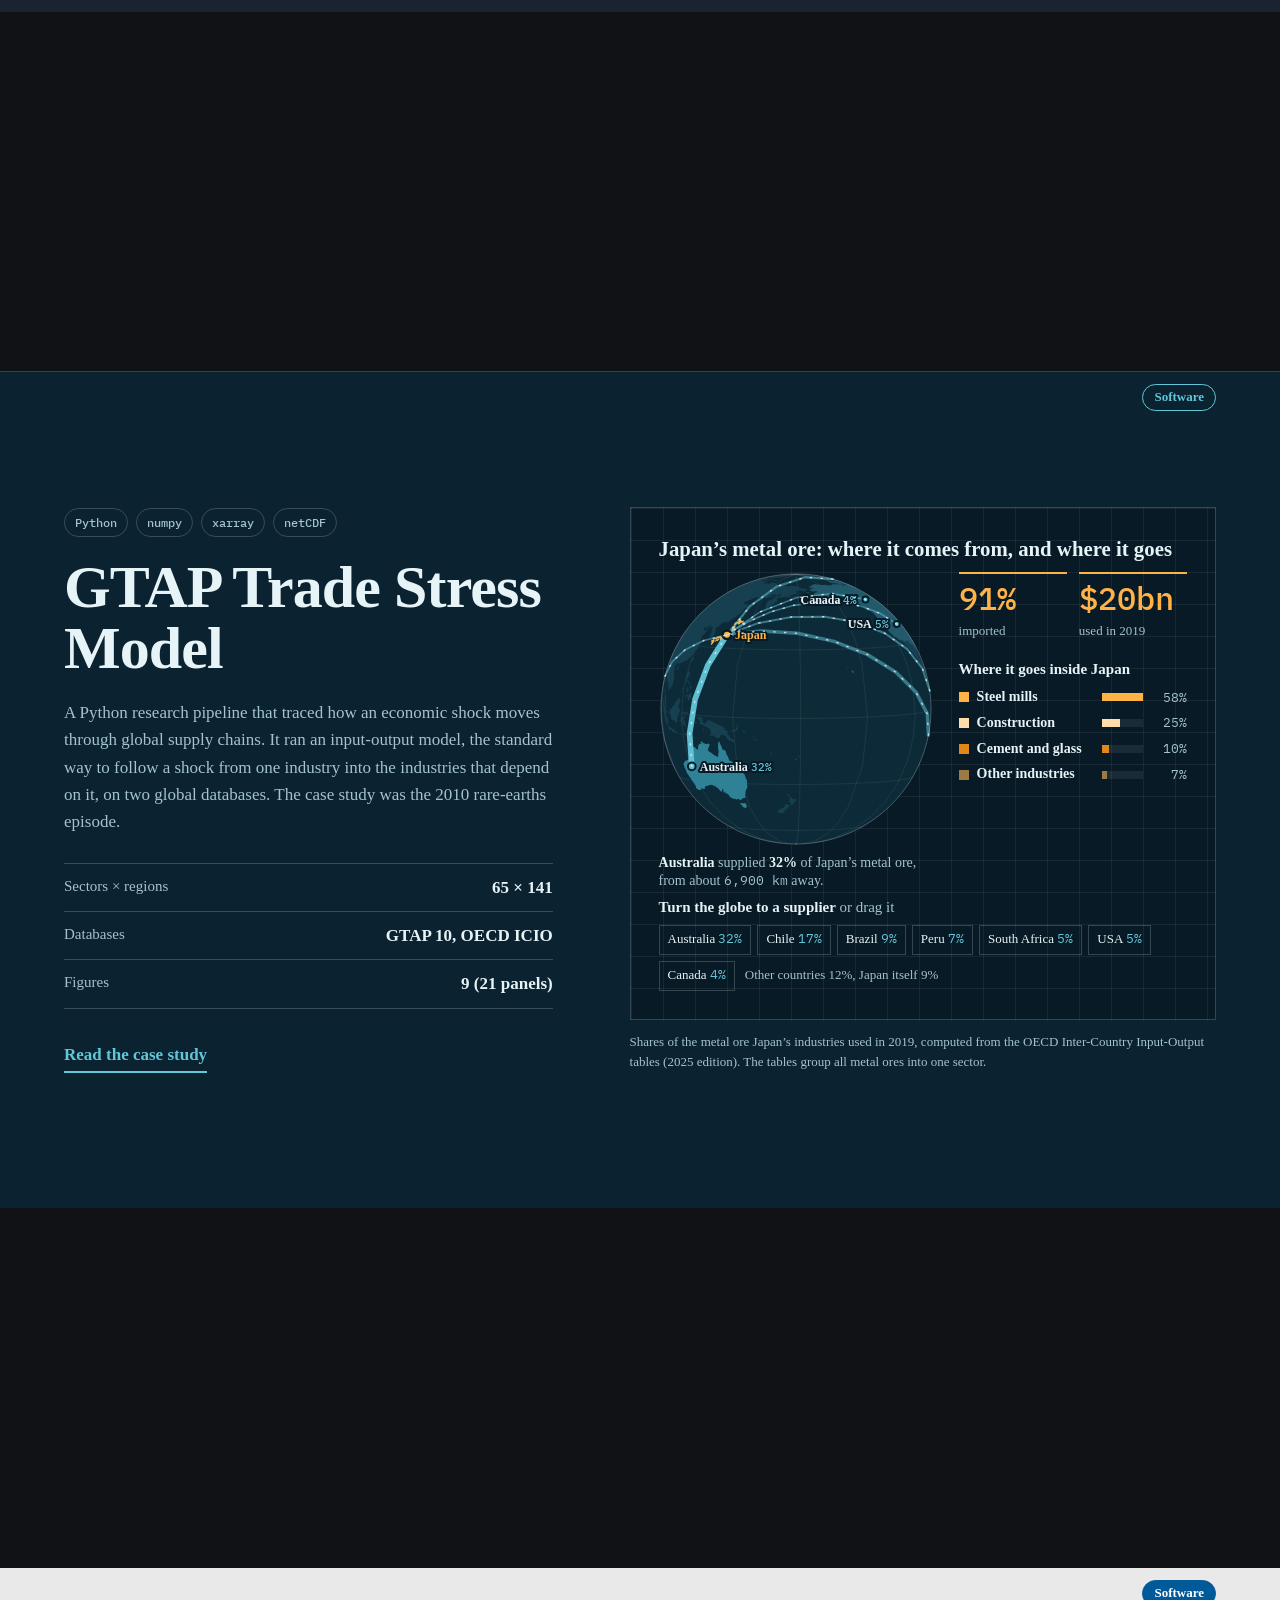
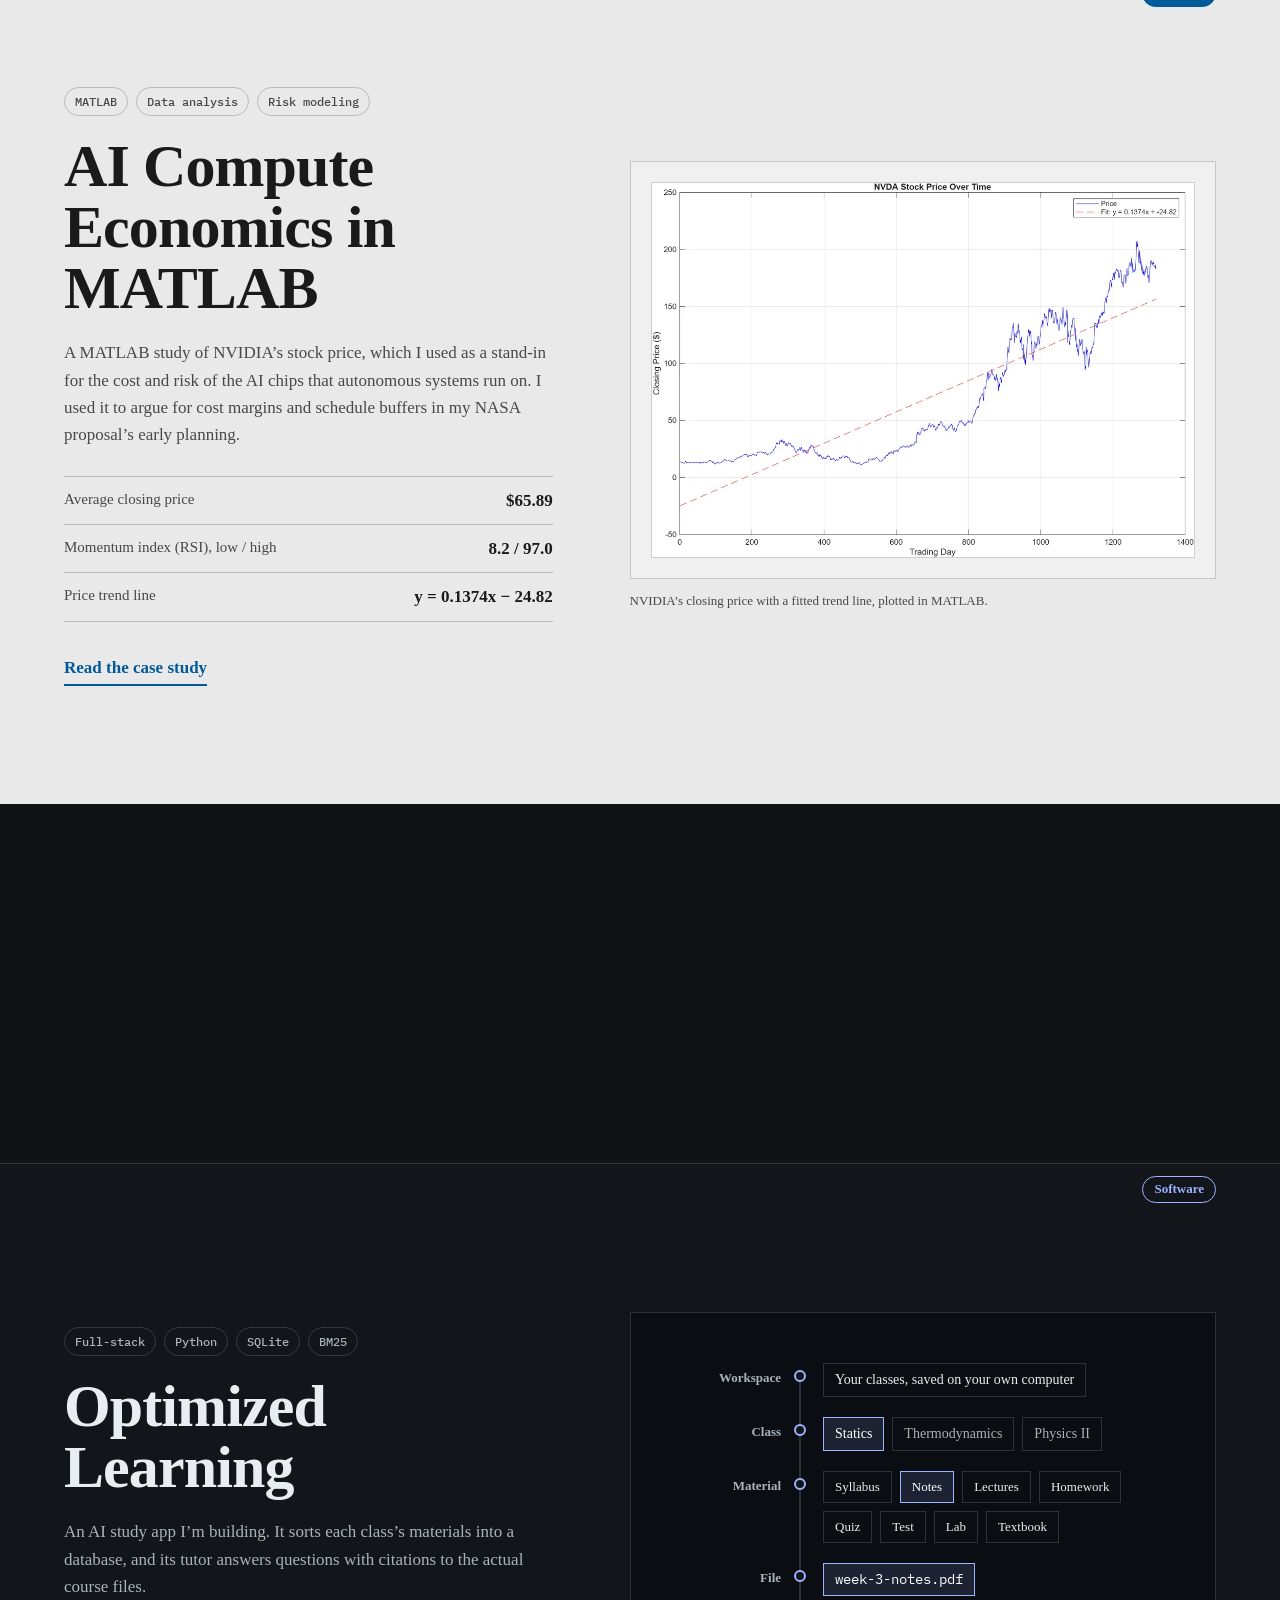
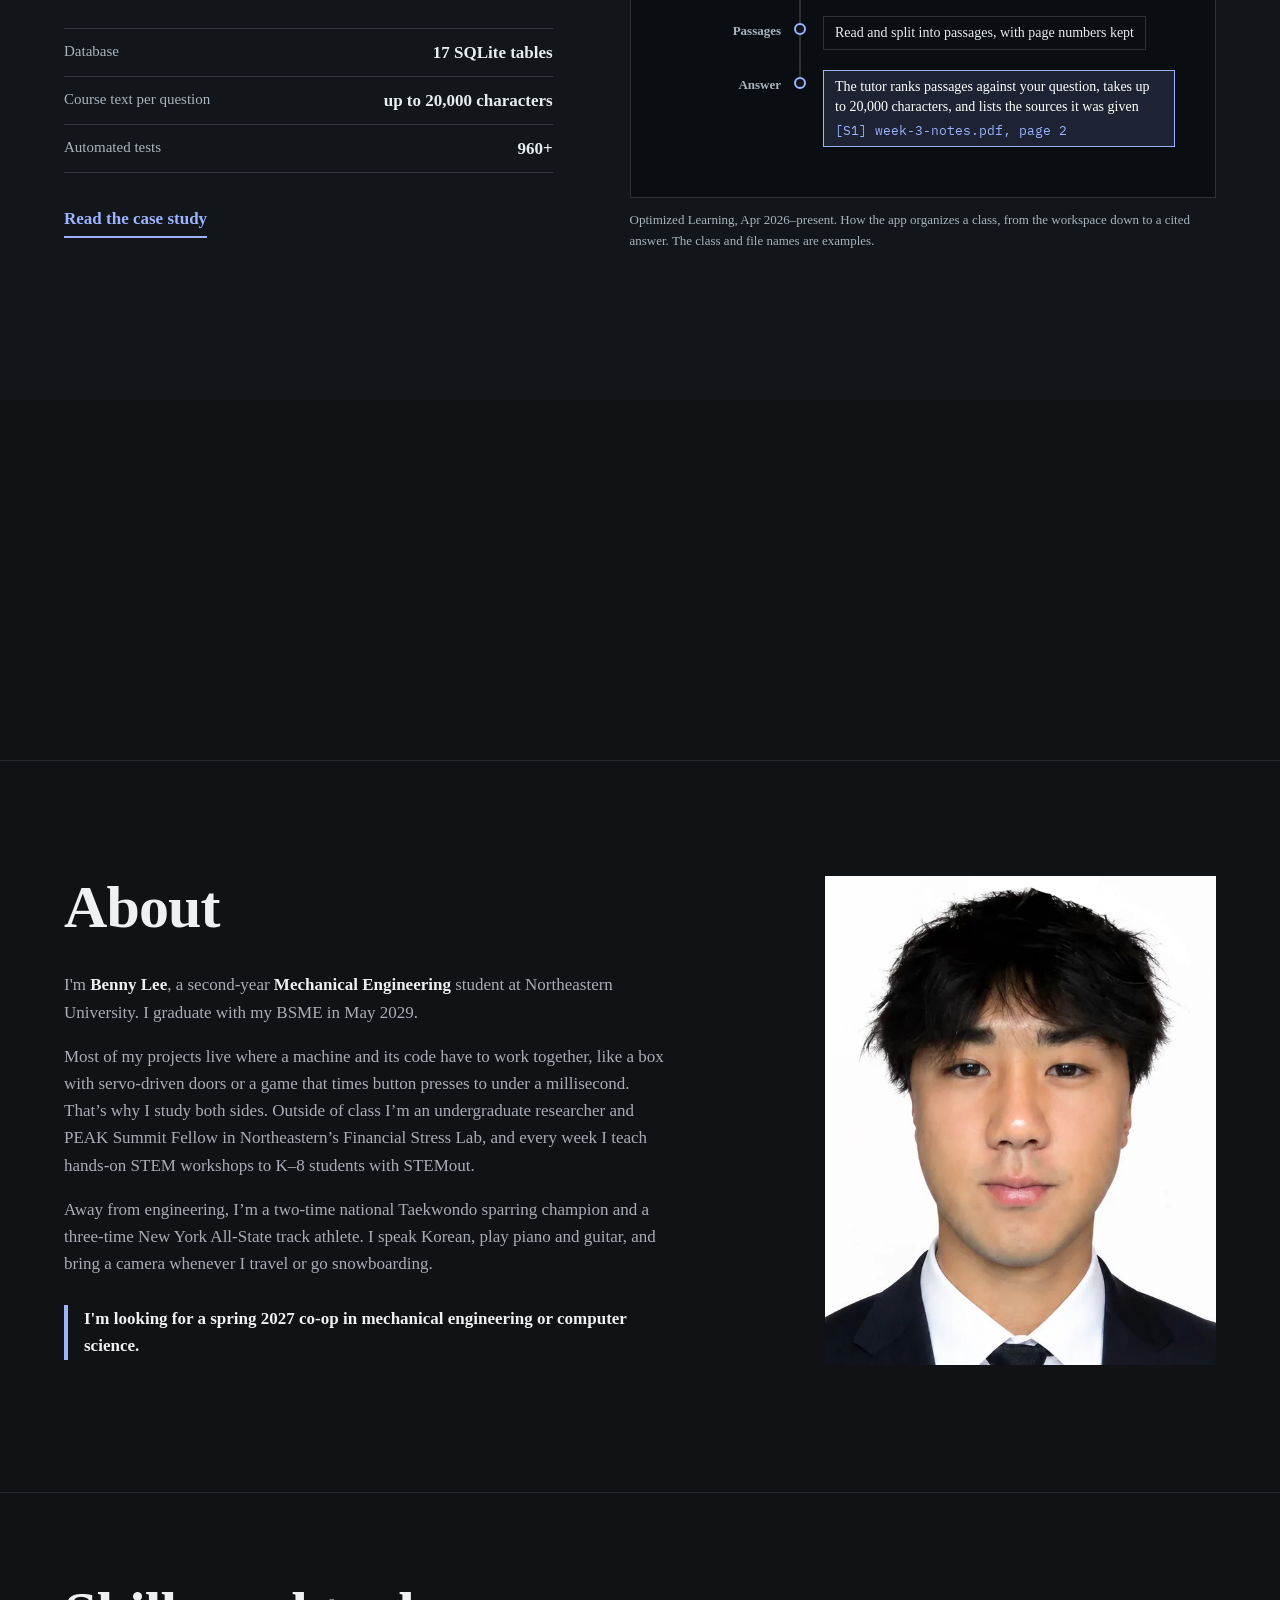
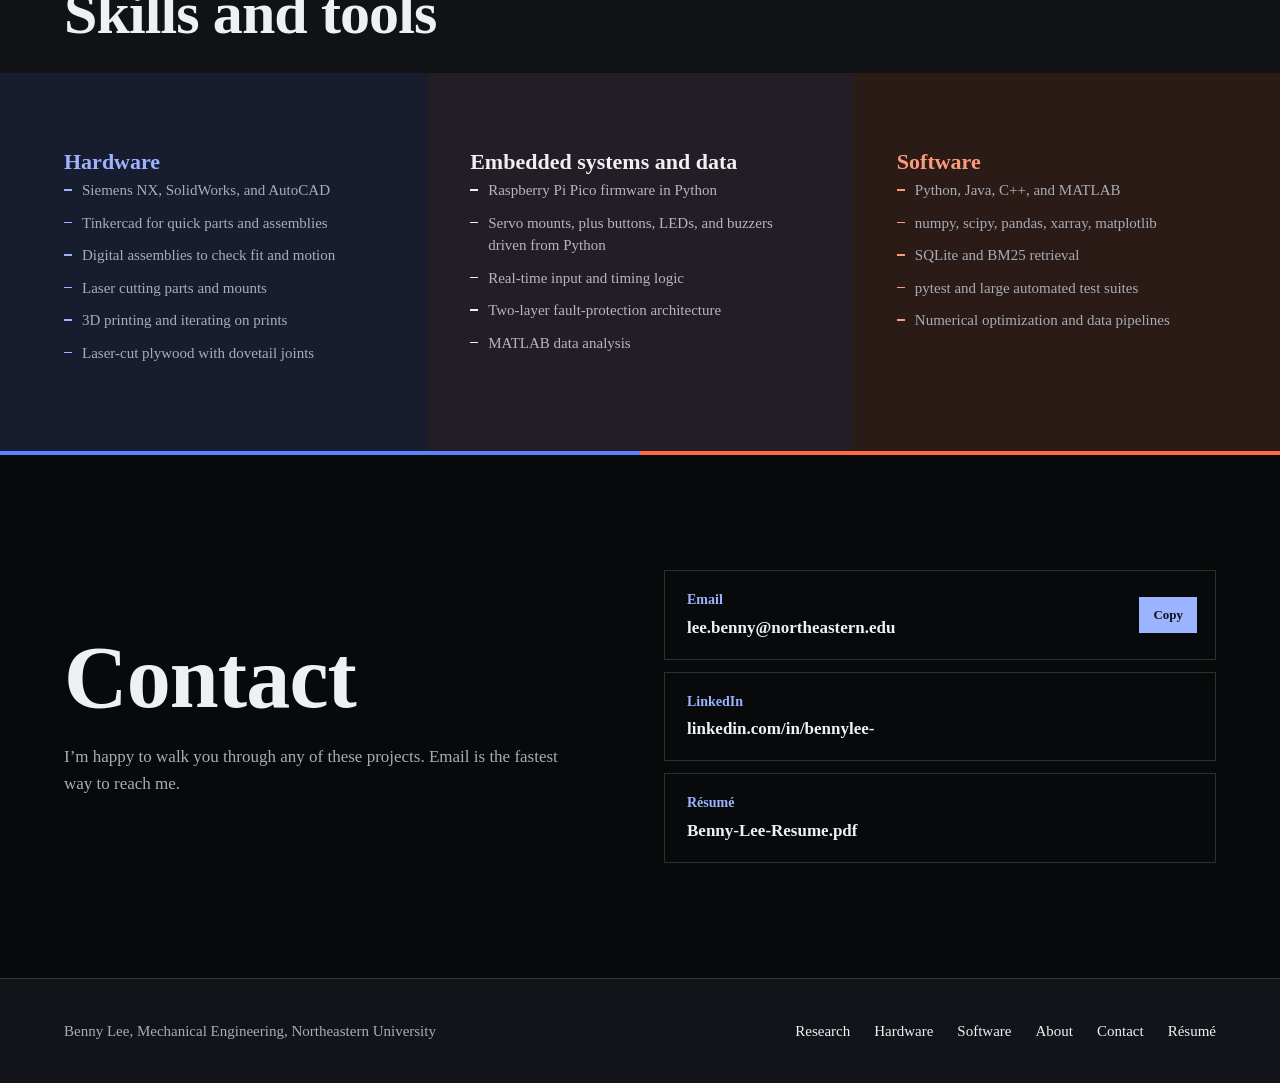
==== commit 265780dd: "Switch to the Night color scheme and set the hero name in Times Co-Authored-By: Claude Opus 5.5 <nor" ====
--- a/index.html
+++ b/index.html
@@ -5,12 +5,17 @@
   <meta name="viewport" content="width=device-width, initial-scale=1">
   <title>Benny Lee | Mechanical engineering and software</title>
   <meta name="description" content="Benny Lee is a mechanical engineering student at Northeastern University who designs hardware and writes the code that runs it.">
-  <meta name="theme-color" content="#f5f3ee">
+  <meta name="theme-color" content="#101216">
 
   <meta property="og:type" content="website">
   <meta property="og:title" content="Benny Lee | Mechanical engineering and software">
   <meta property="og:description" content="Hardware and software projects by Benny Lee, Mechanical Engineering, Northeastern University.">
-  <!-- TODO: add og:image (1200x630) and og:url once the site has a domain -->
+  <meta property="og:url" content="https://bennylee.me/">
+  <meta property="og:image" content="https://bennylee.me/assets/og-card.png">
+  <meta property="og:image:width" content="1200">
+  <meta property="og:image:height" content="630">
+  <meta property="og:image:alt" content="Benny Lee, above two overlapping circles: Mechanical Engineering in blue and Computer Science in coral, each listing skills">
+  <meta name="twitter:card" content="summary_large_image">
 
   <link rel="icon" href="favicon.svg" type="image/svg+xml">
   <link rel="preconnect" href="https://fonts.googleapis.com">
--- a/css/style.css
+++ b/css/style.css
@@ -7,34 +7,35 @@
    ========================================================================== */
 
 :root {
-  /* ===== Color scheme "Paper" (Venn): change these to re-color the whole site ===== */
-  --me: #2f62ff;               /* Mechanical Engineering: lines and shapes */
-  --me-ink: #1f4ad8;           /* ...as text or a fill on light grounds */
-  --me-tint: #e5e7ef;          /* ...as a light background (8% blue on paper) */
-  --cs: #f0502d;               /* Computer Science: lines and shapes */
-  --cs-ink: #a52f0d;           /* ...as text or a fill on light grounds */
-  --cs-tint: #f5e6df;          /* ...as a light background (8% coral on paper) */
-  --cs-on-dark: #ff8a6b;
-  --both-tint: #dcd0d1;        /* where the two tints overlap */
-  --both-muted: #45484e;       /* muted text on --both-tint */
-
-  --hw-bg: #f5f3ee;            /* light surface: warm paper */
-  --hw-bg-2: #ebe7de;
-  --hw-line: rgba(21, 23, 27, 0.07);
-  --hw-ink: #15171b;
-  --hw-muted: #555960;
-  --sw-bg: #15171b;            /* dark surface */
-  --sw-bg-2: #1f2228;
+  /* ===== Color scheme "Night" (2026-10-22, replacing "Paper"): change these to re-color the whole site ===== */
+  color-scheme: dark;
+  --me: #5b82ff;               /* Mechanical Engineering: lines and shapes */
+  --me-ink: #9cb3ff;           /* ...as text, or a fill with dark text on it */
+  --me-tint: #171d2e;          /* ...as a background (blue on night) */
+  --cs: #ff6a45;               /* Computer Science: lines and shapes */
+  --cs-ink: #ff9a7d;           /* ...as text, or a fill with dark text on it */
+  --cs-tint: #2a1b17;          /* ...as a background (coral on night) */
+  --cs-on-dark: #ff9a7d;
+  --both-tint: #231d26;        /* where the two tints overlap */
+  --both-muted: #b9b5bd;       /* muted text on --both-tint */
+
+  --hw-bg: #101216;            /* main surface: night */
+  --hw-bg-2: #171a20;
+  --hw-line: rgba(255, 255, 255, 0.07);
+  --hw-ink: #eef0f3;
+  --hw-muted: #a8adb5;
+  --sw-bg: #08090b;            /* darker surface: Contact and the footer */
+  --sw-bg-2: #121419;
   --sw-line: rgba(242, 240, 234, 0.07);
-  --sw-ink: #f2f0ea;
-  --sw-muted: #a4a8af;
-  --accent: #8ea8ff;           /* general accent (mechanical blue) on dark grounds */
-  --accent-ink: #1f4ad8;       /* ...on light grounds */
-  --accent-fill: #1f4ad8;      /* ...as a background */
-  --on-accent: #ffffff;        /* text on --accent-fill */
-  --page: #f5f3ee;
-  --rule: #e0dbd1;             /* hairlines on light */
-  --sw-rule: rgba(242, 240, 234, 0.16);   /* hairlines on dark */
+  --sw-ink: #eef0f3;
+  --sw-muted: #a8adb5;
+  --accent: #9cb3ff;           /* general accent (mechanical blue) on the darker surface */
+  --accent-ink: #9cb3ff;       /* ...on the main surface */
+  --accent-fill: #9cb3ff;      /* ...as a background */
+  --on-accent: #101216;        /* text on --accent-fill */
+  --page: #101216;
+  --rule: #262a31;             /* hairlines on the main surface */
+  --sw-rule: rgba(242, 240, 234, 0.16);   /* hairlines on the darker surface */
 
   /* Type */
   --font: 'Times New Roman', Tinos, Times, serif;
@@ -159,11 +160,11 @@
   display: flex; flex-direction: column; align-items: center; justify-content: center;
   gap: clamp(28px, 4.5svh, 52px);
   background: var(--page); color: var(--hw-ink);
-  font-family: var(--hero-font);                           /* the front screen keeps Archivo; the rest of the site is Times */
+  font-family: var(--hero-font);                           /* the circles keep Archivo; the name and the rest of the site are Times */
 }
 .hero h1 {
-  margin: 0; font-size: clamp(3rem, min(9cqi, 12.5svh), 9rem);
-  font-weight: 900; font-stretch: 125%; letter-spacing: -0.028em; line-height: 0.86; white-space: nowrap;
+  margin: 0; font-size: clamp(4.05rem, min(12.15cqi, 16.875svh), 12.15rem);   /* 1.35x the old Archivo size, since Times is narrower */
+  font-family: var(--font); font-weight: 700; letter-spacing: -0.015em; line-height: 0.86; white-space: nowrap;
   text-box: trim-both cap alphabetic;                    /* the box hugs the letters, so spacing is measured from the type */
 }
 .venn {
@@ -171,9 +172,9 @@
   --fs: clamp(0.875rem, calc(var(--d) * 0.029), 1.0625rem);            /* skill size; both lists share one row height */
   position: relative; width: calc(var(--d) * 1.62); height: var(--d); flex: none;
 }
-.venn .c { position: absolute; top: 0; width: var(--d); height: var(--d); border-radius: 50%; mix-blend-mode: multiply; }
-.venn .c.me { left: 0; border: 1.5px solid var(--me); background: rgba(47, 98, 255, 0.08); }
-.venn .c.cs { right: 0; border: 1.5px solid var(--cs); background: rgba(240, 80, 45, 0.08); }
+.venn .c { position: absolute; top: 0; width: var(--d); height: var(--d); border-radius: 50%; mix-blend-mode: screen; }
+.venn .c.me { left: 0; border: 1.5px solid var(--me); background: color-mix(in srgb, var(--me) 14%, transparent); }
+.venn .c.cs { right: 0; border: 1.5px solid var(--cs); background: color-mix(in srgb, var(--cs) 14%, transparent); }
 .venn .blk { position: absolute; top: 50%; transform: translateY(-50%); width: calc(var(--d) * 0.44); container-type: inline-size; }
 .venn .blk.me { left: calc(var(--d) * 0.16); }
 .venn .blk.cs { right: calc(var(--d) * 0.16); text-align: right; }   /* mirror image of the mechanical side */
@@ -191,7 +192,7 @@
 }
 .venn .btn {
   margin-top: 20px; width: 100%; min-height: 44px; padding: 0 14px;
-  justify-content: space-between; gap: 18px; font-size: 0.875rem; color: #fff;
+  justify-content: space-between; gap: 18px; font-size: 0.875rem; color: var(--on-accent);
 }
 .venn .btn b { font-weight: inherit; white-space: nowrap; }
 .venn .btn .n { font-family: var(--mono); font-weight: 500; font-size: 0.8125rem; opacity: 0.8; }
@@ -204,7 +205,7 @@
 /* Phones: the circles stack, mechanical on top, and the skills go two-up */
 @media (max-width: 760px) {
   .hero { min-height: 0; padding-top: calc(var(--nav-h) + 36px); }
-  .hero h1 { font-size: calc((100cqi - 2 * var(--gutter)) / 6.75); }
+  .hero h1 { font-size: calc((100cqi - 2 * var(--gutter)) / 5); }
   .venn { --d: min(100cqi, 360px); width: var(--d); height: calc(var(--d) * 1.72); }
   .venn .blk.cs { text-align: left; }
   .venn .blk.cs .btn { flex-direction: row; }
@@ -842,8 +843,8 @@
 .cs-table th, .cs-table td { text-align: left; padding: 8px 10px 8px 0; border-bottom: 1px solid var(--rule); font-weight: 500; }
 .cs-table th { color: var(--hw-ink); font-weight: 700; font-size: 0.8125rem; border-bottom: 2px solid var(--hw-ink); }
 .cs-table td.num { font-variant-numeric: tabular-nums; font-family: var(--mono); }
-.cs-table .yes { color: #1d6b43; font-weight: 700; }
-.cs-table .no { color: #555b61; }
+.cs-table .yes { color: #7ed6a4; font-weight: 700; }
+.cs-table .no { color: var(--hw-muted); }
 .cs-table .num { font-variant-numeric: tabular-nums; white-space: nowrap; color: var(--hw-ink); font-weight: 600; }
 
 /* Inline figures in case-study sections; a data credit sits under the caption when the source licence asks for one */
@@ -859,7 +860,7 @@
 /* A short clip; phone video is portrait, so it stays narrow */
 .cs-fig video { display: block; width: 100%; max-width: 360px; height: auto; border: 1px solid var(--rule); background: #000; }
 /* Real console output printed as text */
-.cs-console { margin: 0; padding: 16px 18px; overflow-x: auto; font-family: var(--mono); font-size: 0.8125rem; line-height: 1.6; background: #fff; color: var(--hw-ink); border: 1px solid var(--rule); white-space: pre; }
+.cs-console { margin: 0; padding: 16px 18px; overflow-x: auto; font-family: var(--mono); font-size: 0.8125rem; line-height: 1.6; background: var(--hw-bg-2); color: var(--hw-ink); border: 1px solid var(--rule); white-space: pre; }
 
 .cs-gallery { display: grid; grid-template-columns: repeat(2, minmax(0, 1fr)); gap: 16px; }
 .cs-gallery figure { margin: 0; }
@@ -904,9 +905,9 @@
 
 /* Equations in a case study (GTAP "The math"). Native MathML, so no library; Cambria Math and STIX Two Math carry the math glyphs. */
 .cs-math { display: grid; gap: 16px; margin-top: 8px; max-width: 46em; }
-.cs-eq { padding: 18px 20px 14px; border: 1px solid var(--rule); background: #fbfaf7; }
+.cs-eq { padding: 18px 20px 14px; border: 1px solid var(--rule); background: var(--hw-bg-2); }
 .cs-eq h3 { margin: 0 0 12px; font-size: 1.0625rem; font-weight: 700; line-height: 1.3; color: var(--hw-ink); }
-.cs-eq-math { display: flex; flex-wrap: wrap; align-items: center; gap: 12px 36px; padding: 14px 16px; background: var(--hw-bg-2); color: var(--hw-ink); font-size: 1.25rem; overflow-x: auto; }
+.cs-eq-math { display: flex; flex-wrap: wrap; align-items: center; gap: 12px 36px; padding: 14px 16px; background: var(--hw-bg); color: var(--hw-ink); font-size: 1.25rem; overflow-x: auto; }
 .cs-eq-math math { font-family: 'Cambria Math', 'STIX Two Math', 'Latin Modern Math', 'Times New Roman', serif; }
 .cs-eq .cs-eq-where { margin: 10px 0 12px; font-size: var(--step--1); line-height: 1.5; }
 .cs-eq p { margin-bottom: 8px; }
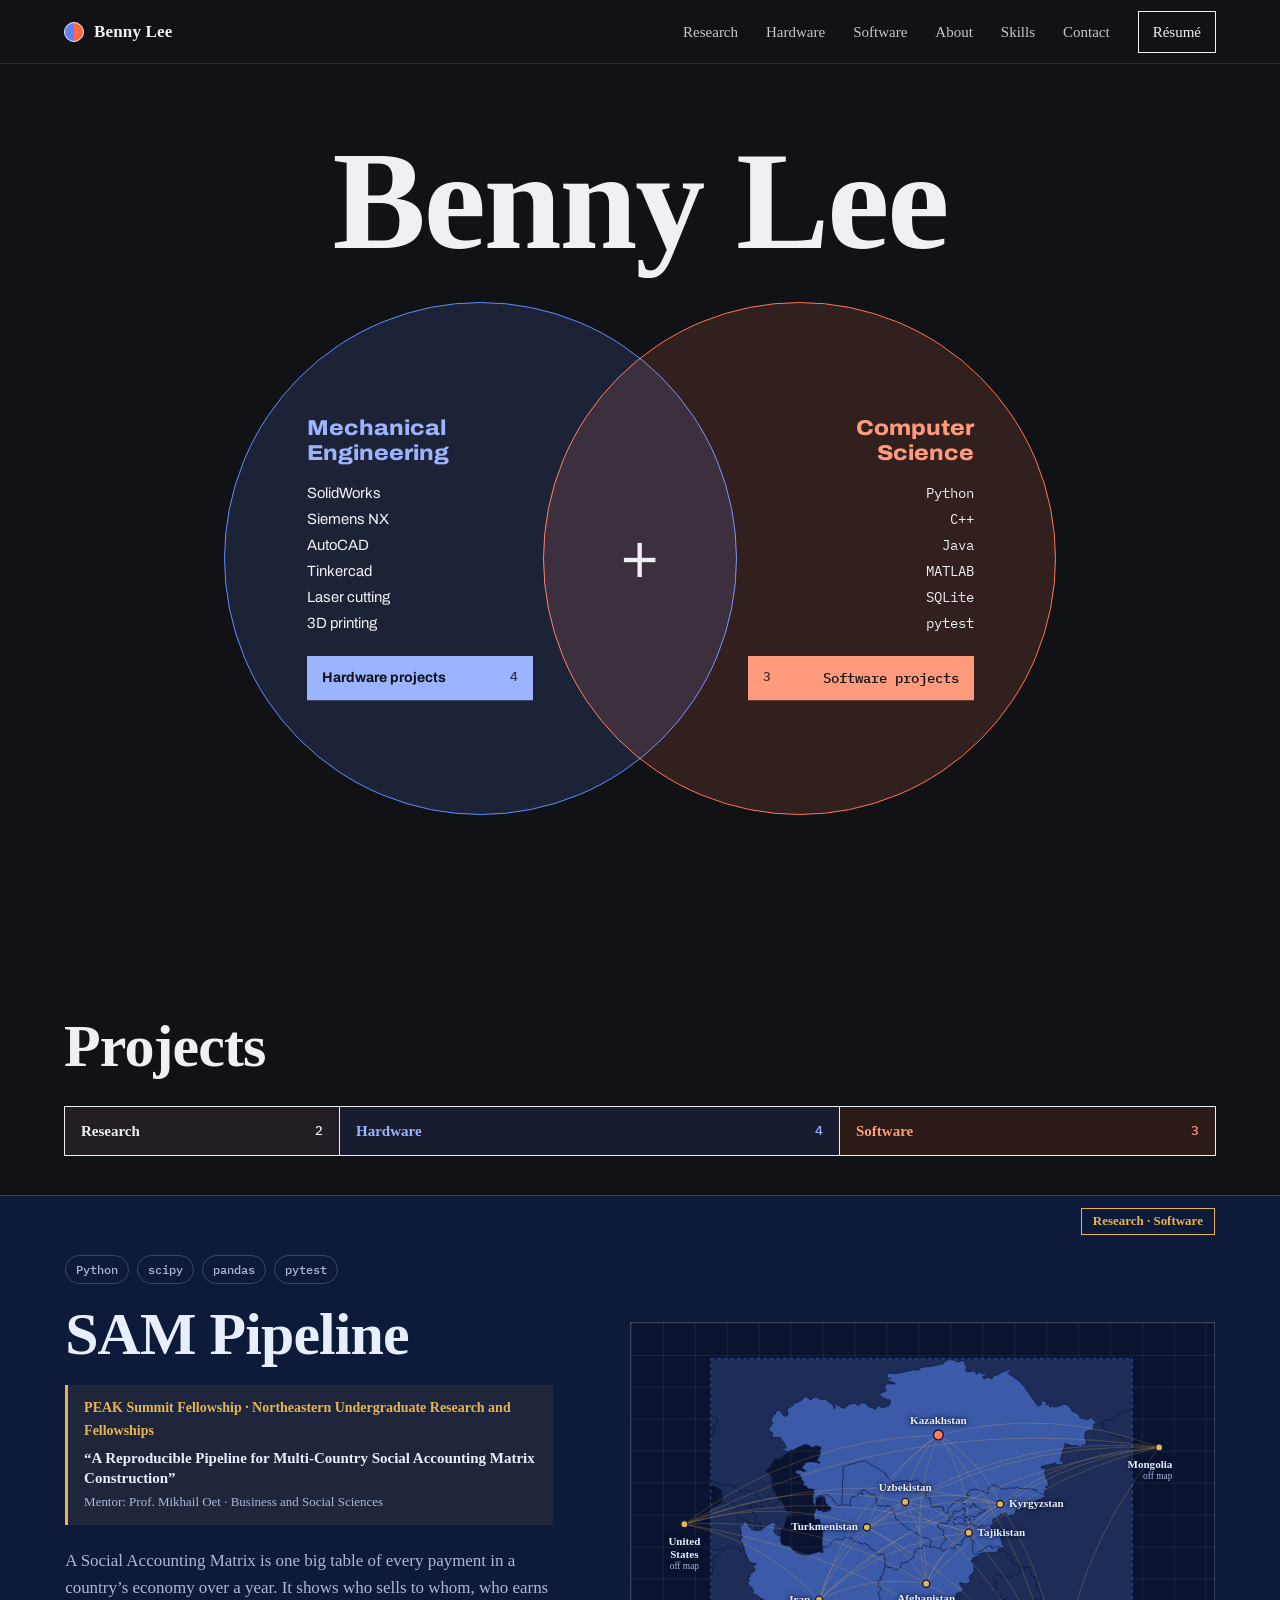
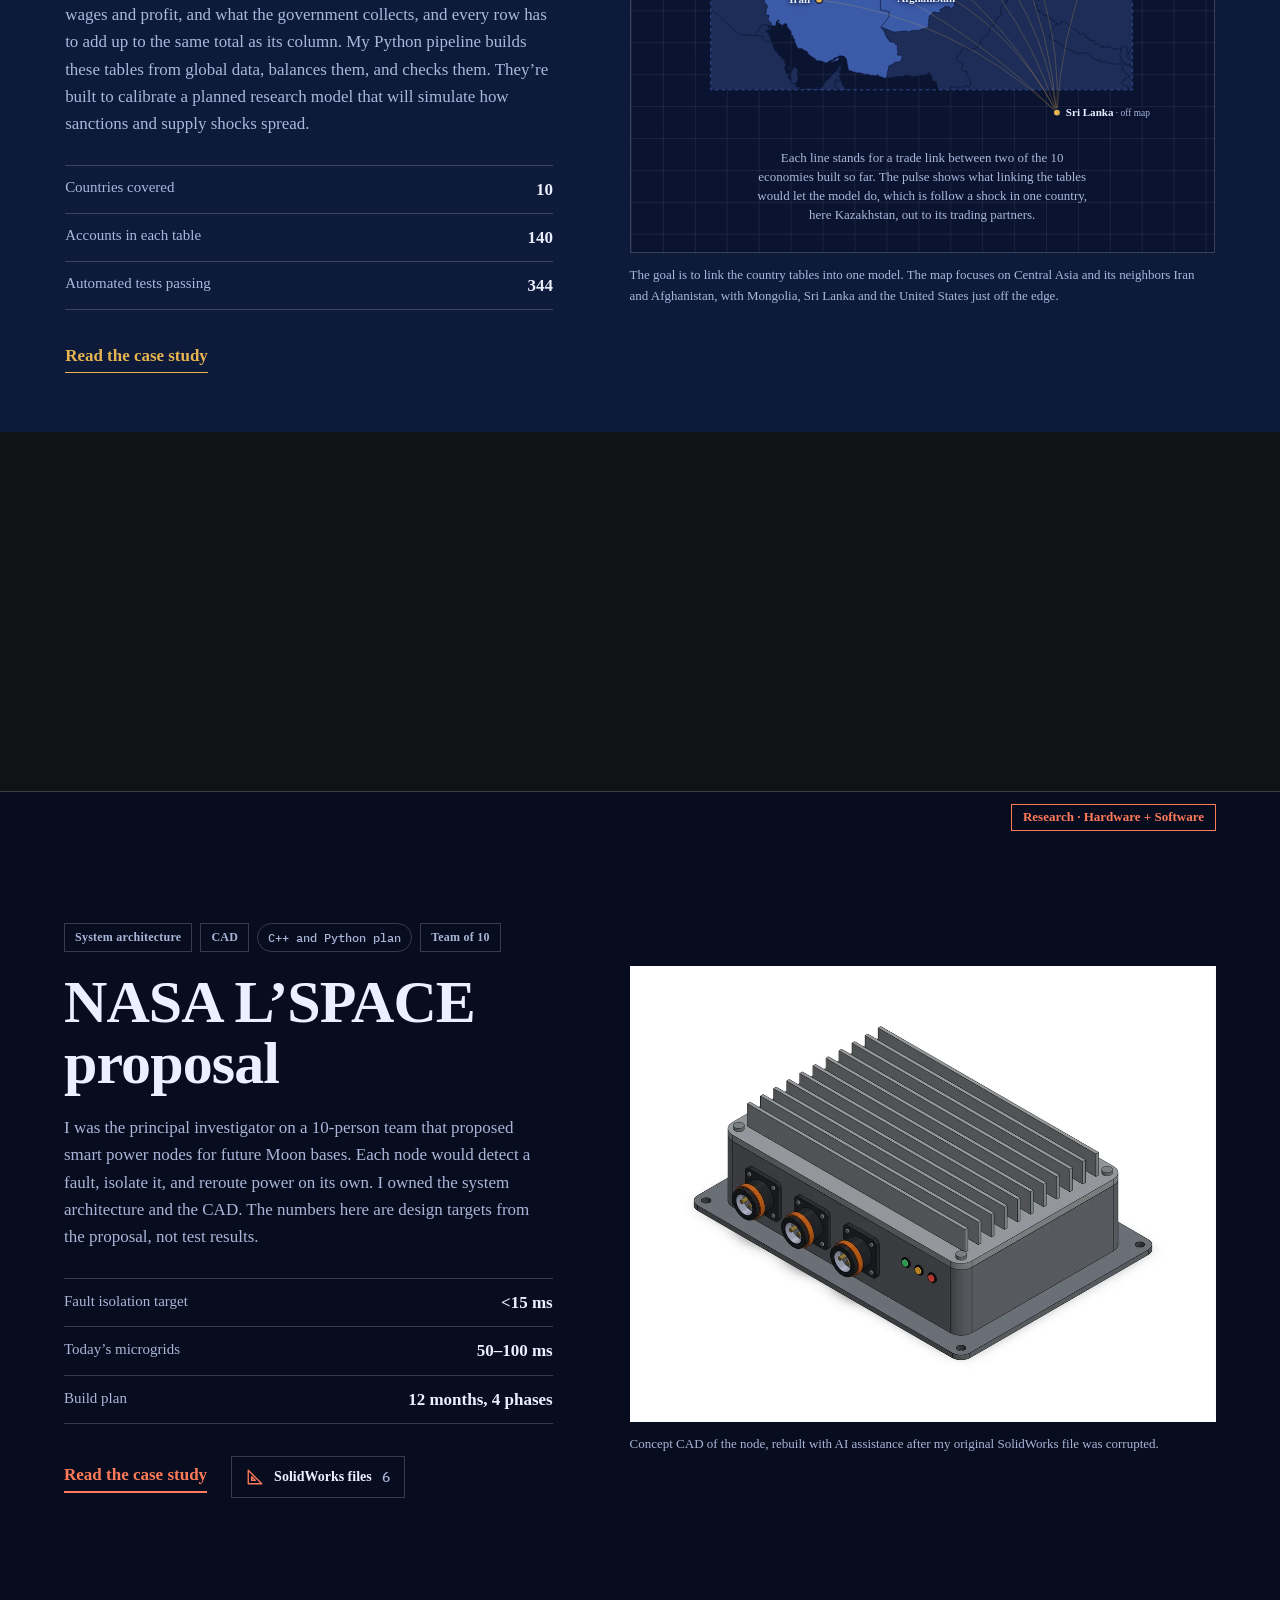
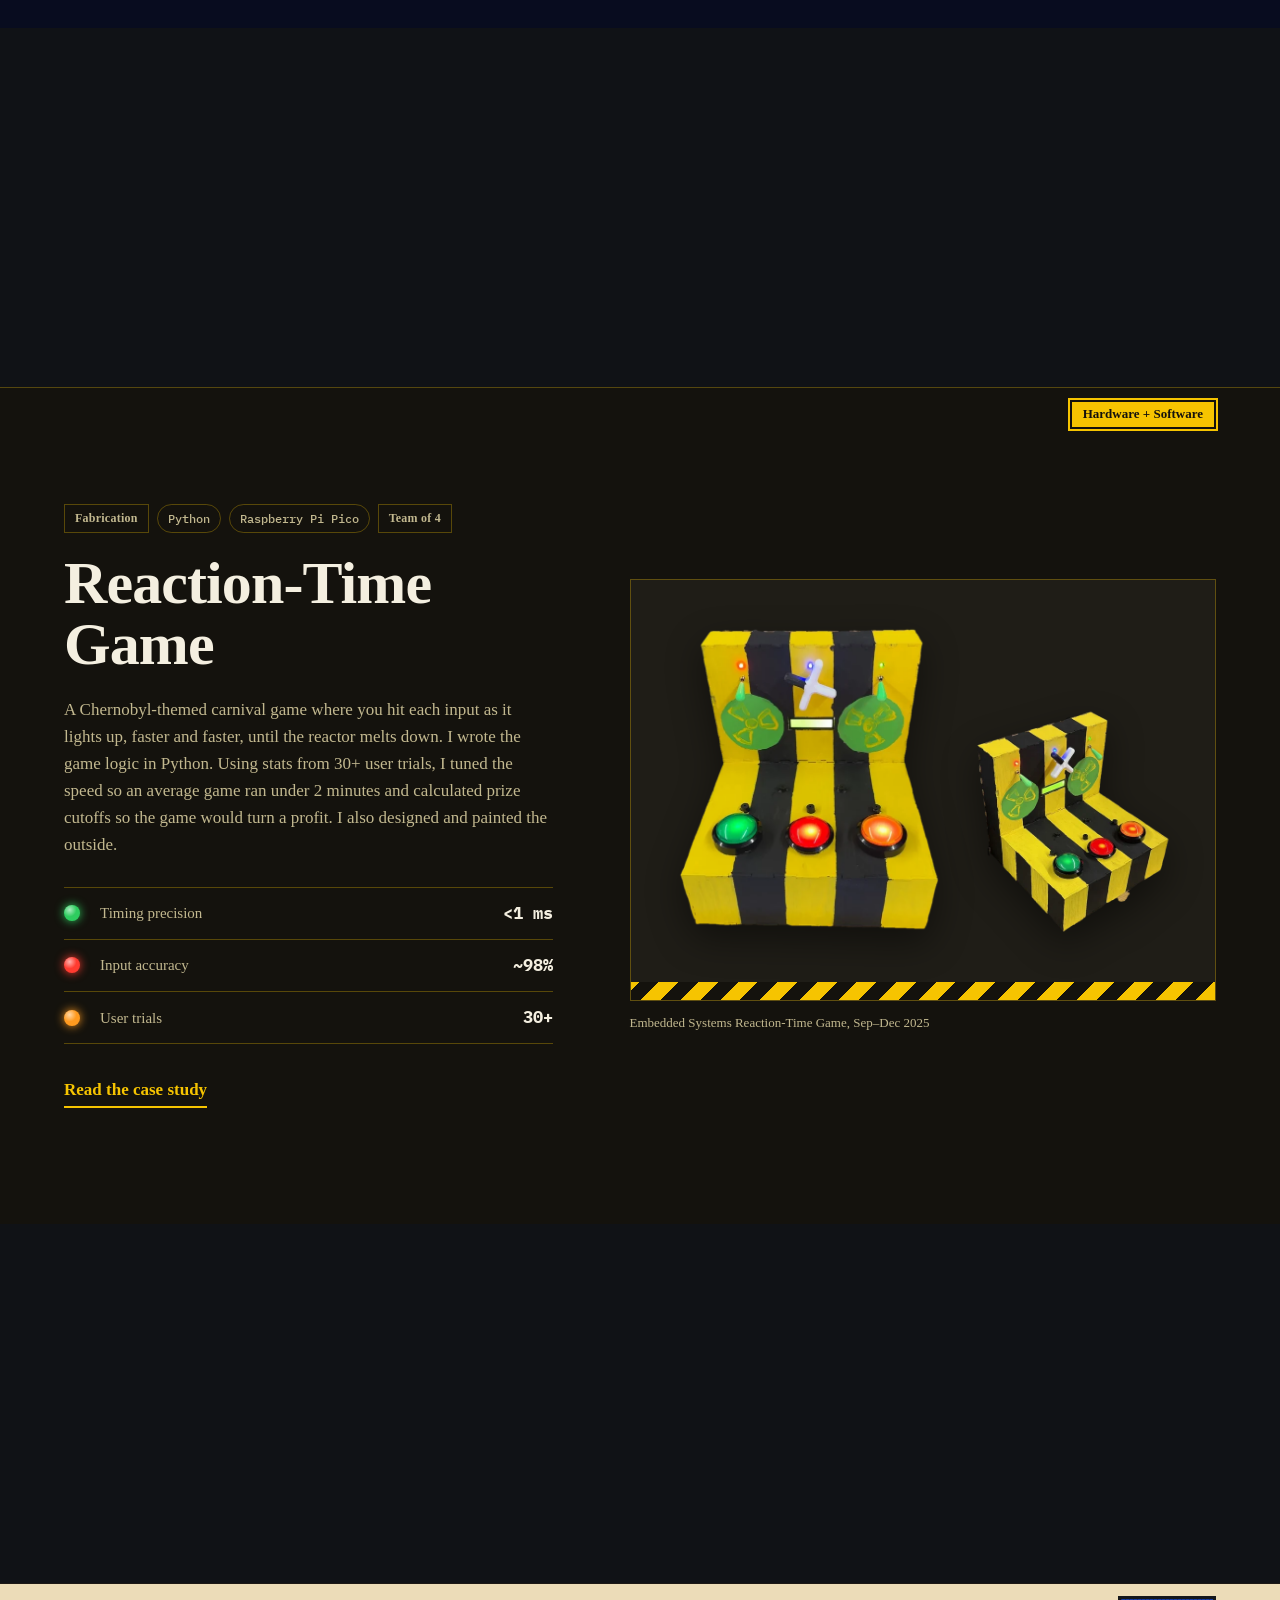
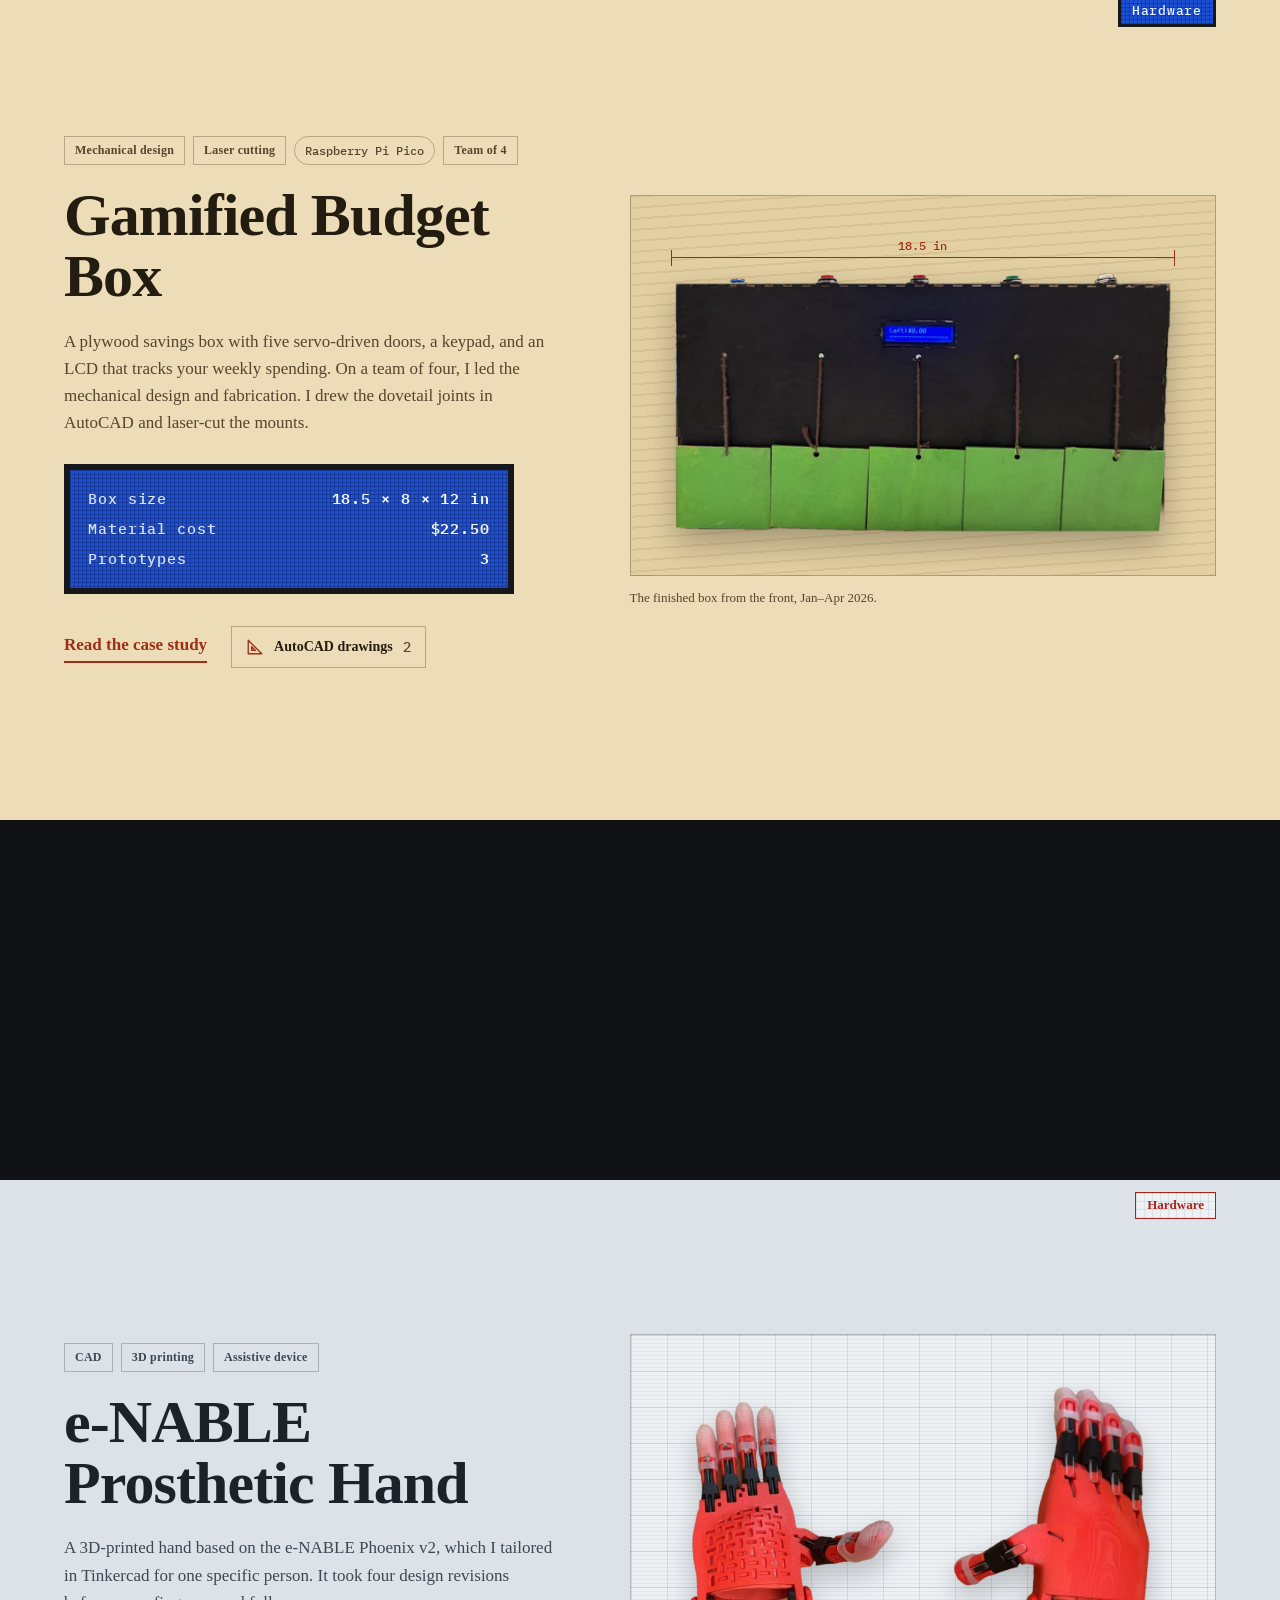
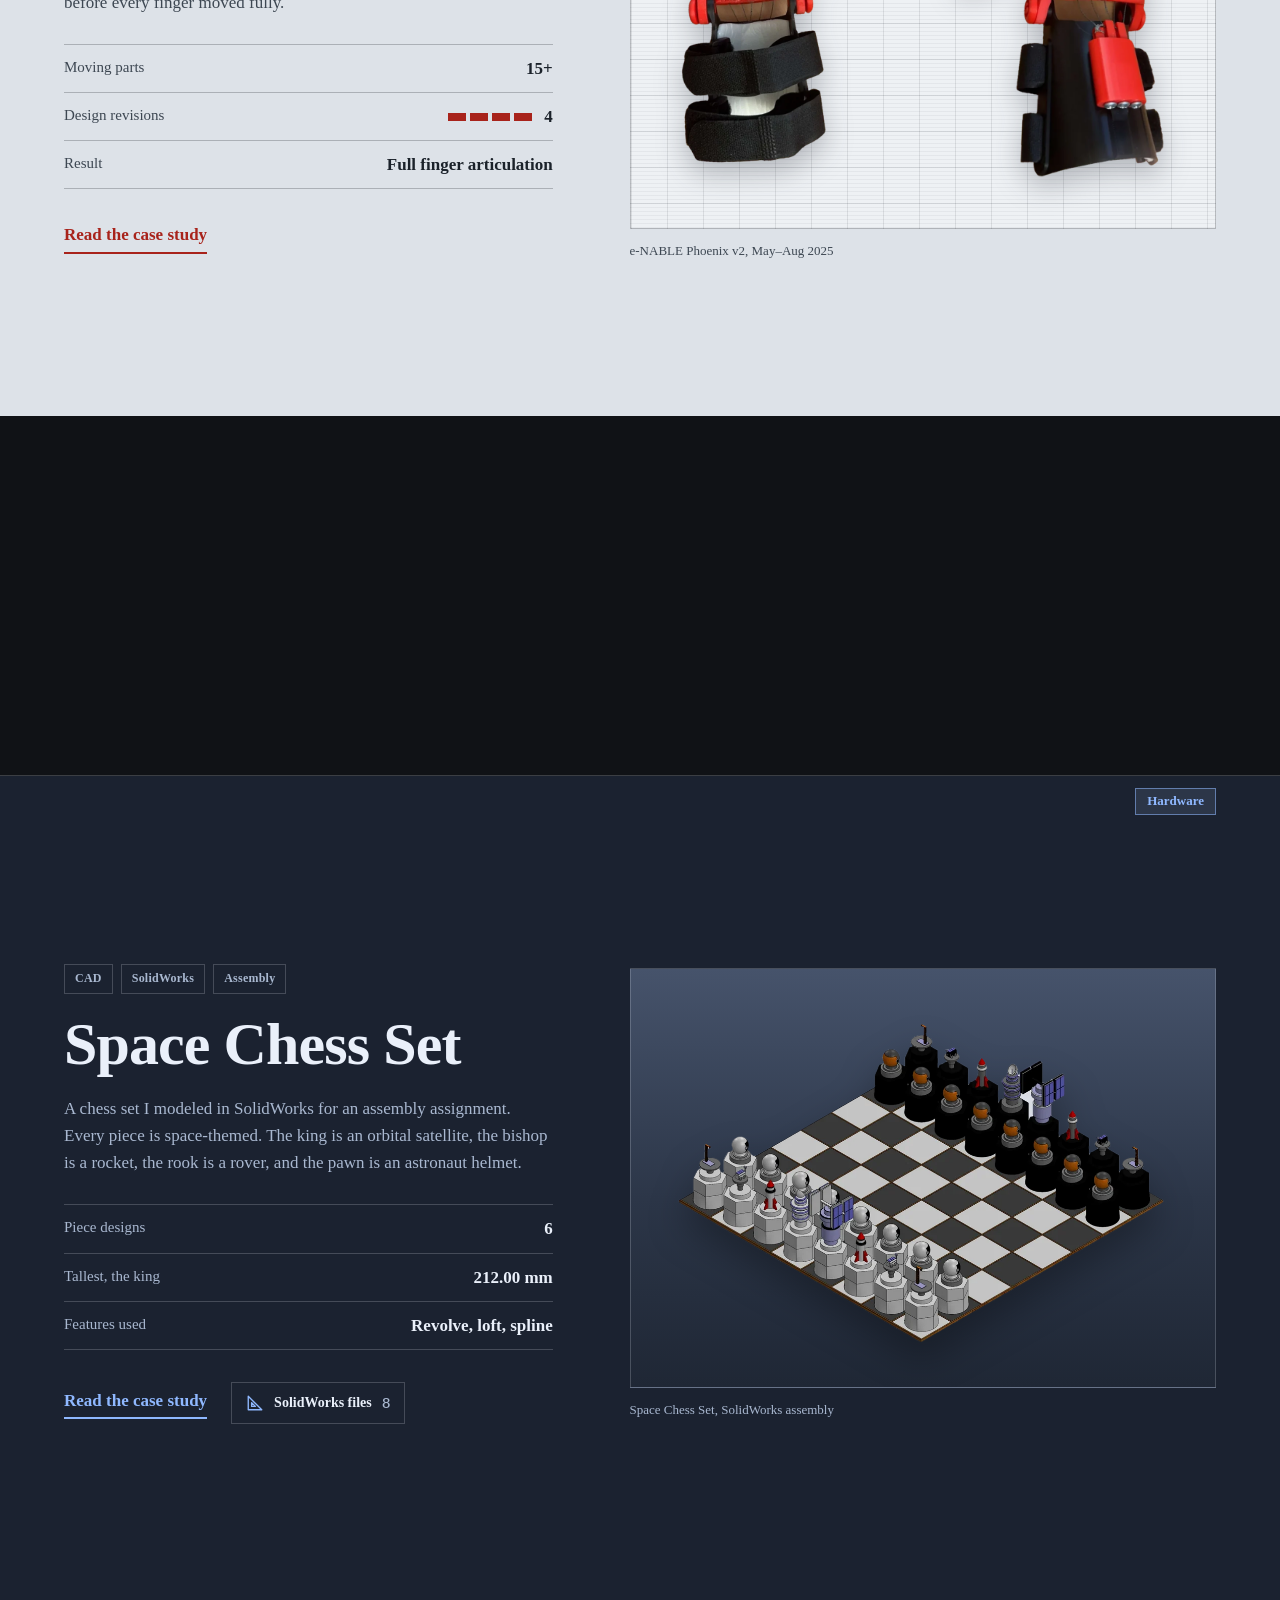
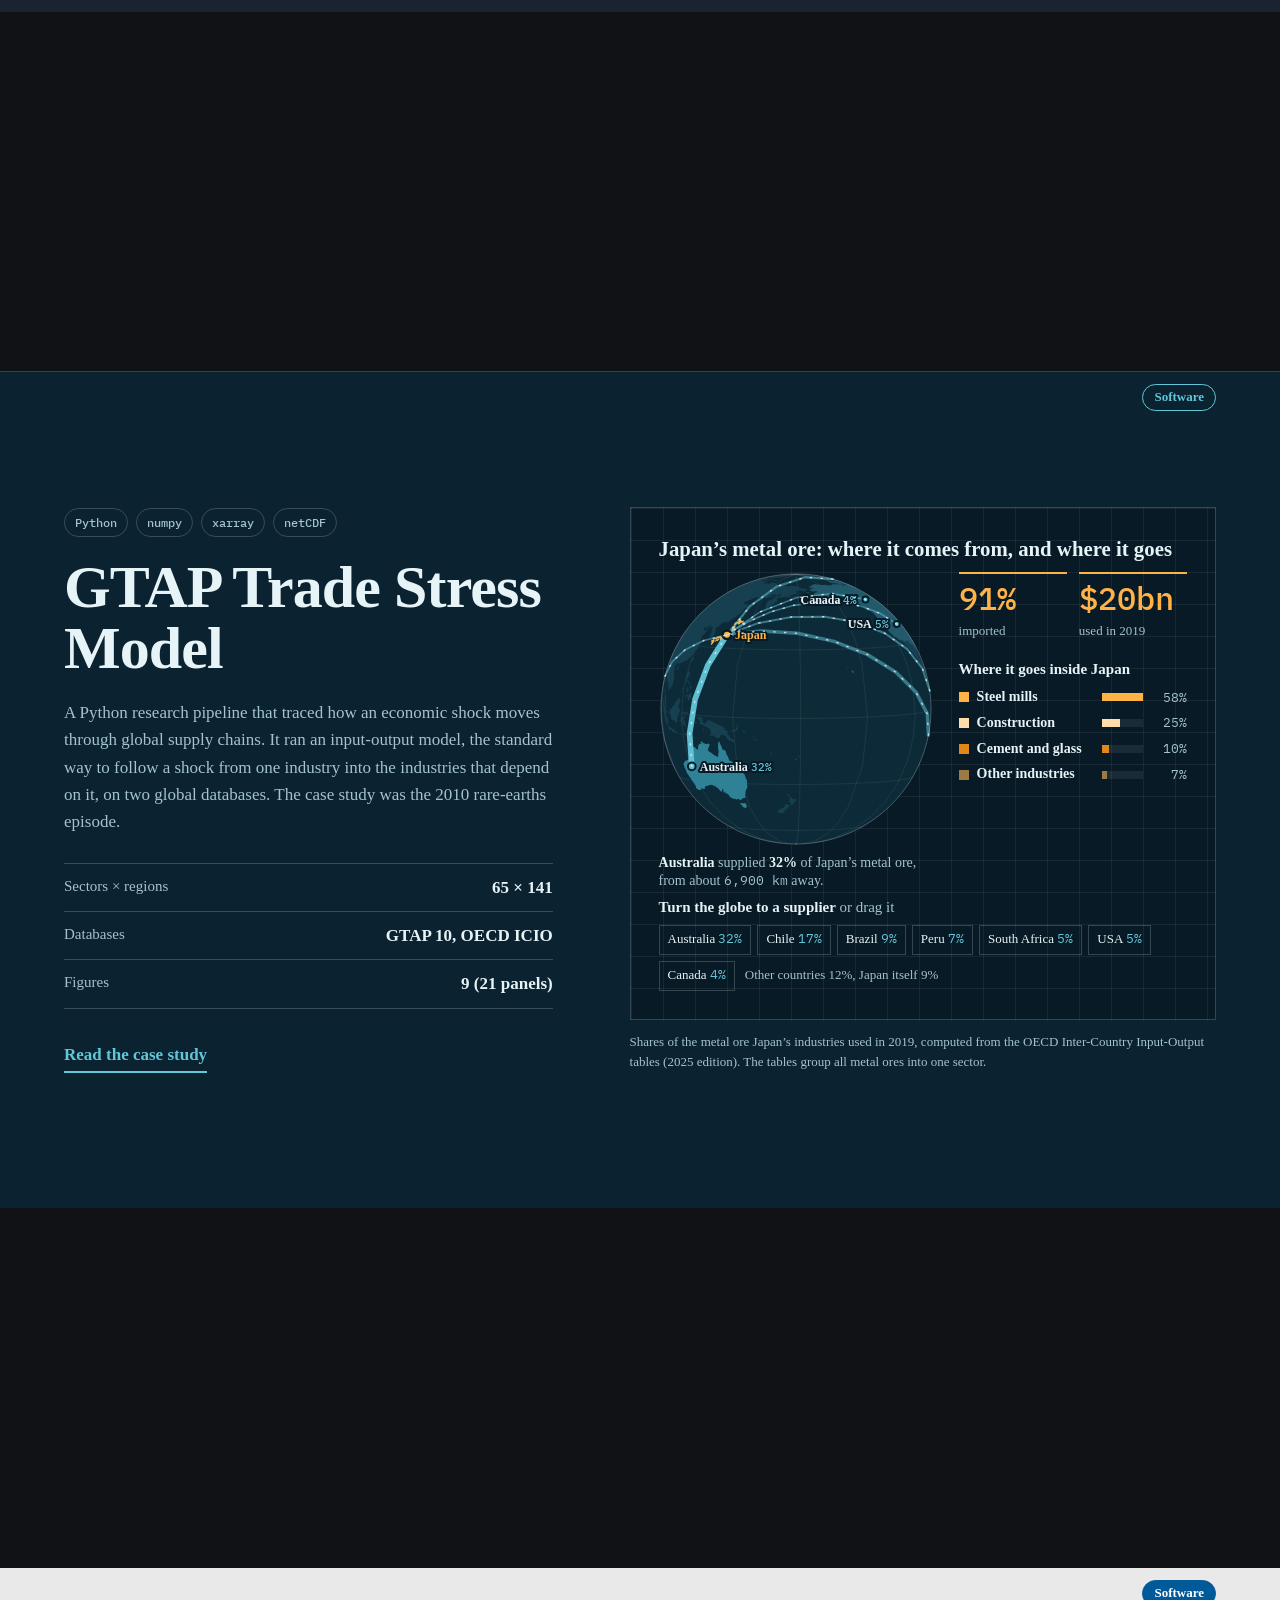
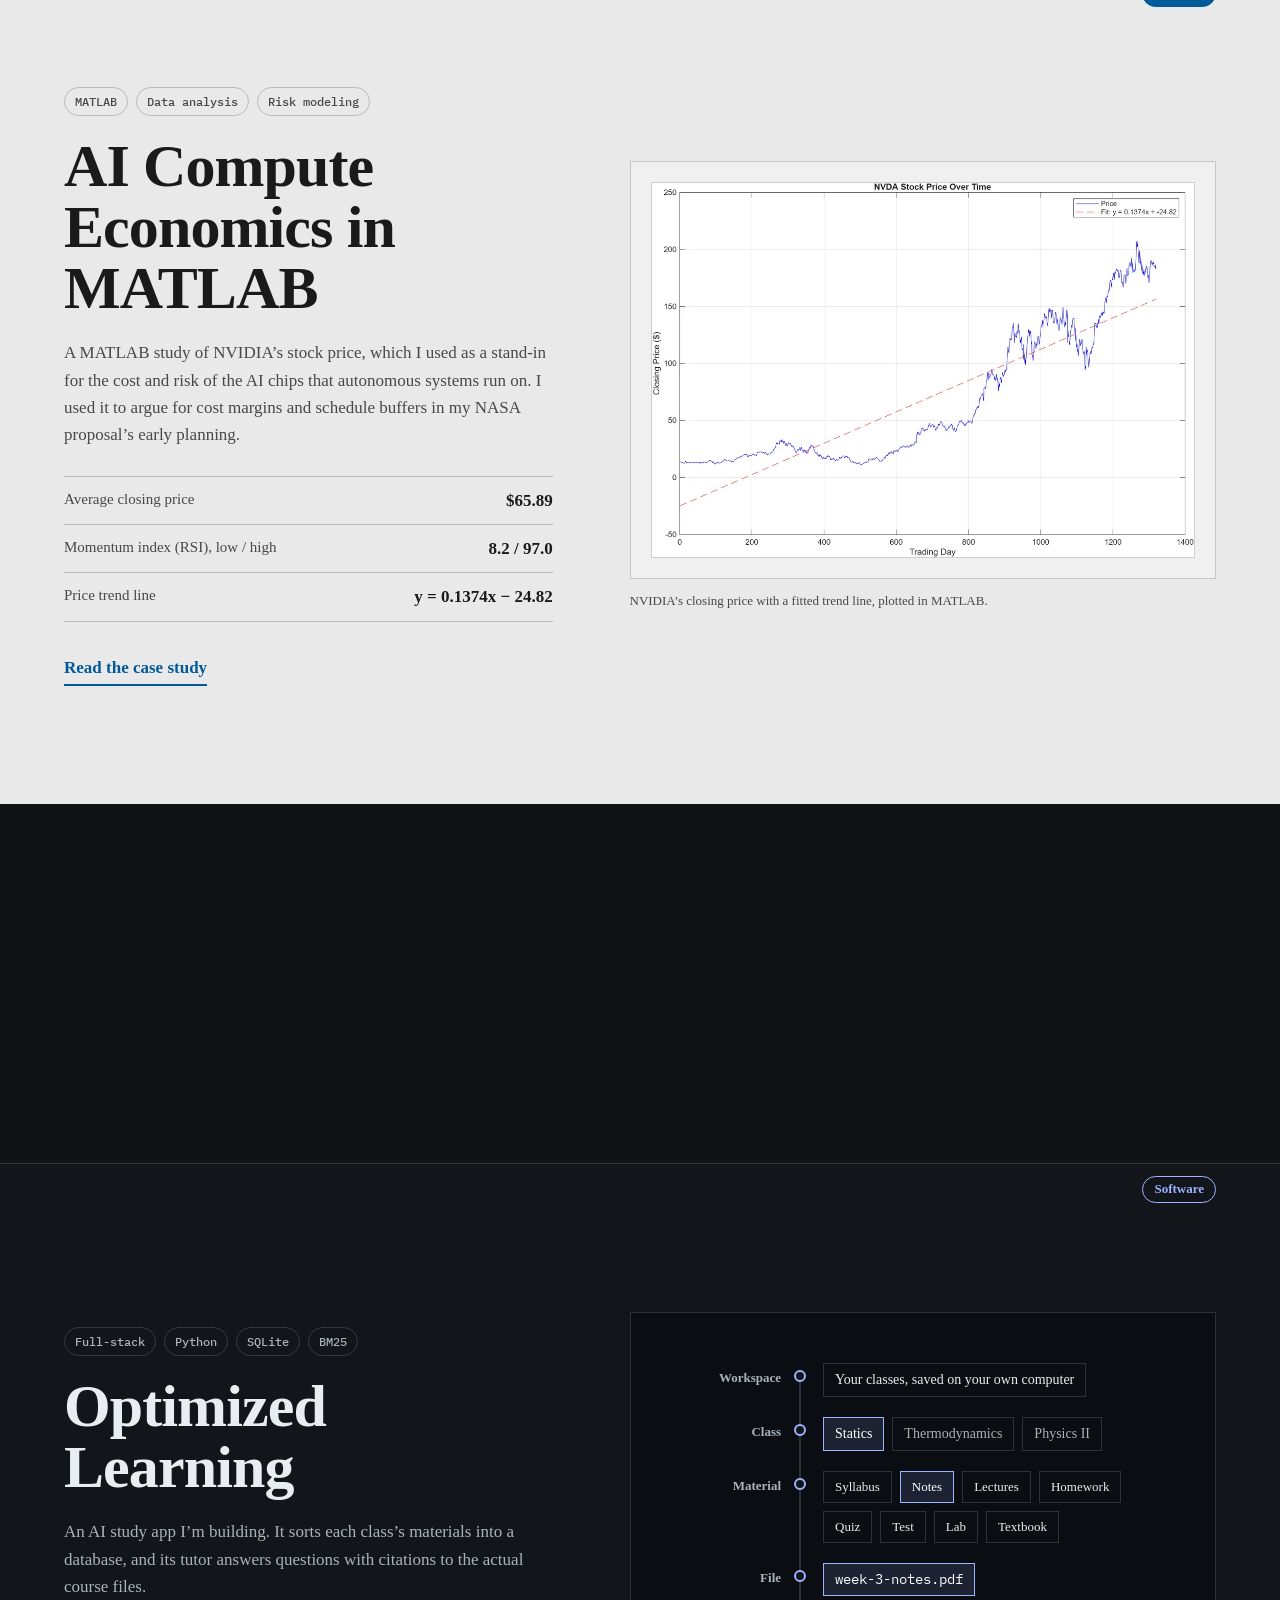
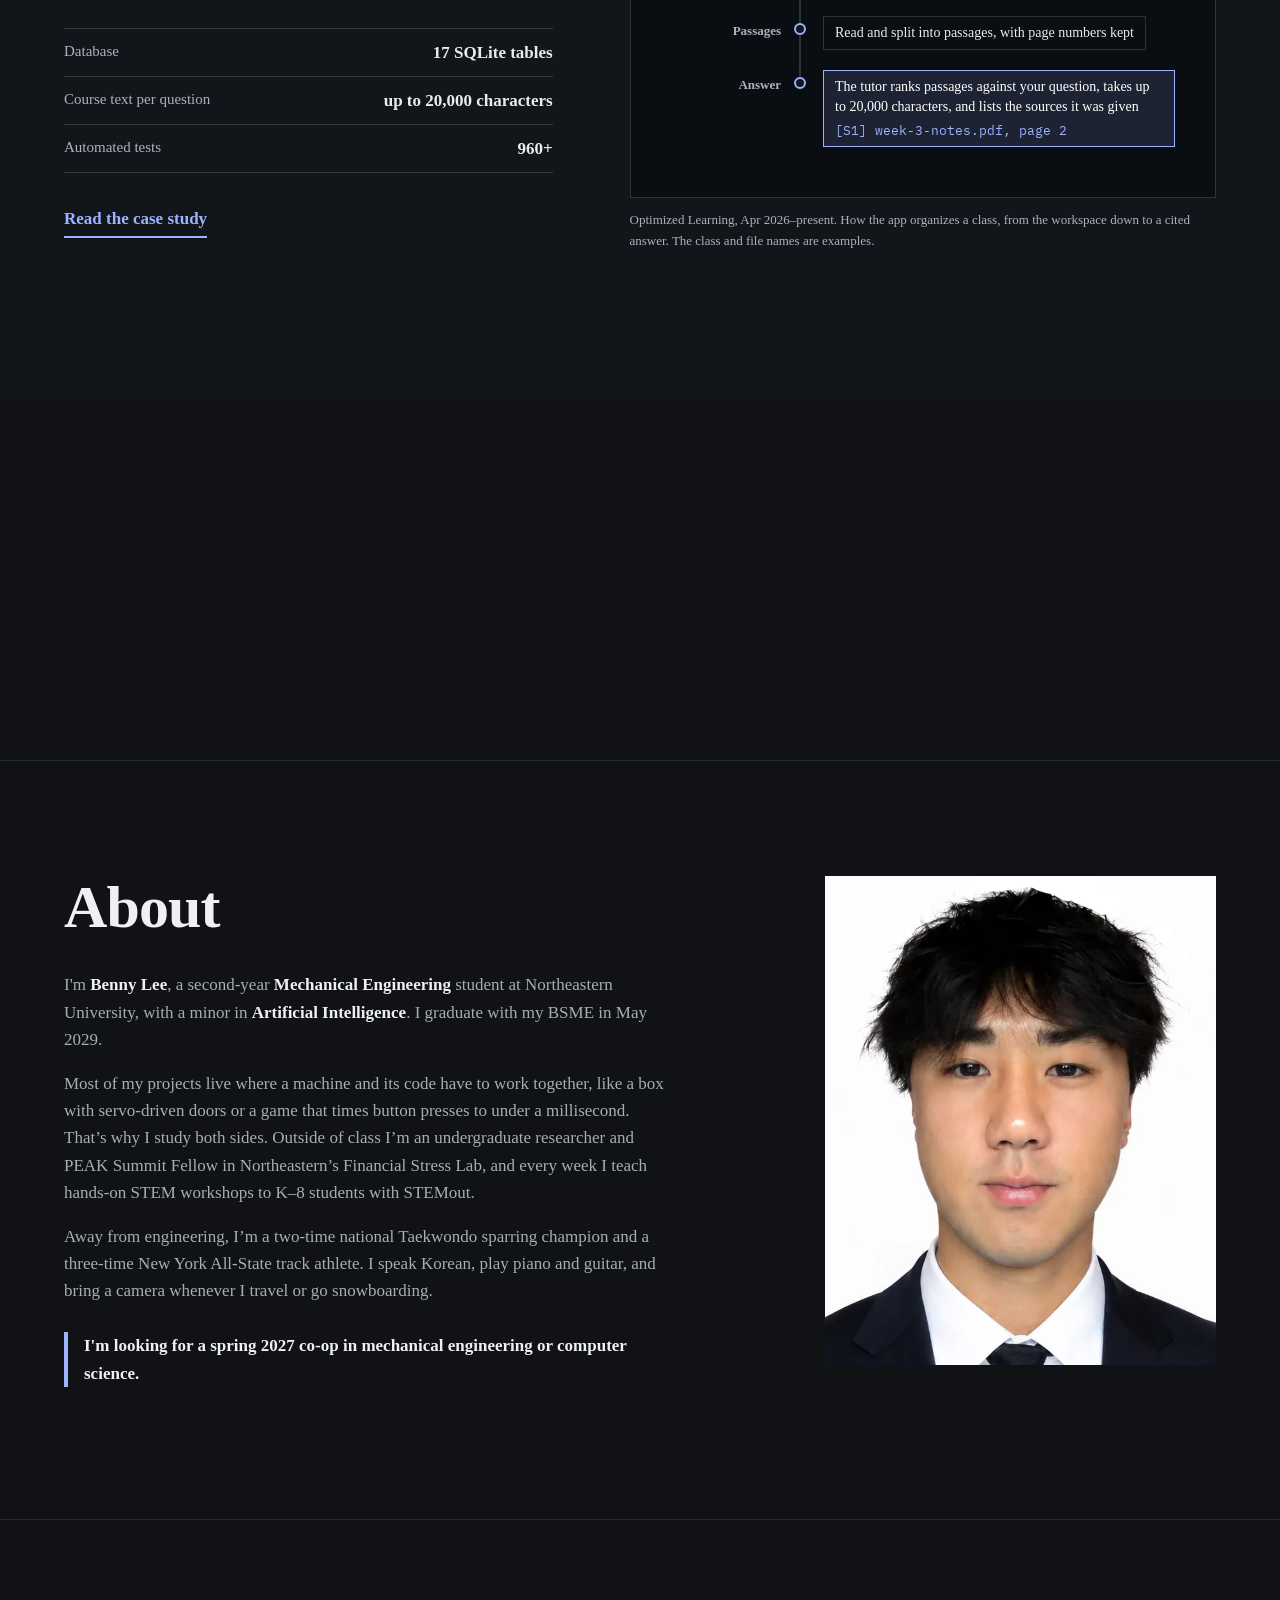
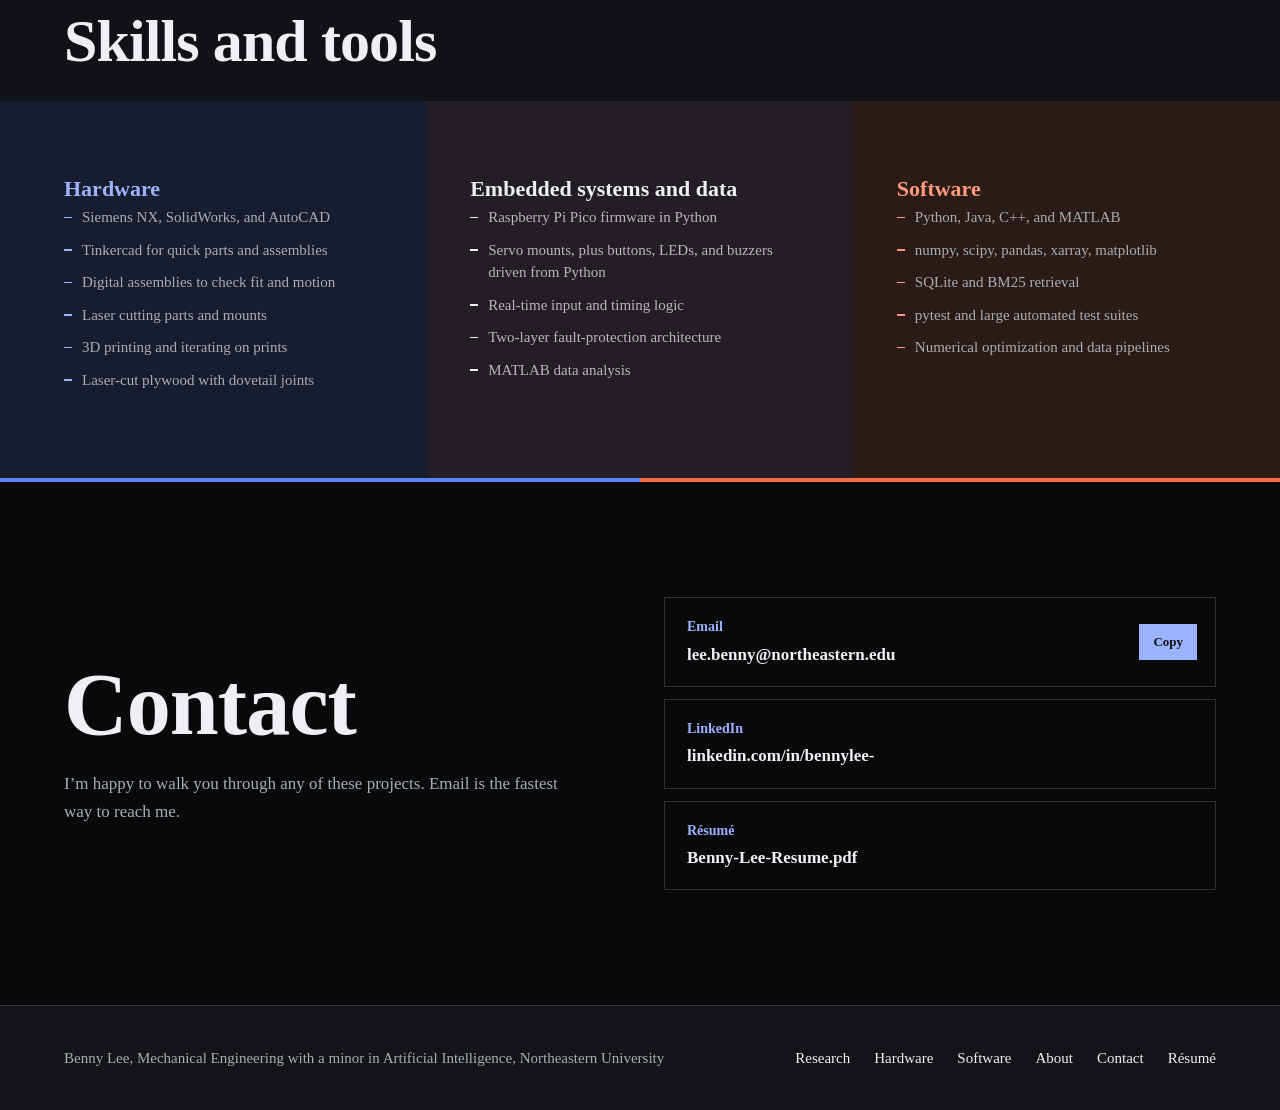
==== commit 4aa6df9a: "Add the Artificial Intelligence minor to the site and résumé Footer on every page, About, hero degre" ====
--- a/index.html
+++ b/index.html
@@ -4,12 +4,12 @@
   <meta charset="utf-8">
   <meta name="viewport" content="width=device-width, initial-scale=1">
   <title>Benny Lee | Mechanical engineering and software</title>
-  <meta name="description" content="Benny Lee is a mechanical engineering student at Northeastern University who designs hardware and writes the code that runs it.">
+  <meta name="description" content="Benny Lee is a mechanical engineering student at Northeastern University, minoring in artificial intelligence, who designs hardware and writes the code that runs it.">
   <meta name="theme-color" content="#101216">
 
   <meta property="og:type" content="website">
   <meta property="og:title" content="Benny Lee | Mechanical engineering and software">
-  <meta property="og:description" content="Hardware and software projects by Benny Lee, Mechanical Engineering, Northeastern University.">
+  <meta property="og:description" content="Hardware and software projects by Benny Lee, Mechanical Engineering with a minor in Artificial Intelligence, Northeastern University.">
   <meta property="og:url" content="https://bennylee.me/">
   <meta property="og:image" content="https://bennylee.me/assets/og-card.png">
   <meta property="og:image:width" content="1200">
@@ -51,7 +51,7 @@
          overlap at the +. Each circle lists that major's skills and links to its projects. -->
     <section class="hero" id="top" aria-labelledby="hero-name">
       <h1 id="hero-name">Benny Lee</h1>
-      <p class="sr-only">Mechanical Engineering, Northeastern University</p>
+      <p class="sr-only">Mechanical Engineering with a minor in Artificial Intelligence, Northeastern University</p>
       <div class="venn">
         <span class="c me" aria-hidden="true"></span>
         <span class="c cs" aria-hidden="true"></span>
@@ -454,7 +454,7 @@
       <div class="about-inner">
         <div class="about-text">
           <h2 class="section-title" id="about-title">About</h2>
-          <p>I'm <strong>Benny Lee</strong>, a second-year <strong>Mechanical Engineering</strong> student at Northeastern University. I graduate with my BSME in May 2029.</p>
+          <p>I'm <strong>Benny Lee</strong>, a second-year <strong>Mechanical Engineering</strong> student at Northeastern University, with a minor in <strong>Artificial Intelligence</strong>. I graduate with my BSME in May 2029.</p>
           <p>Most of my projects live where a machine and its code have to work together, like a box with servo-driven doors or a game that times button presses to under a millisecond. That’s why I study both sides. Outside of class I’m an undergraduate researcher and PEAK Summit Fellow in Northeastern’s Financial Stress Lab, and every week I teach hands-on STEM workshops to K–8 students with STEMout.</p>
           <p>Away from engineering, I’m a two-time national Taekwondo sparring champion and a three-time New York All-State track athlete. I speak Korean, play piano and guitar, and bring a camera whenever I travel or go snowboarding.</p>
           <p class="about-seeking">I'm looking for a spring 2027 co-op in mechanical engineering or computer science.</p>
@@ -536,7 +536,7 @@
   </main>
 
   <footer class="footer">
-    <p>Benny Lee, Mechanical Engineering, Northeastern University</p>
+    <p>Benny Lee, Mechanical Engineering with a minor in Artificial Intelligence, Northeastern University</p>
     <nav aria-label="Footer">
       <a href="#research">Research</a>
       <a href="#hardware">Hardware</a>
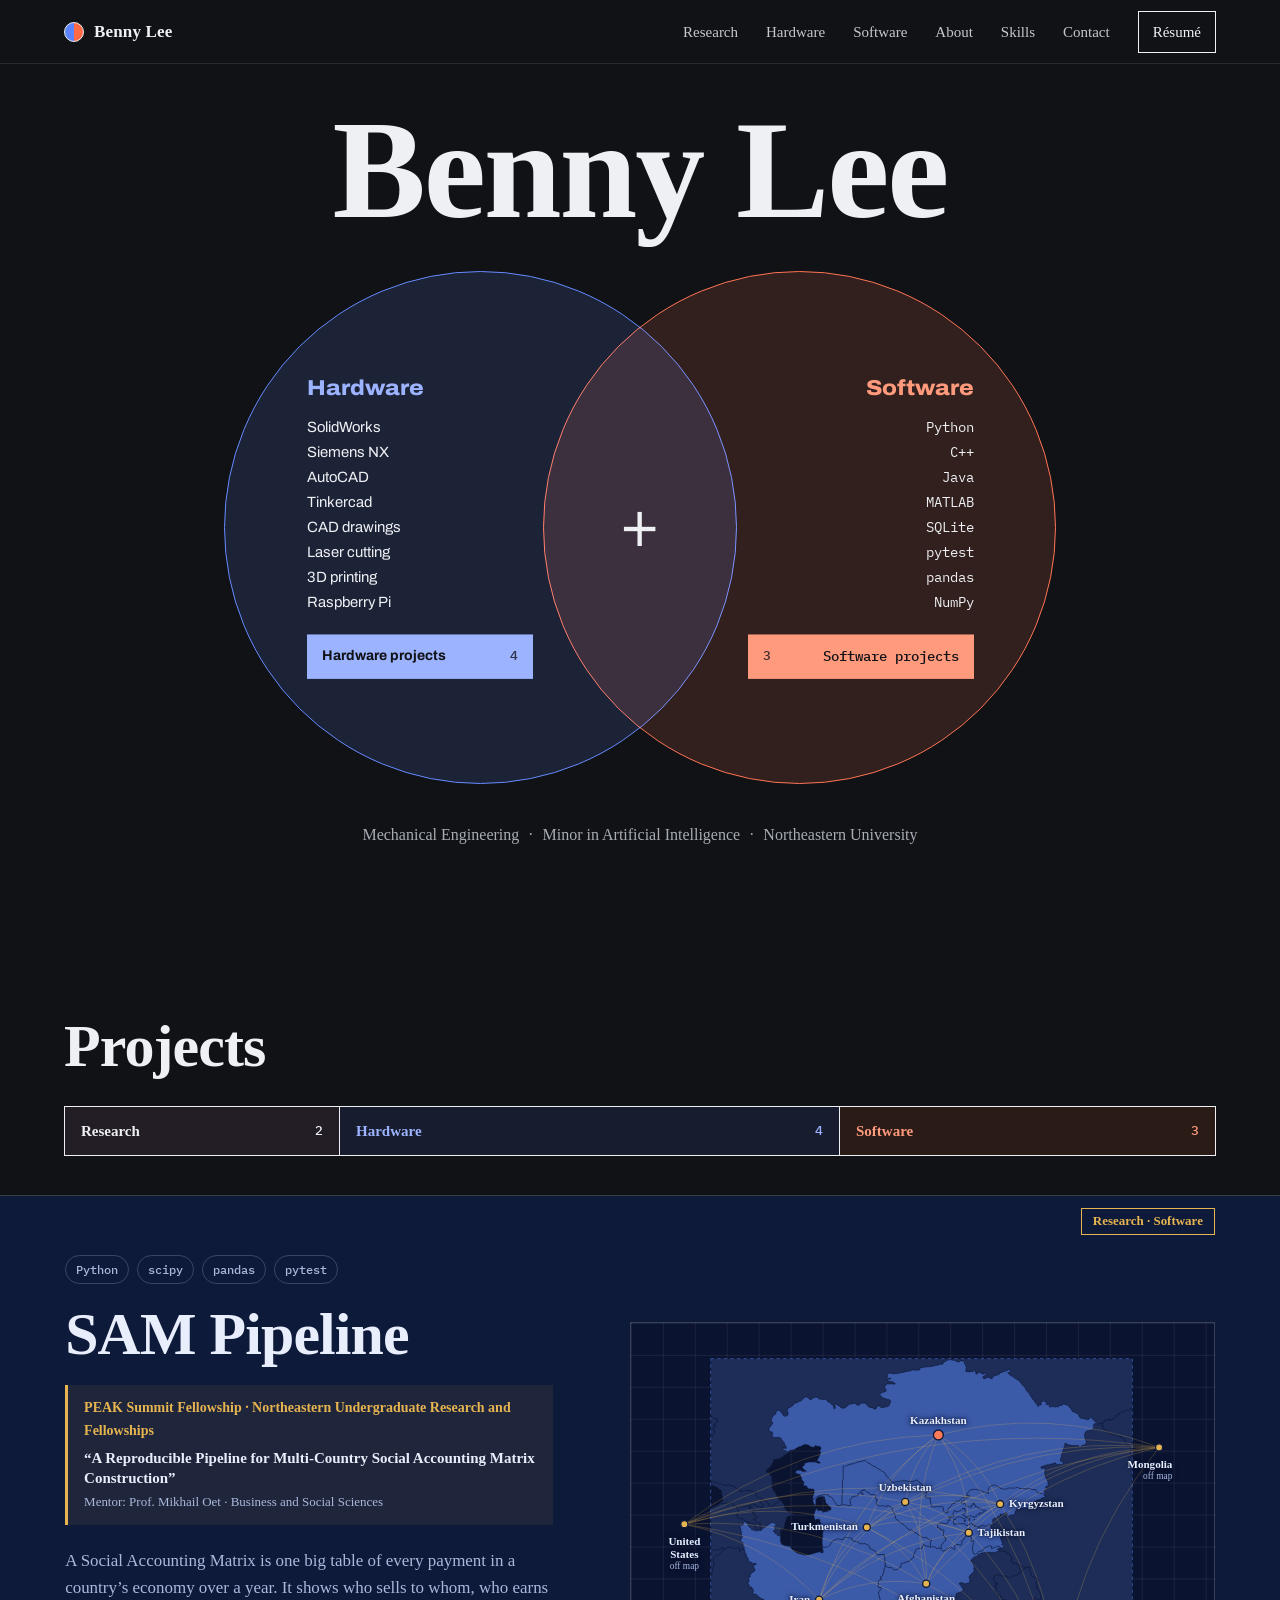
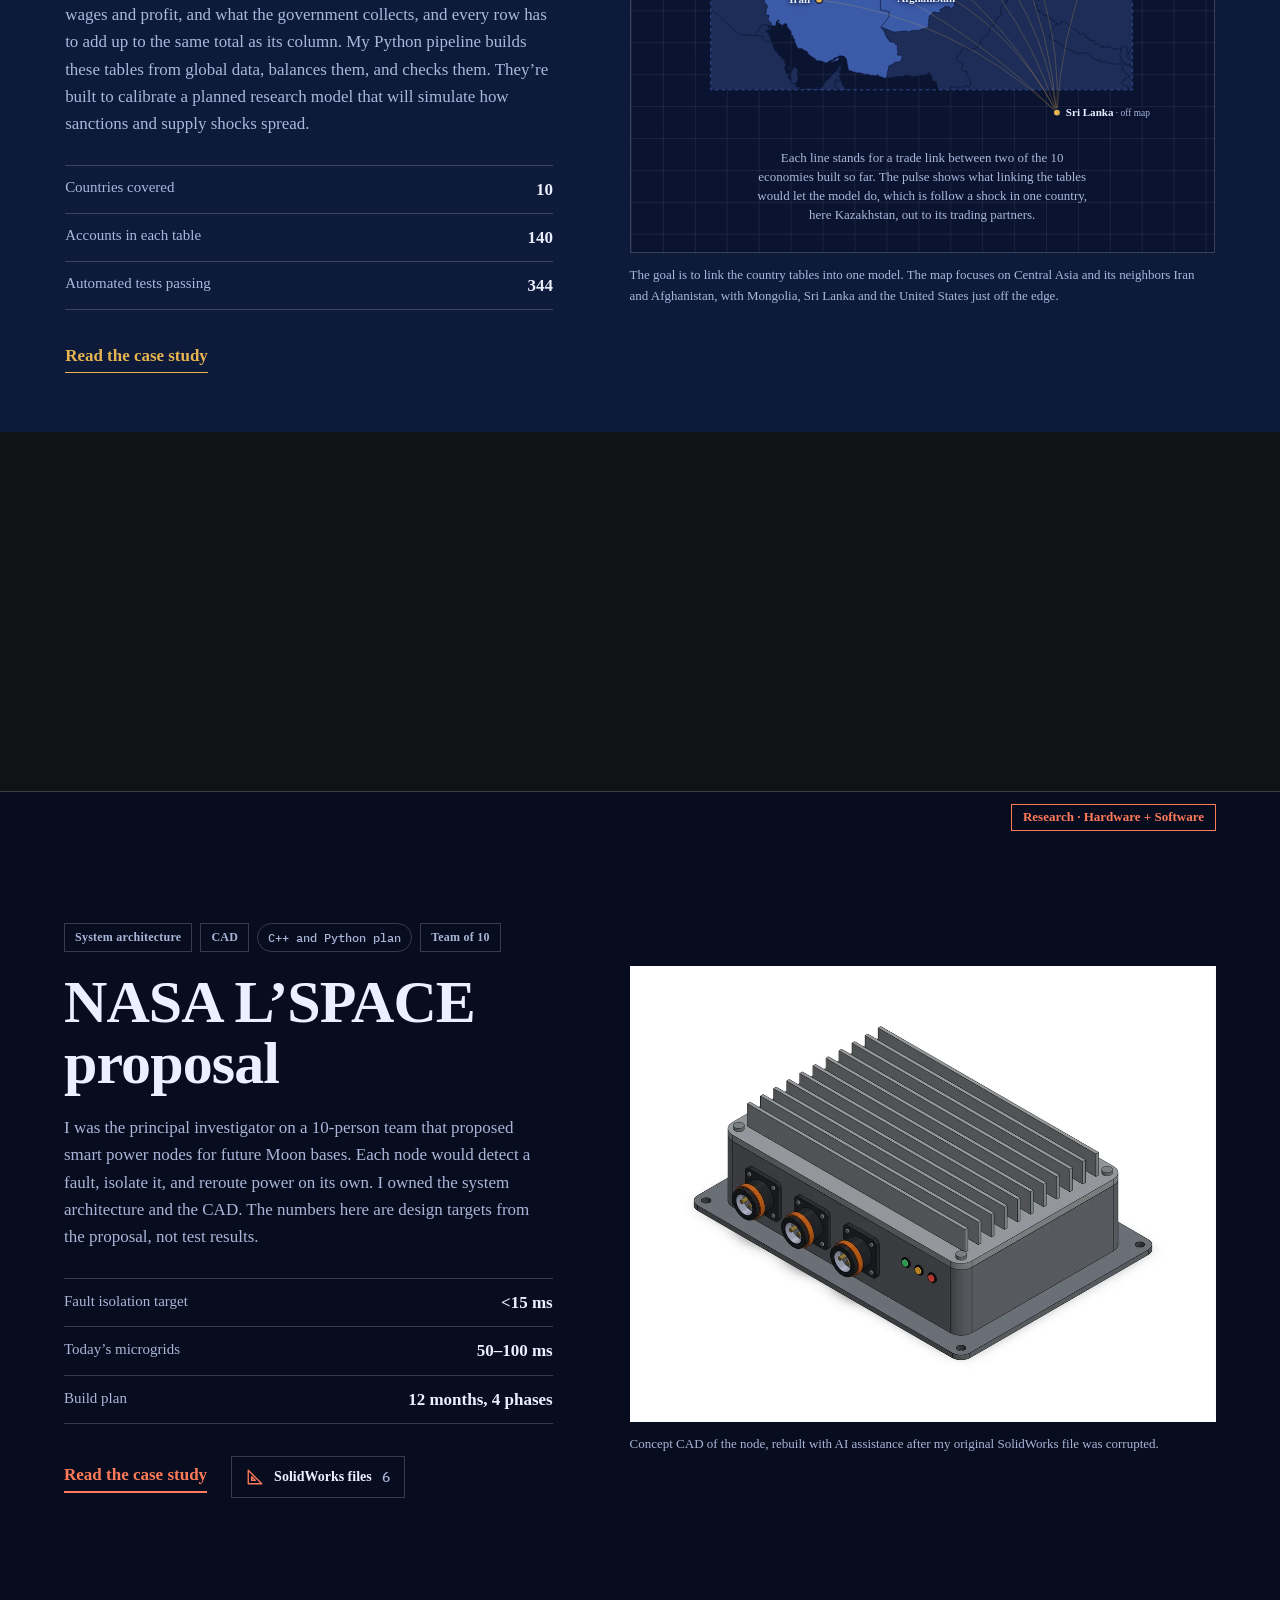
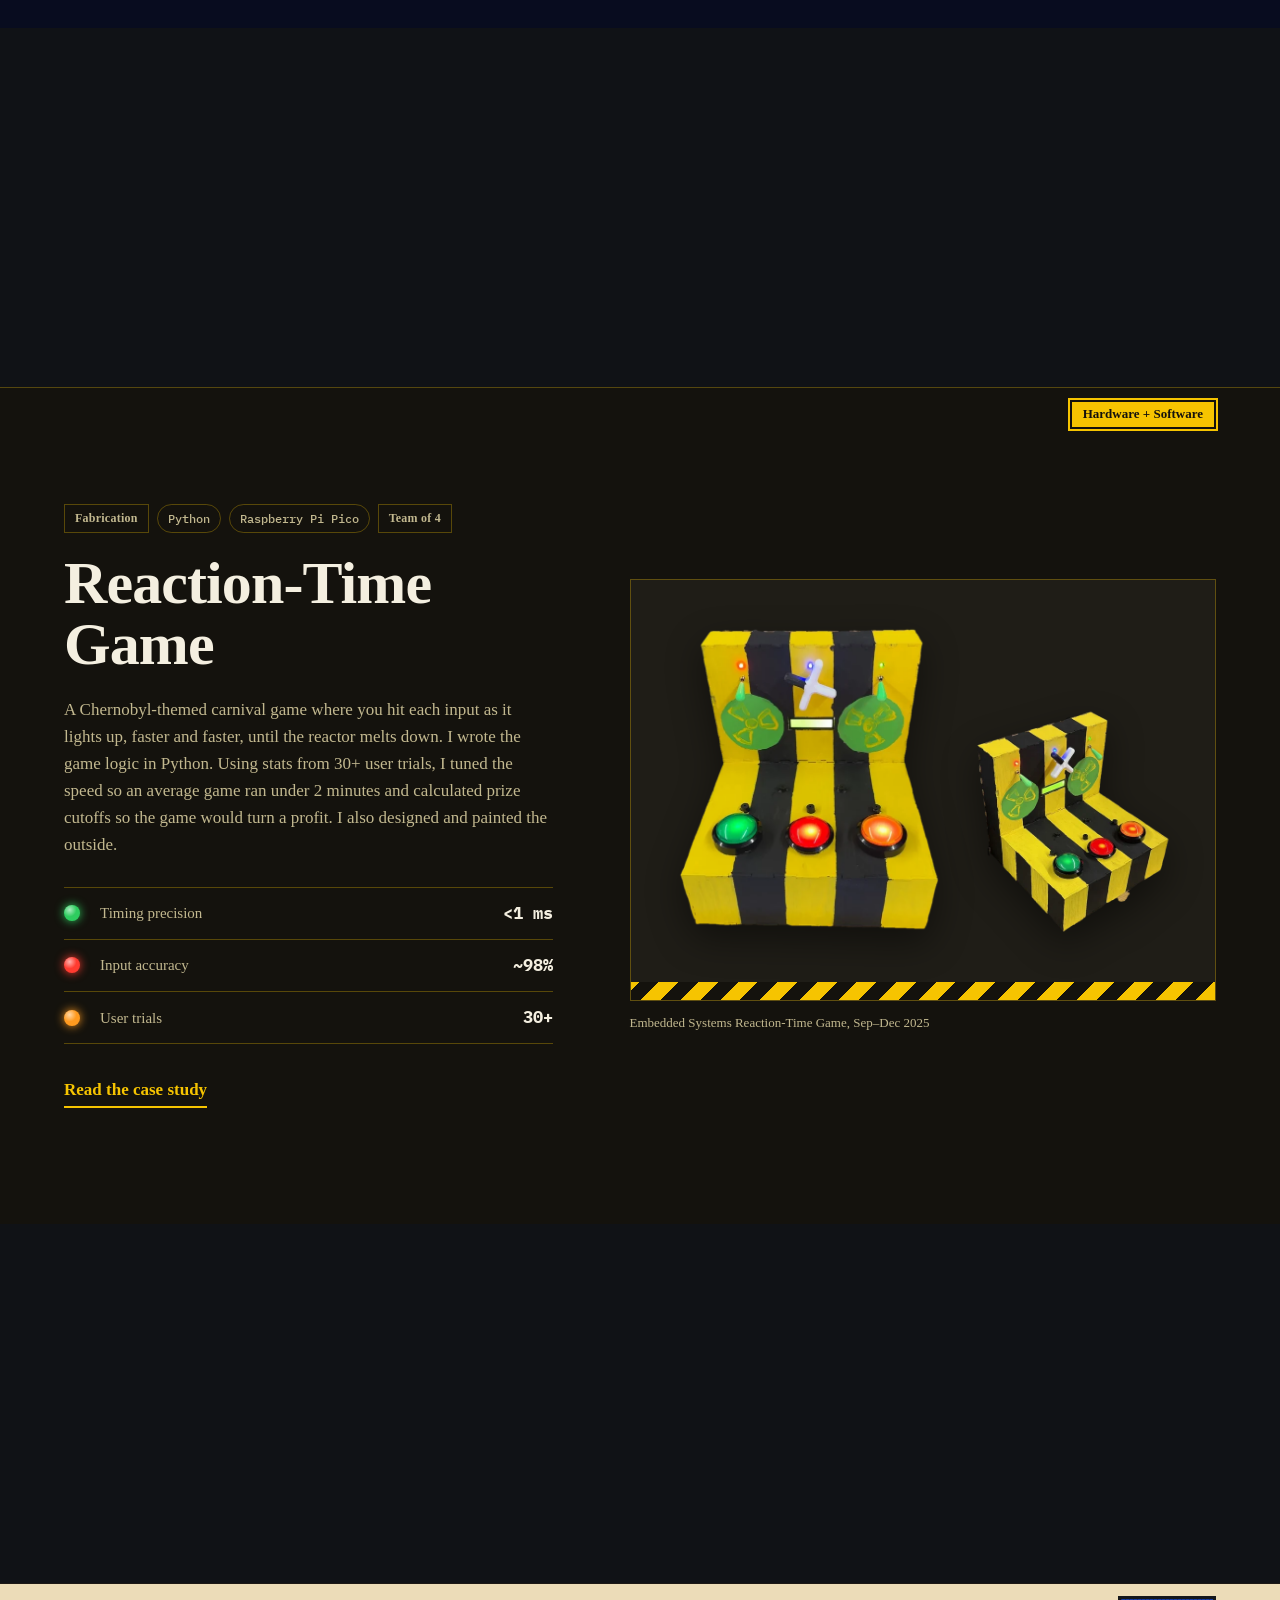
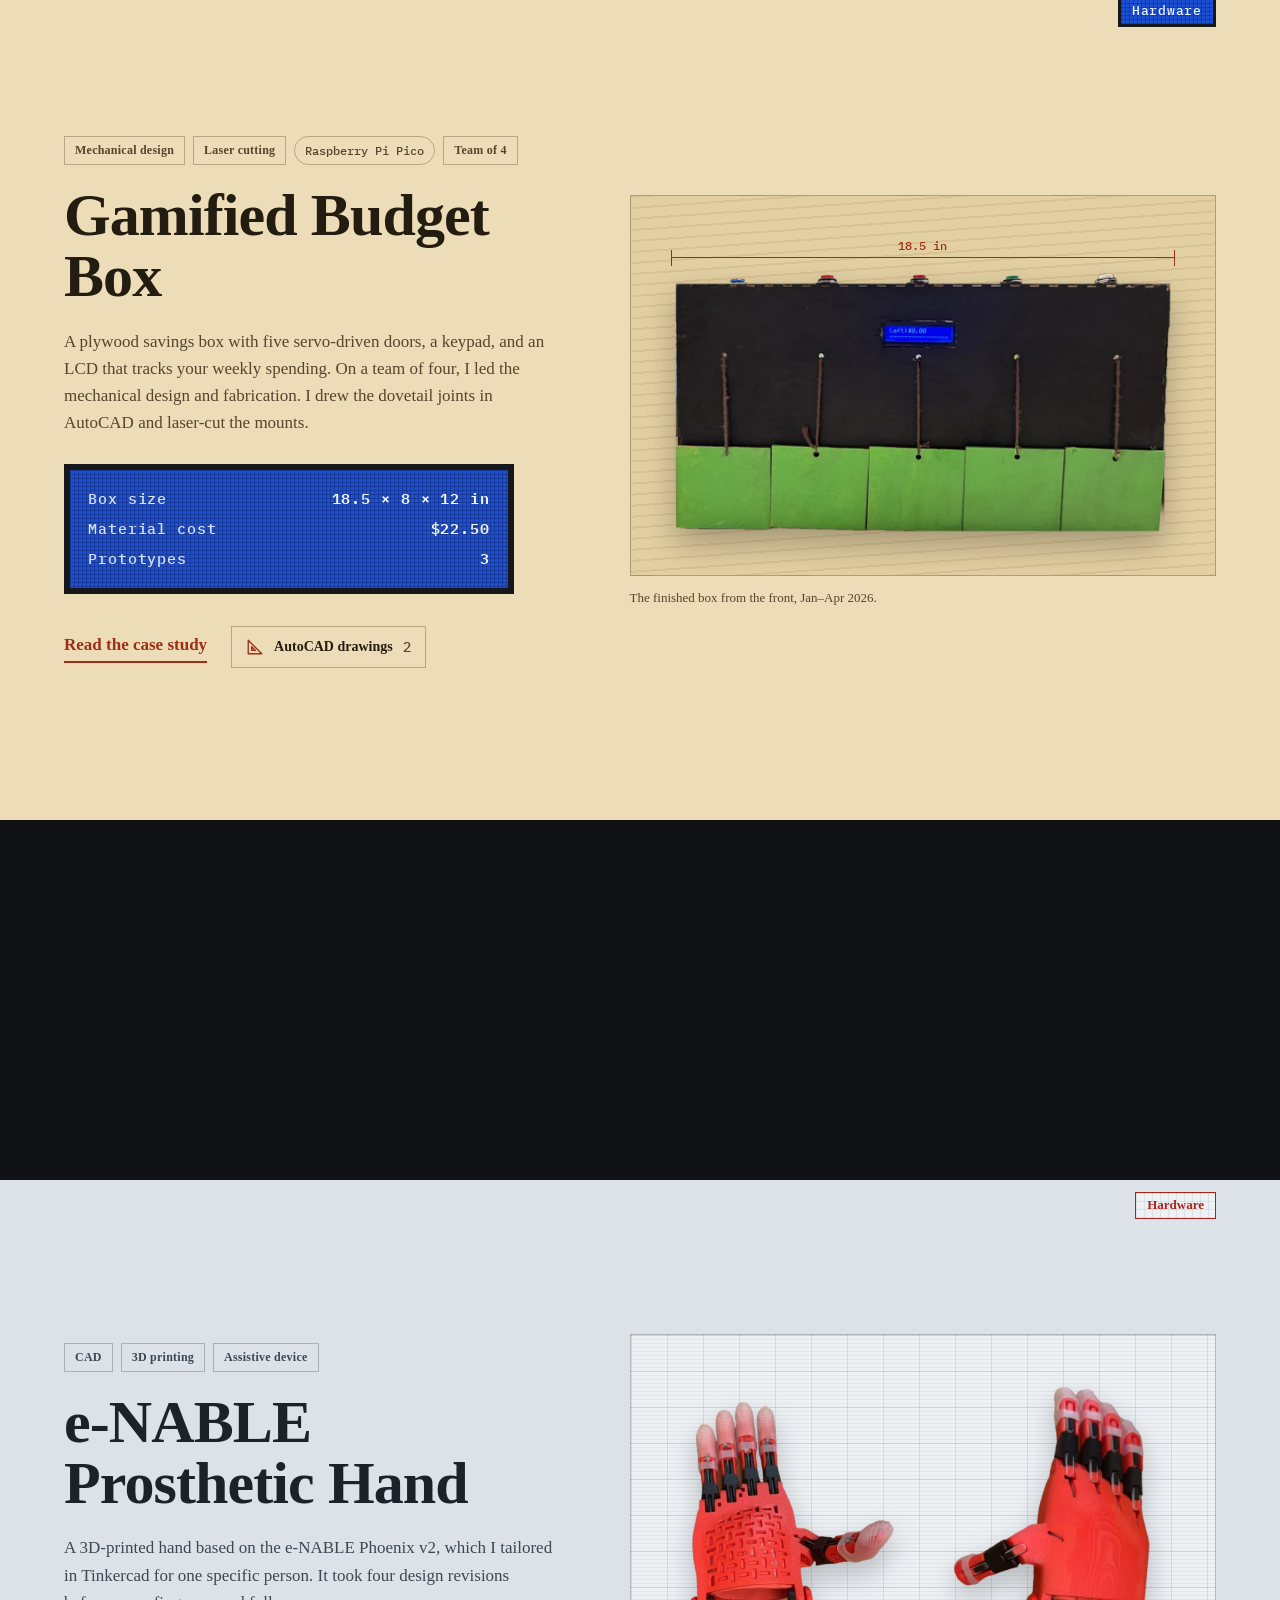
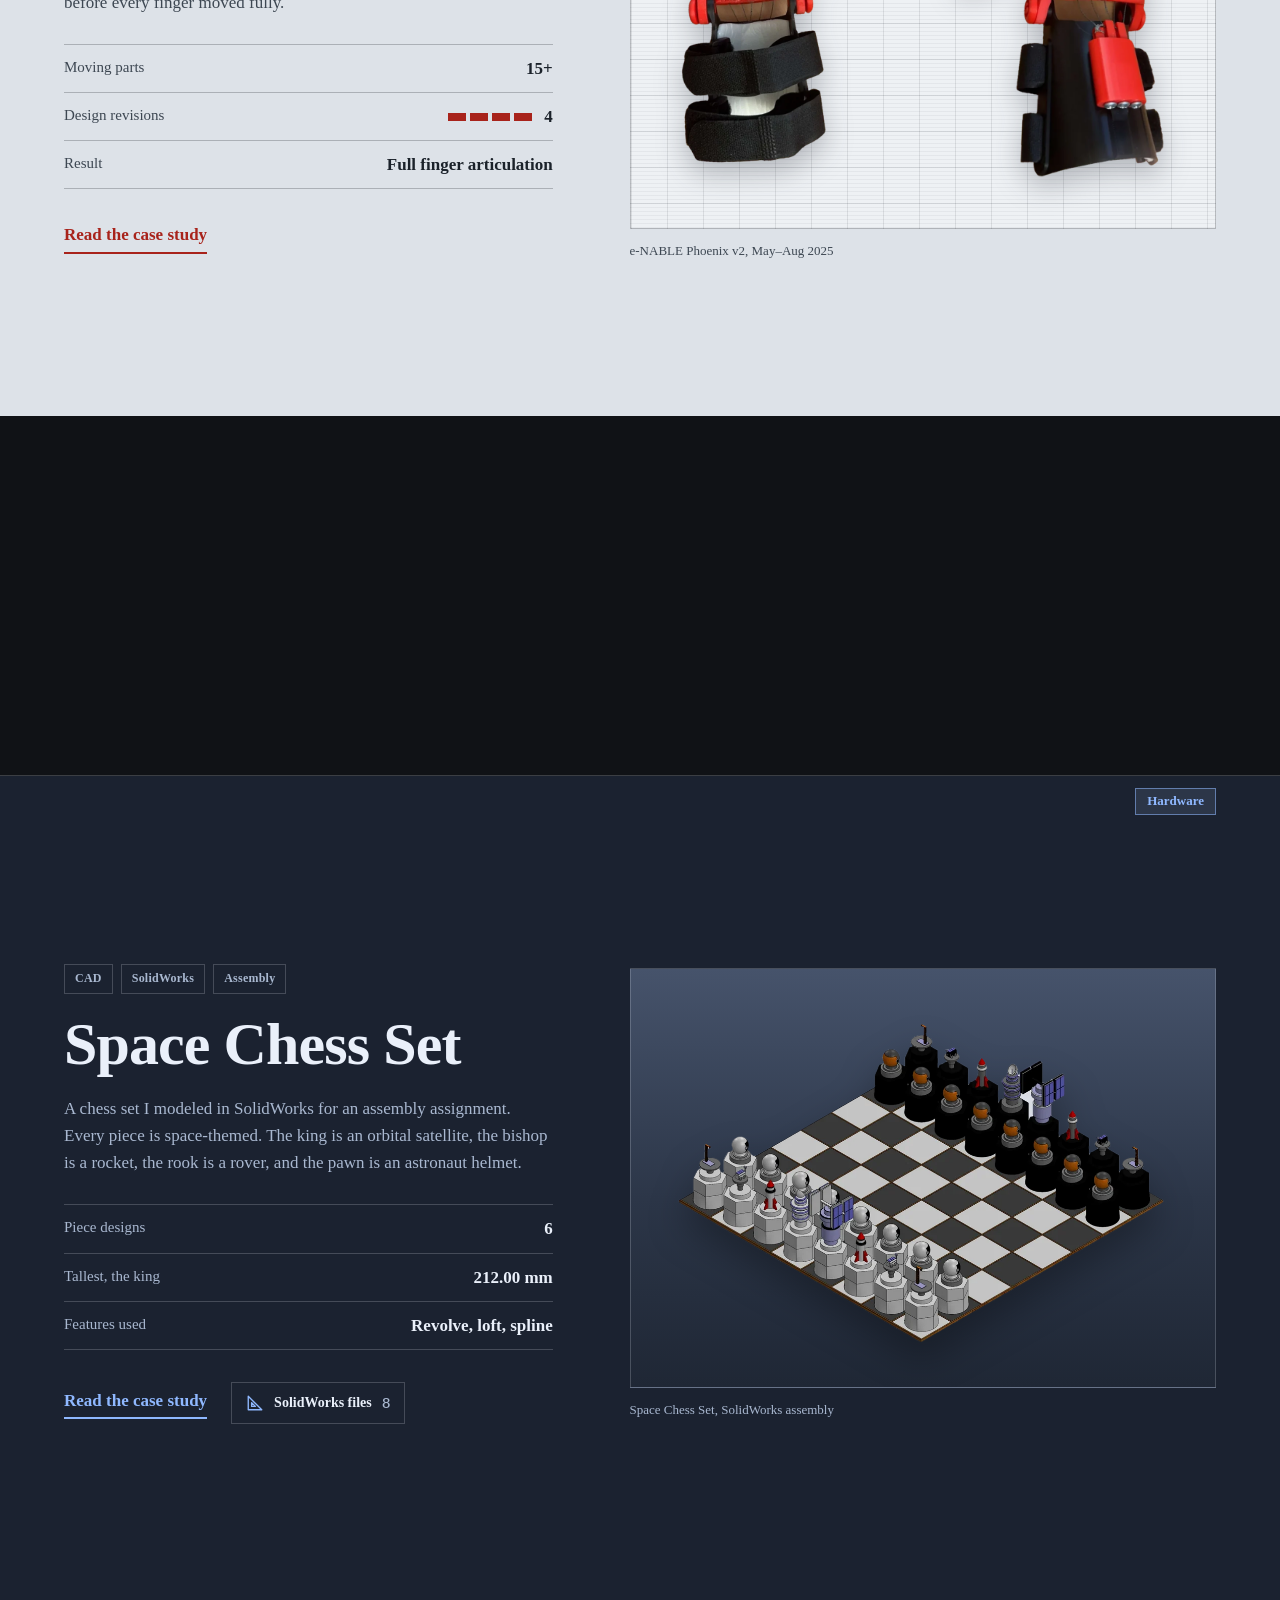
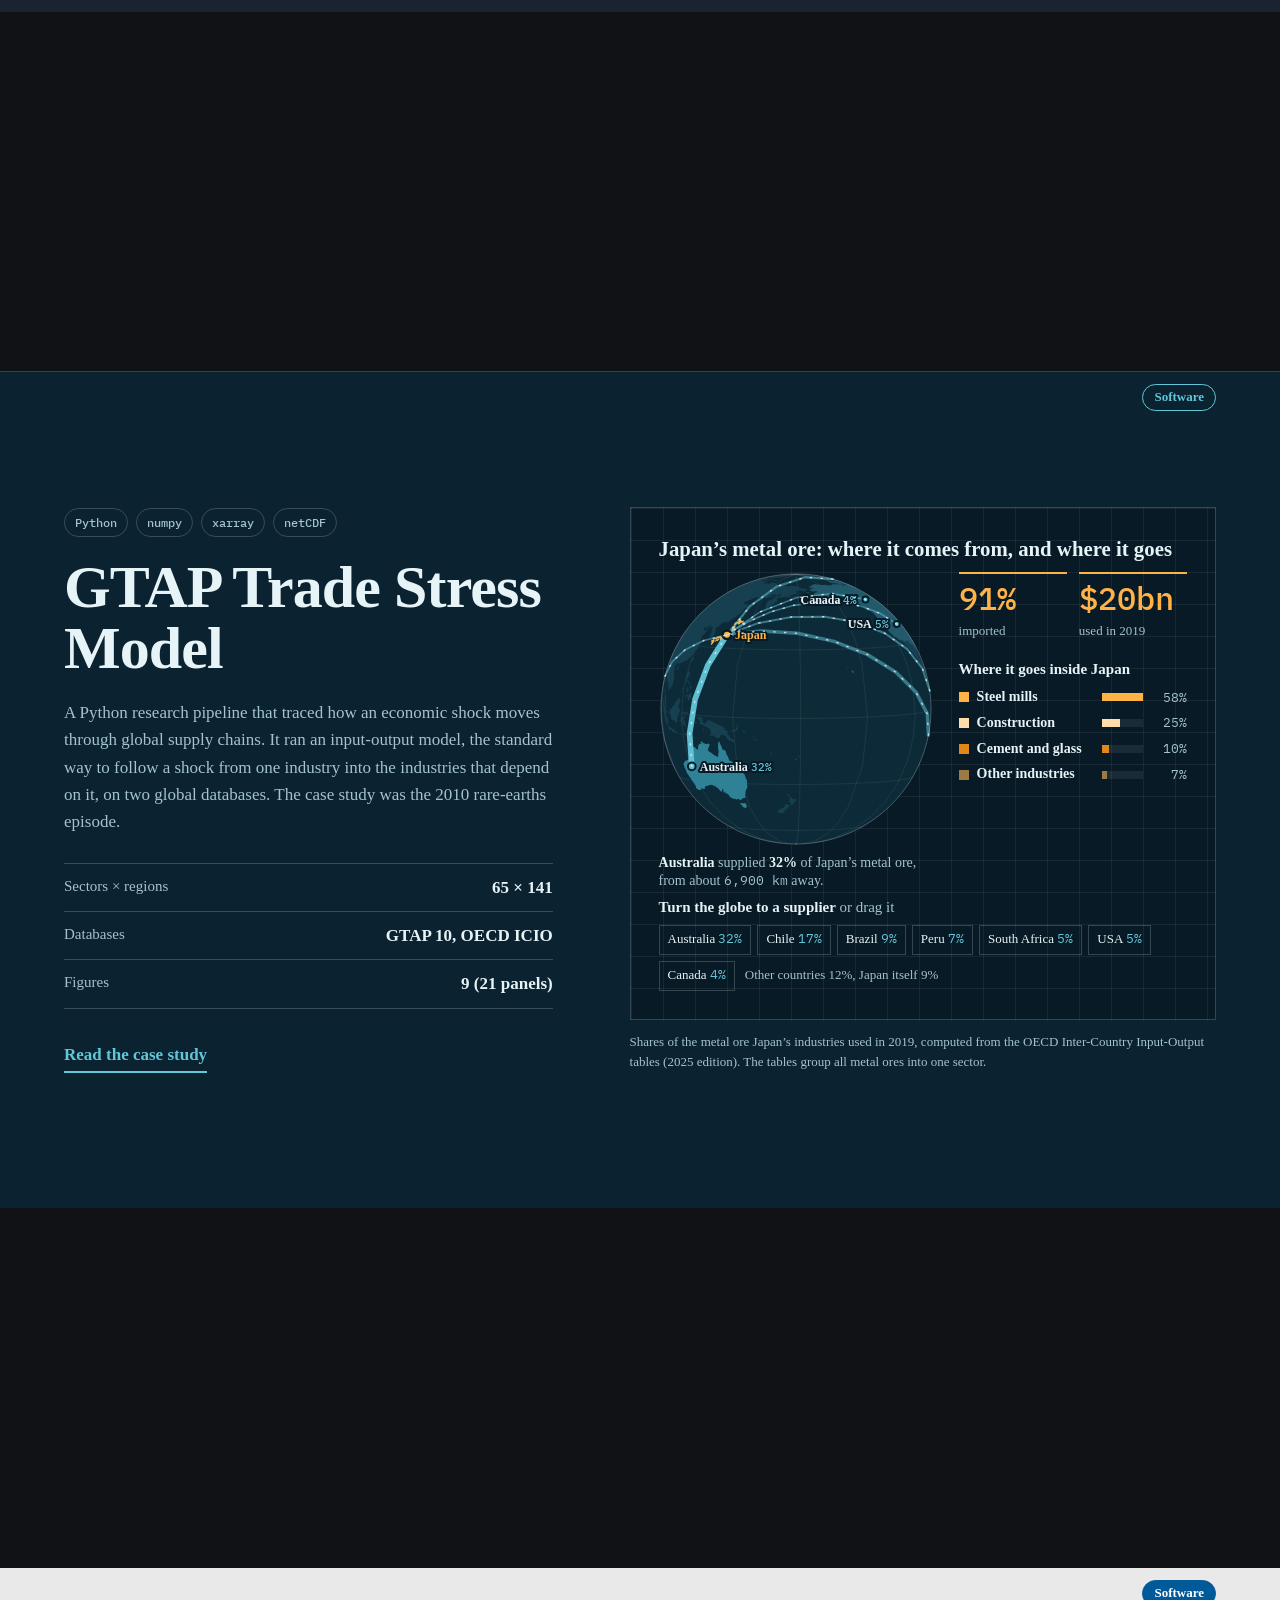
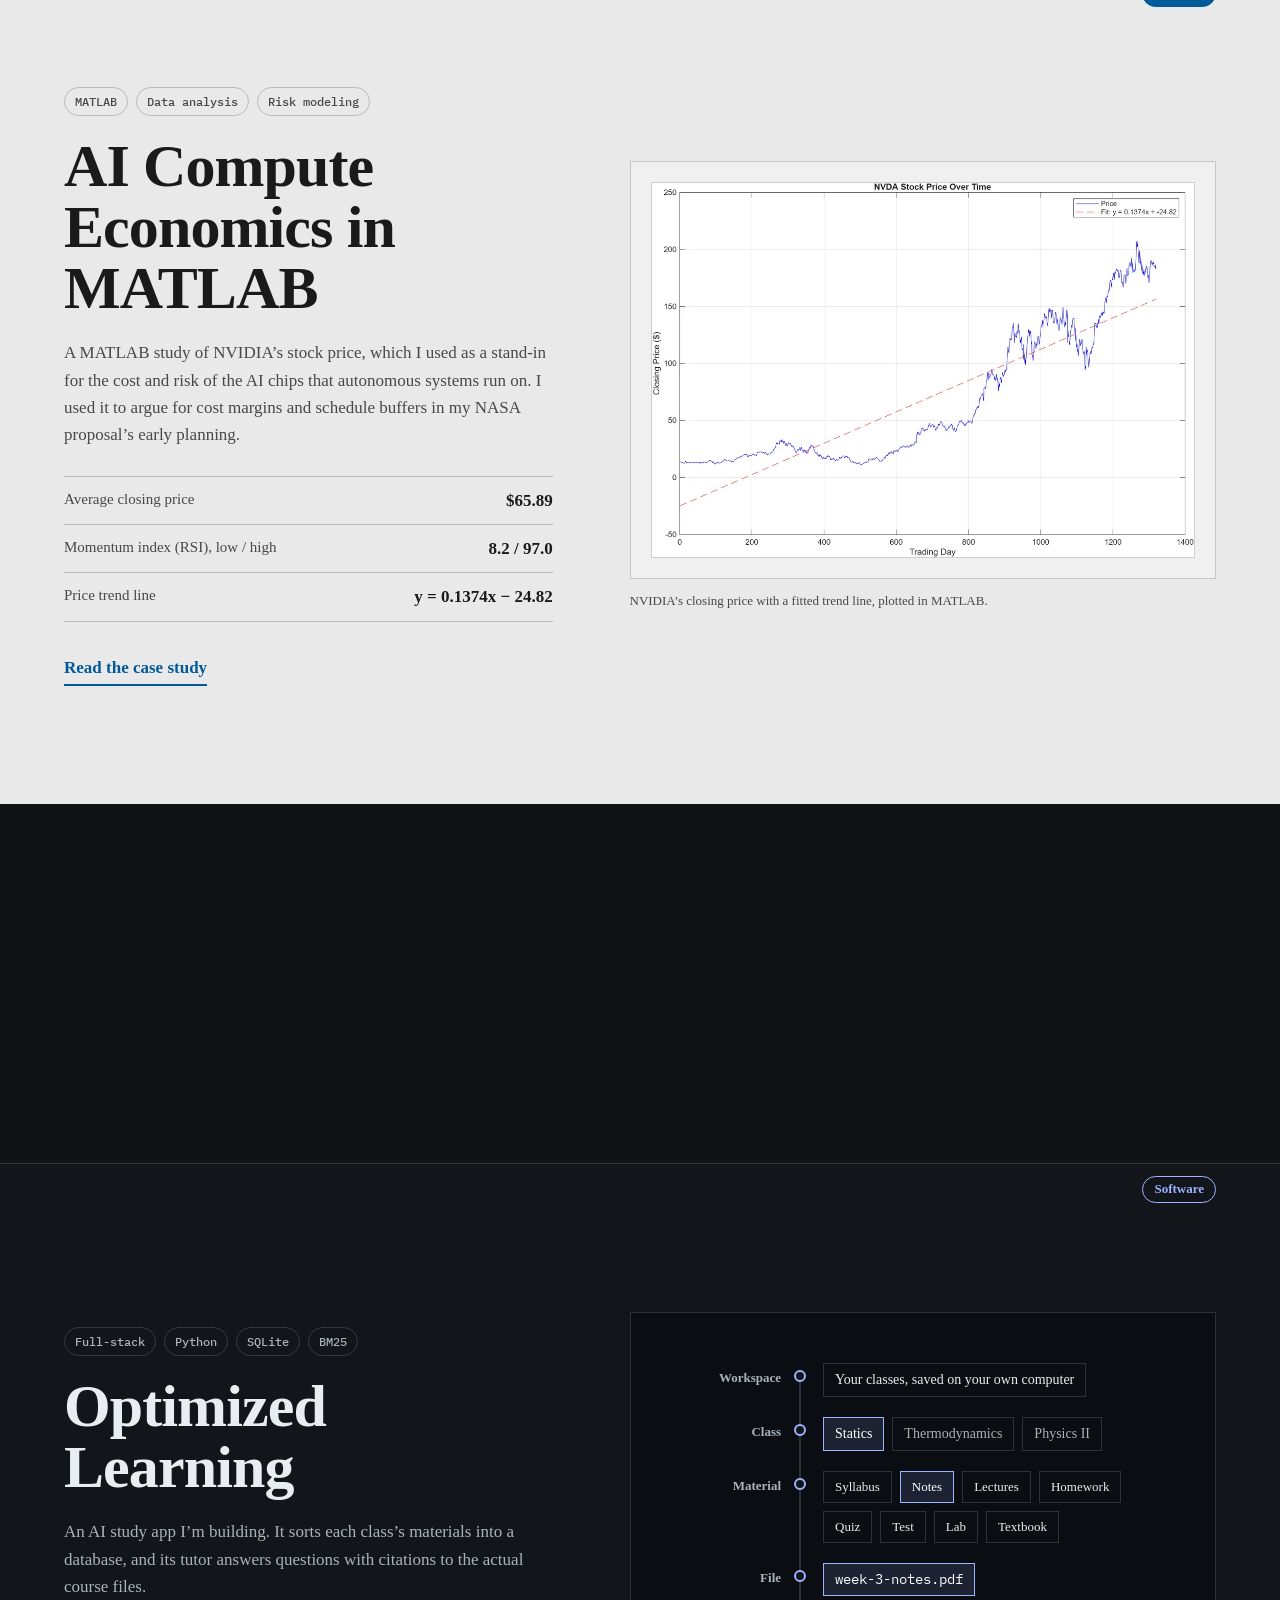
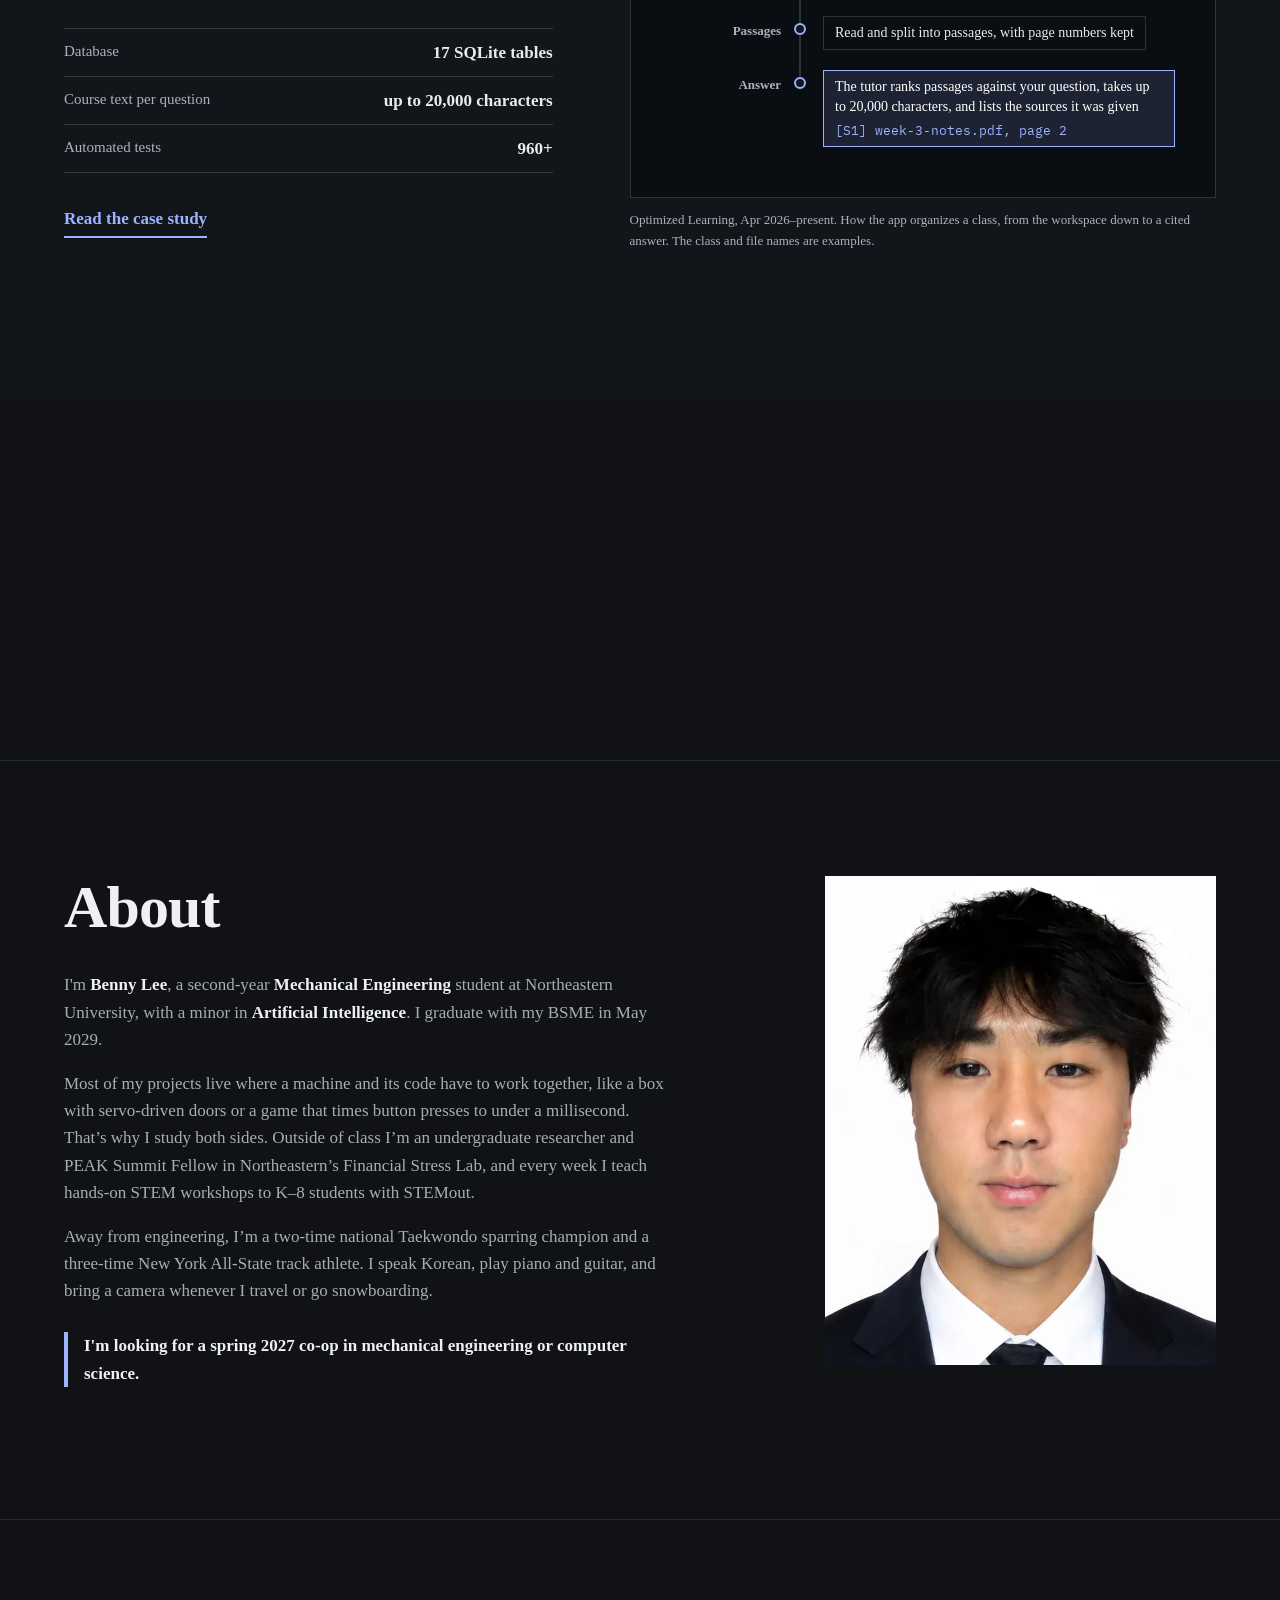
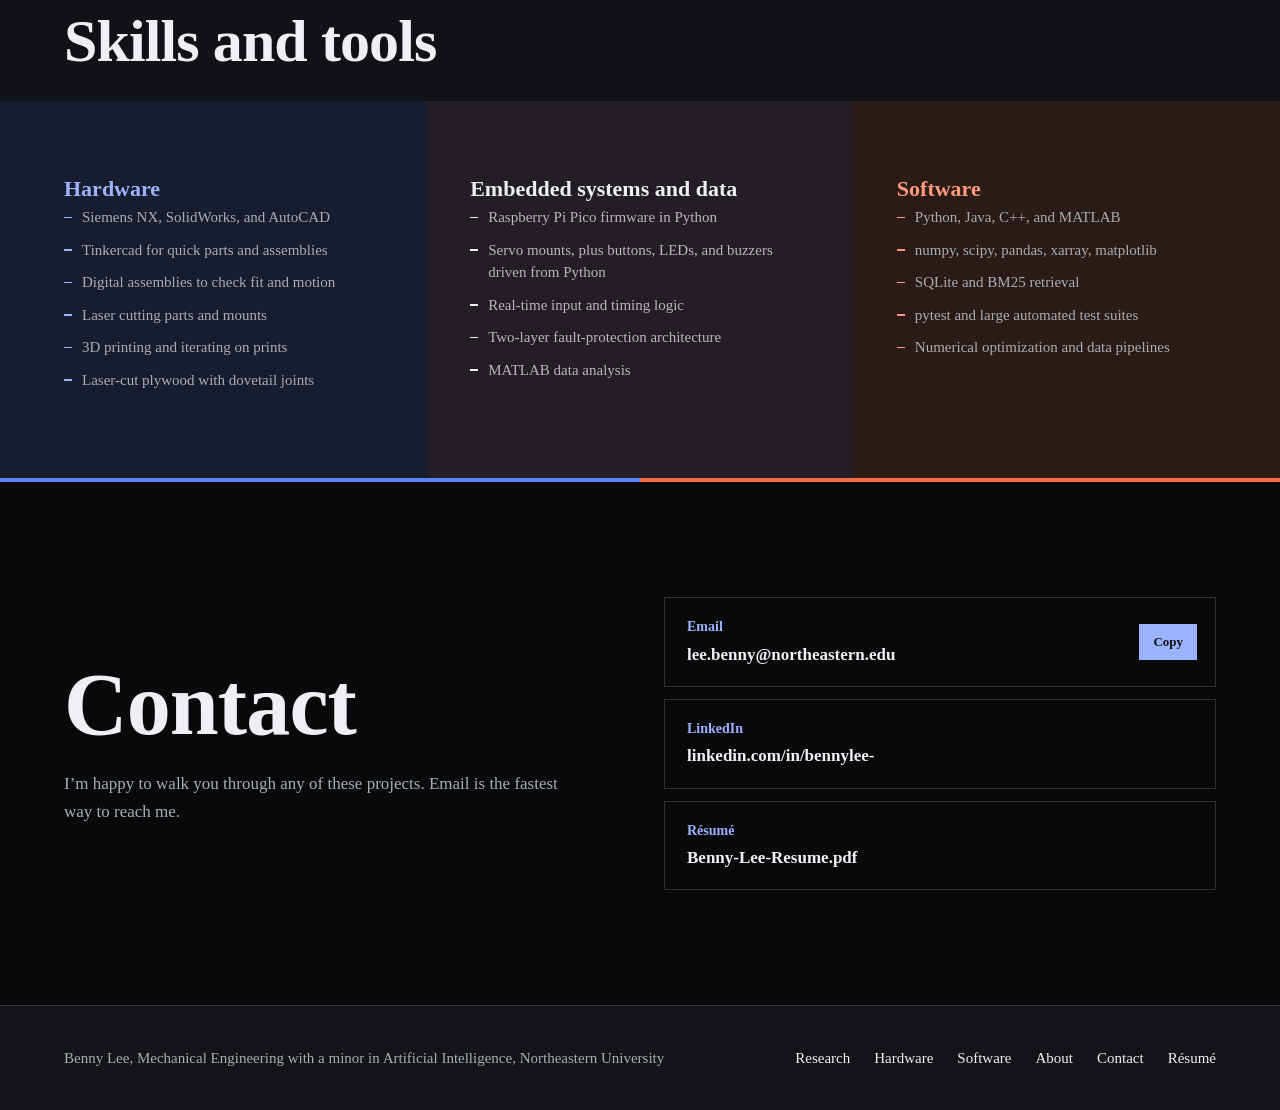
==== commit cd8ee316: "Rename the hero circles to Hardware and Software and show the degree The Venn circles are now Hardwa" ====
--- a/index.html
+++ b/index.html
@@ -14,7 +14,7 @@
   <meta property="og:image" content="https://bennylee.me/assets/og-card.png">
   <meta property="og:image:width" content="1200">
   <meta property="og:image:height" content="630">
-  <meta property="og:image:alt" content="Benny Lee, above two overlapping circles: Mechanical Engineering in blue and Computer Science in coral, each listing skills">
+  <meta property="og:image:alt" content="Benny Lee, above two overlapping circles, Hardware in blue and Software in coral, each listing skills, with the line Mechanical Engineering, Minor in Artificial Intelligence, Northeastern University">
   <meta name="twitter:card" content="summary_large_image">
 
   <link rel="icon" href="favicon.svg" type="image/svg+xml">
@@ -47,26 +47,26 @@
   </header>
 
   <main id="main">
-    <!-- ===== Hero: a Venn diagram. Mechanical Engineering (blue) and Computer Science (coral)
-         overlap at the +. Each circle lists that major's skills and links to its projects. -->
+    <!-- ===== Hero: a Venn diagram. Hardware (blue) and Software (coral) overlap at the +.
+         Each circle lists those skills and links to its projects. The degree line sits under the Venn. -->
     <section class="hero" id="top" aria-labelledby="hero-name">
       <h1 id="hero-name">Benny Lee</h1>
-      <p class="sr-only">Mechanical Engineering with a minor in Artificial Intelligence, Northeastern University</p>
       <div class="venn">
         <span class="c me" aria-hidden="true"></span>
         <span class="c cs" aria-hidden="true"></span>
         <div class="blk me">
-          <h2>Mechanical <br>Engineering</h2>
-          <ul aria-label="Mechanical engineering skills"><li>SolidWorks</li><li>Siemens NX</li><li>AutoCAD</li><li>Tinkercad</li><li>Laser cutting</li><li>3D printing</li></ul>
+          <h2>Hardware</h2>
+          <ul aria-label="Hardware skills"><li>SolidWorks</li><li>Siemens NX</li><li>AutoCAD</li><li>Tinkercad</li><li>CAD drawings</li><li>Laser cutting</li><li>3D printing</li><li>Raspberry Pi</li></ul>
           <a class="btn me" href="#hardware"><b>Hardware<span class="long"> projects</span></b><span class="n">4</span></a>
         </div>
         <span class="plus" aria-hidden="true">+</span>
         <div class="blk cs">
-          <h2>Computer <br>Science</h2>
-          <ul aria-label="Computer science skills"><li>Python</li><li>C++</li><li>Java</li><li>MATLAB</li><li>SQLite</li><li>pytest</li></ul>
+          <h2>Software</h2>
+          <ul aria-label="Software skills"><li>Python</li><li>C++</li><li>Java</li><li>MATLAB</li><li>SQLite</li><li>pytest</li><li>pandas</li><li>NumPy</li></ul>
           <a class="btn cs" href="#software"><b>Software<span class="long"> projects</span></b><span class="n">3</span></a>
         </div>
       </div>
+      <p class="degree"><span>Mechanical Engineering</span><span class="dot" aria-hidden="true">&middot;</span><span>Minor in Artificial Intelligence</span><span class="dot" aria-hidden="true">&middot;</span><span>Northeastern University</span></p>
     </section>
 
     <!-- ===== Work ===== -->
--- a/css/style.css
+++ b/css/style.css
@@ -149,9 +149,9 @@
 @property --d { syntax: '<length>'; inherits: true; initial-value: 300px; }
 
 /* ==========================================================================
-   Hero: a Venn diagram. Mechanical Engineering and Computer Science overlap
-   at the +, which is the point of the site. Each circle holds the skills for
-   its major and the button to its projects.
+   Hero: a Venn diagram. Hardware and Software overlap at the +, which is the
+   point of the site. Each circle holds those skills and the button to its
+   projects. The degree line (major and minor) sits under the Venn.
    ========================================================================== */
 .hero {
   position: relative; isolation: isolate; container-type: inline-size;
@@ -179,12 +179,12 @@
 .venn .blk.me { left: calc(var(--d) * 0.16); }
 .venn .blk.cs { right: calc(var(--d) * 0.16); text-align: right; }   /* mirror image of the mechanical side */
 .venn .blk h2 {
-  margin: 0 0 14px; height: 2.3em; font-size: clamp(1.0625rem, calc(var(--d) * 0.042), 1.625rem); line-height: 1.15;
+  margin: 0 0 14px; height: 1.15em; font-size: clamp(1.0625rem, calc(var(--d) * 0.042), 1.625rem); line-height: 1.15;
   font-weight: 800; font-stretch: 110%;
 }
 .venn .blk.me h2 { color: var(--me-ink); }
 .venn .blk.cs h2 { color: var(--cs-ink); }
-.venn .blk ul { font-size: var(--fs); line-height: calc(var(--fs) * 1.75); color: var(--hw-ink); }
+.venn .blk ul { font-size: var(--fs); line-height: calc(var(--fs) * 1.68); color: var(--hw-ink); }
 .venn .blk.cs ul { font-family: var(--mono); font-size: calc(var(--fs) * 0.94); }
 .venn .plus {
   position: absolute; left: 50%; top: 50%; transform: translate(-50%, -54%);
@@ -201,8 +201,17 @@
 .venn .blk.cs .btn { background: var(--cs-ink); border-color: var(--cs-ink); flex-direction: row-reverse; }
 .venn .btn:hover { filter: brightness(1.15); }
 @container (max-width: 215px) { .venn .btn .long { display: none; } }
-
-/* Phones: the circles stack, mechanical on top, and the skills go two-up */
+.hero .degree {
+  margin: 0; font-family: var(--font); color: var(--hw-muted); text-align: center;
+  font-size: clamp(1rem, min(1.35cqi, 2.2svh), 1.25rem); line-height: 1.35;
+}
+.hero .degree .dot { padding: 0 .6em; }
+/* short laptop screens: slightly smaller circles leave room for the degree line */
+@media (min-width: 761px) and (max-height: 800px) {
+  .venn { --d: clamp(300px, min(calc(100cqi / 1.62 * 0.92), 53svh), 600px); }
+}
+
+/* Phones: the circles stack, hardware on top, the skills go two-up, and the degree line takes three lines */
 @media (max-width: 760px) {
   .hero { min-height: 0; padding-top: calc(var(--nav-h) + 36px); }
   .hero h1 { font-size: calc((100cqi - 2 * var(--gutter)) / 5); }
@@ -218,6 +227,9 @@
   .venn .blk h2 br { display: none; }
   .venn .blk ul { columns: 2; column-gap: 16px; --fs: 0.875rem; }
   .venn .plus { font-size: 44px; }
+  .hero .degree { font-size: 1.0625rem; }
+  .hero .degree span { display: block; }
+  .hero .degree .dot { display: none; }
 }
 
 /* ==========================================================================
